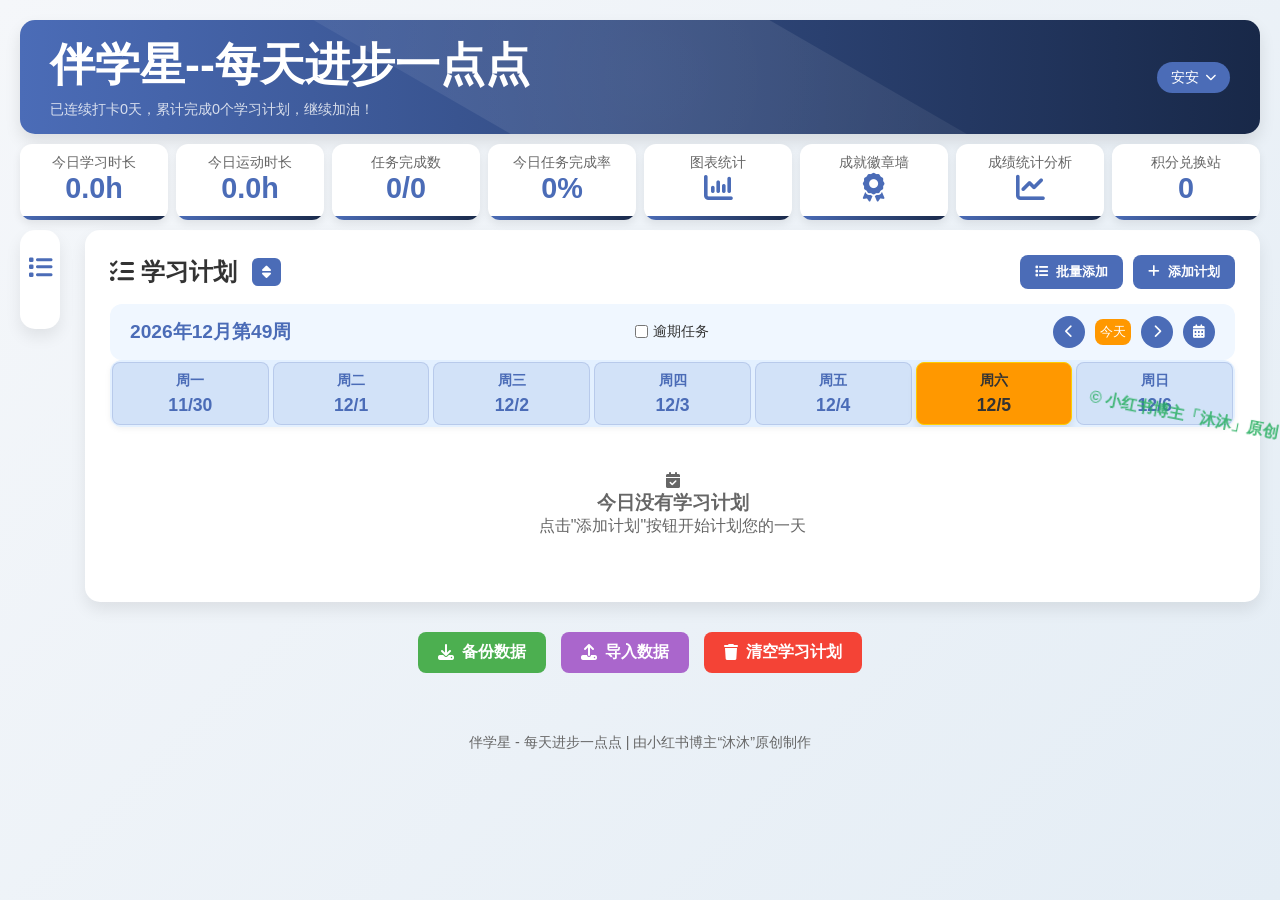
==== index.html @ 40c0ee72 "first" ====
﻿<!DOCTYPE html>
<html lang="zh-CN">
<head>
    <meta charset="UTF-8">
    <meta name="viewport" content="width=device-width, initial-scale=1.0">
    <title>伴学星 - 每天进步一点点</title>
<script src="chart.min.js"></script>
<script src="chartjs-plugin-datalabels.min.js"></script>
    <link rel="stylesheet" href="vendor/fontawesome/css/all.min.css">
	<link rel="stylesheet" href="style.css">
    <link rel="stylesheet" href="theme-switcher.css">
</head>
<body>
    <div class="loading-overlay" id="loadingOverlay">
        <div class="loading-spinner"></div>
        <p style="margin-top: 20px; font-weight: 600; color: #4b6cb7;">加载中，请稍候...</p>
    </div>

    <div class="container">
      <header>
  <div class="header-content">
    <div class="header-left">
      <div class="title-container">
        伴学星--每天进步一点点
      </div>
      <p id="subTitle" style="margin: 5px 0 0 0; font-size: 0.9rem; color: rgba(255, 255, 255, 0.8);">已连续打卡<span id="subDays">0</span>天，累计完成<span id="subTasks">0</span>个学习计划，继续加油！</p>
    </div>
    <div class="header-right">
      <div class="account-controls">
        <button class="account-trigger" id="accountTrigger">
          <span id="currentAccountName">安安</span>
          <i class="fas fa-chevron-down"></i>
        </button>
      </div>
    </div>
  </div>
</header>


<ul class="account-menu" id="accountMenu"></ul>
<div id="themeControlsHost" style="display:none;">
  <div class="theme-controls" id="themeControls">
    <label for="themeSelect"><i class="fas fa-palette"></i> 主题</label>
    <select id="themeSelect" aria-label="选择页面主题">
      <option value="classic">经典蓝</option>
      <option value="ocean">海洋青</option>
      <option value="forest">森林绿</option>
      <option value="sunset">日落橙</option>
    </select>
  </div>
</div>

        <div class="today-stats">
            <div class="stat-card" id="todayStudyTimeCard">
			<p>今日学习时长</p>
                <h3 id="todayStudyTime">0.0h</h3>
            </div>
            <div class="stat-card" id="sportsTimeCard">
			 <p>今日运动时长</p>
                <h3 id="sportsTime">0.0h</h3>
            </div>

            <div class="stat-card" id="completedTasksCard">
			 <p>任务完成数</p>
                <h3 id="completedTasks">0/0</h3>  
            </div>

            <div class="stat-card" id="completionRateCard">
			 <p>今日任务完成率</p>
                <h3 id="completionRate">0%</h3>
            </div>
            <div class="stat-card" id="statsCard">
			 <p>图表统计</p>
                <h3><i class="fas fa-chart-column" data-fallback="图"></i></h3>
            </div>
			<div class="stat-card" id="badgeWallCard">
    <p>成就徽章墙</p>
    <h3><i class="fas fa-award" data-fallback="勋"></i></h3>
</div>
<div class="stat-card" id="scoreStatsCard">
    <p>成绩统计分析</p>
    <h3><i class="fas fa-chart-line" data-fallback="绩"></i></h3>
</div>
<div class="stat-card" id="pointsCard">
        <p>积分兑换站</p>
        <h3 id="pointsDisplayValue">0</h3>
    </div>
        </div>

        <div id="home-page">
            <div class="main-content">
                <div class="sidebar collapsed" id="sidebar">
                    
<div class="sidebar-header">
    <h2 id="sidebarTitle"><i class="fas fa-list" data-fallback="类"></i> 计划模版管理</h2>
    <button class="add-category-btn" id="addCategoryBtn">+</button>
</div>

                    <ul class="category-list" id="categoryList">
                        
                    </ul>
                </div>

                <div class="tasks-container" id="tasksContainer">
                    <div class="tasks-header-container">
                        
                                    <div class="header-row">
            <div style="display: flex; align-items: center; gap: 15px;">
                <h2 style="margin: 0;"><i class="fas fa-tasks" data-fallback="任"></i> 学习计划</h2>
                
                <div class="sort-container" style="position: relative; display: inline-block;">
                    <button class="sort-btn" id="sortBtn" style="background: #6c757d; border: none; border-radius: 6px; padding: 6px 10px; color: white; cursor: pointer; font-size: 0.9rem;">
                        <i class="fas fa-sort" data-fallback="排"></i>
                    </button>
                  <div id="sortDropdown" class="sort-dropdown" style="display: none; position: absolute; top: 100%; left: 0; margin-top: 6px; background: #fff; border-radius: 10px; box-shadow: 0 4px 12px rgba(0,0,0,.15); padding: 8px; min-width: 180px; z-index: 1000; flex-direction: column; gap: 6px;">
    <div class="sort-option" data-sort="time"   style="display:flex;align-items:center;gap:10px;padding:10px 12px;font-size:15px;color:#333;border-radius:8px;cursor:pointer;transition:background .2s;"><i class="fas fa-clock"        style="color:#4b6cb7;width:18px;text-align:center;"></i>按计划时间</div>
    <div class="sort-option" data-sort="actual" style="display:flex;align-items:center;gap:10px;padding:10px 12px;font-size:15px;color:#333;border-radius:8px;cursor:pointer;transition:background .2s;"><i class="fas fa-hourglass-half" style="color:#4b6cb7;width:18px;text-align:center;"></i>按实际时间</div>
    <div class="sort-option" data-sort="category" style="display:flex;align-items:center;gap:10px;padding:10px 12px;font-size:15px;color:#333;border-radius:8px;cursor:pointer;transition:background .2s;"><i class="fas fa-layer-group"  style="color:#4b6cb7;width:18px;text-align:center;"></i>按分类名称</div>
    <div class="sort-option" data-sort="custom"  style="display:flex;align-items:center;gap:10px;padding:10px 12px;font-size:15px;color:#333;border-radius:8px;cursor:pointer;transition:background .2s;"><i class="fas fa-hand-pointer" style="color:#4b6cb7;width:18px;text-align:center;"></i>自定义排序</div>
</div>
                </div>
            </div>
            <div class="action-buttons-container">
                <button class="add-task-main-btn" id="addBatchTaskBtn" style="background: #5bc0de;">
                    <i class="fas fa-list" data-fallback="批"></i> 批量添加
                </button>
                <button class="add-task-main-btn" id="addTaskBtn">
                    <i class="fas fa-plus" data-fallback="+"></i> 添加计划
                </button>
            </div>
        </div>

                        
                        <div class="date-row">
                            <div class="date-info">
                                <div class="current-date-display" id="currentDateDisplay">2023年7月第1周</div>
                                <div class="week-controls">
                                    <div class="week-toggle">

                                    </div>
                                </div>
                            </div>
 
            <div class="overdue-toggle" style="display: flex; align-items: center; margin-right: 15px;">
                <input type="checkbox" id="showOverdueTasks">
                <label for="showOverdueTasks" style="margin-left: 5px; font-size: 0.9rem;">逾期任务</label>
            </div>
            <div class="date-controls">
                <button class="nav-btn" id="prevBtn">
                    <i class="fas fa-chevron-left" data-fallback="<"></i>
                </button>
                <button class="today-btn" id="todayBtn">
                     今天
                </button>
                <button class="nav-btn" id="nextBtn">
                    <i class="fas fa-chevron-right" data-fallback=">"></i>
                </button>
                <button class="calendar-toggle" id="calendarBtn">
                    <i class="fas fa-calendar-alt" data-fallback="月"></i>
                </button>
            </div>
        </div>
    </div>

    
    <div class="week-days-container" id="weekViewContainer">
        <div class="week-days" id="weekDays">
            
        </div>
    </div>

    <div class="task-list-main" id="taskListMain">
        
    </div>
</div>
</div>
</div>


<div class="stats-page" id="statsPage">
    <div class="stats-header">
        <h2><i class="fas fa-chart-bar" data-fallback="统"></i> 学习数据统计</h2>
        <button class="back-btn" id="backToHome">
            <i class="fas fa-arrow-left" data-fallback="返"></i> 返回计划
        </button>
    </div>

                
            <div style="text-align: center; margin-bottom: 20px;">
                <div style="display: inline-block; background: white; padding: 15px; border-radius: 10px; box-shadow: 0 2px 8px rgba(0,0,0,0.1);">
                    <label style="margin-right: 10px; font-weight: bold;">选择日期范围：</label>
                    <input type="date" id="statsStartDate" style="padding: 8px; border: 1px solid #ddd; border-radius: 5px; margin-right: 10px;">
                    <span style="margin-right: 10px;">至</span>
                    <input type="date" id="statsEndDate" style="padding: 8px; border: 1px solid #ddd; border-radius: 5px;">
                    <button id="statsFilterBtn" style="margin-left: 10px; padding: 8px 15px; background: #4b6cb7; color: white; border: none; border-radius: 5px; cursor: pointer;">筛选</button>
                </div>
            </div>

            
            <div class="stats-grid">
                <div class="stat-chart">
                    <h3>每日计划完成情况</h3>
                    <div class="chart-container">
                        <canvas id="dailyTasksChart"></canvas>
                    </div>
                </div>

                <div class="stat-chart">
                    <h3>每日学习时间 VS 运动时间 VS 娱乐时间</h3>
                    <div class="chart-container">
                        <canvas id="dailyTimeChart"></canvas>
                    </div>
                </div>

                <div class="stat-chart">
                    <h3>各分类总用时占比</h3>
                    <div class="chart-container">
                        <canvas id="categoryPieChart"></canvas>
                    </div>
                </div>

                <div class="stat-chart">
                    <h3>各分类每日用时对比</h3>
                    <div class="chart-container">
                        <canvas id="categoryDailyChart"></canvas>
                    </div>
                </div>
				
<div class="stat-chart">
  <h3 style="display:flex;justify-content:space-between;align-items:center;">
    计划用时 vs 实际用时
    <select id="planActualMode" style="font-size:0.9rem;padding:4px 8px;border-radius:4px;border:1px solid #ddd;">
      <option value="category">按科目</option>
      <option value="task">按任务</option>
    </select>
  </h3>
  <div class="chart-container">
    <canvas id="planActualChart"></canvas>
  </div>
</div>

<div class="stat-chart">
    <h3>任务完成类型分布</h3>
    <div class="chart-container">
        <canvas id="completionTypeChart"></canvas>
    </div>
</div>
            </div>
</div>

<div class="stats-page" id="badgePage" style="display: none;">
    <div class="stats-header">
        <h2>
  <i class="fas fa-trophy" data-fallback="勋"></i> 勋章墙
  <span id="badgeCount" style="
 margin-left: 12px;
 padding: 2px 10px;
 font-size: 0.7em;
 background: linear-gradient(135deg, #fff9c4 0%, #ffd700 100%);
 color: #b8860b;
 border-radius: 12px;
 box-shadow: 0 2px 4px rgba(0,0,0,0.08);
 font-weight: 600;
 letter-spacing: 0.5px;
">
</h2>
        <button class="back-btn" id="backToHomeFromBadge">
            <i class="fas fa-arrow-left" data-fallback="返"></i> 返回计划
        </button>
    </div>

    <div class="badge-controls">
    <button class="add-task-main-btn" id="addBadgeBtn" style="background: #4b6cb7;">
        <i class="fas fa-plus" data-fallback="添"></i> 添加勋章
    </button>
    <button class="add-task-main-btn" id="addBatchBadgeBtn" style="background: #28a745;">
        <i class="fas fa-list" data-fallback="批"></i> 批量添加勋章
    </button>
    <button class="btn btn-danger" id="clearAllBadgeBtn">
        <i class="fas fa-trash"></i> 清空勋章
    </button>
</div>

    <div class="badge-grid" id="badgeGrid">
        
    </div>
</div>

<div class="stats-page" id="scorePage" style="display: none;">
    <div class="stats-header">
        <h2><i class="fas fa-chart-line" data-fallback="绩"></i> 成绩统计追踪</h2>
        <button class="back-btn" id="backToHomeFromScore">
            <i class="fas fa-arrow-left" data-fallback="返"></i> 返回计划
        </button>
    </div>

    <div class="score-controls">
        <button class="add-task-main-btn" id="addScoreBtn" style="background: #4b6cb7;">
            <i class="fas fa-plus" data-fallback="添"></i> 添加成绩
        </button>
        <button class="add-task-main-btn" id="scoreAnalysisBtn" style="background: #28a745;">
            <i class="fas fa-chart-bar" data-fallback="析"></i> 成绩分析
        </button>
    </div>

<div class="score-filters" style="display: flex; gap: 10px; align-items: center; margin-bottom: 20px; padding: 10px; background-color: var(--card-bg, #f8f9fa); border-radius: 8px;">
    <div style="display: flex; align-items: center; gap: 5px;">
        <label for="filterYear">学年:</label>
        <select id="filterYear" style="padding: 5px; border-radius: 4px; border: 1px solid #ccc;">
            <option value="">全部</option>
            
        </select>
    </div>
    <div style="display: flex; align-items: center; gap: 5px;">
        <label for="filterGrade">年级:</label>
        <select id="filterGrade" style="padding: 5px; border-radius: 4px; border: 1px solid #ccc;">
            <option value="">全部</option>
            
        </select>
    </div>
    <div style="display: flex; align-items: center; gap: 5px;">
        <label for="filterSemester">学期:</label>
        <select id="filterSemester" style="padding: 5px; border-radius: 4px; border: 1px solid #ccc;">
            <option value="">全部</option>
            
        </select>
    </div>
    <div style="display: flex; align-items: center; gap: 5px;">
        <label for="filterSubject">科目:</label>
        <select id="filterSubject" style="padding: 5px; border-radius: 4px; border: 1px solid #ccc;">
            <option value="">全部</option>
            
        </select>
        
        <button id="resetScoreFilters" style="padding: 5px 10px; margin-left: 5px;">重置</button>
    </div>
</div>

    <div class="score-cards-container" id="scoreCardsContainer">
        
    </div>
</div>

<div class="stats-page" id="scoreAnalysisPage" style="display: none;">
    <div class="stats-header">
        <h2><i class="fas fa-chart-bar" data-fallback="析"></i> 成绩分析</h2>
        <button class="back-btn" id="backToScoreFromAnalysis">
            <i class="fas fa-arrow-left" data-fallback="返"></i> 返回成绩列表
        </button>
    </div>

    <div class="score-analysis-filters" style="display: flex; gap: 10px; align-items: center; margin-bottom: 20px; padding: 10px; background-color: var(--card-bg, #f8f9fa); border-radius: 8px;">
        <div style="display: flex; align-items: center; gap: 5px;">
            <label for="analysisStartDate">开始日期:</label>
            <input type="date" id="analysisStartDate" style="padding: 5px; border-radius: 4px; border: 1px solid #ccc;">
        </div>
        <div style="display: flex; align-items: center; gap: 5px;">
            <label for="analysisEndDate">结束日期:</label>
            <input type="date" id="analysisEndDate" style="padding: 5px; border-radius: 4px; border: 1px solid #ccc;">
        </div>
        <button id="applyAnalysisDateFilter" style="padding: 6px 12px; margin-left: 5px; background-color: var(--primary, #007bff); color: white; border: none; border-radius: 4px; cursor: pointer; font-size: 0.85rem;">筛选</button>
        <button id="resetAnalysisDateFilter" style="padding: 6px 12px; margin-left: 5px; background-color: var(--secondary, #6c757d); color: white; border: none; border-radius: 4px; cursor: pointer; font-size: 0.85rem;">重置</button>
    </div>
    <div class="stats-grid">
        <div class="stat-chart">
            <h3>各科目成绩趋势</h3>
            <div class="chart-container">
                <canvas id="scoreTrendChart"></canvas>
            </div>
        </div>
        <div class="stat-chart">
            <h3>各科目平均得分率 </h3> 
            <div class="chart-container">
                <canvas id="subjectComparisonChart"></canvas>
            </div>
        </div>
        <div class="stat-chart">
            <h3>目标与实际成绩差距图</h3>
            <div class="chart-container">
                <canvas id="targetActualChart"></canvas>
            </div>
        </div>
        <div class="stat-chart">
            <h3>排名变化趋势</h3>
            <div class="chart-container">
                <canvas id="rankingTrendChart"></canvas>
            </div>
        </div>
        <div class="stat-chart">
            <h3>成绩位置直方图</h3> 
            <div class="chart-container">
                <canvas id="examTypeChart"></canvas> 
            </div>
        </div>
        <div class="stat-chart">
            <h3>薄弱环节分析</h3> 
            <div class="chart-container">
                <canvas id="scorePerformanceChart"></canvas> 
            </div>
        </div>
		<div class="stat-chart">
    <h3><i class="fas fa-chart-pie" data-fallback="饼"></i> 考试表现分析</h3>
    <div class="chart-container">
        <canvas id="performancePieChart"></canvas>
    </div>
</div>
    </div>
</div>

<div class="stats-page" id="pointsExchangePage" style="display: none;">
    <div class="stats-header">
        <h2><i class="fas fa-gem"></i> 积分奖励兑换</h2>
        <button class="back-btn" id="backToHomeFromPointsExchange"><i class="fas fa-arrow-left"></i> 返回计划</button>
    </div>
    <div class="points-exchange-content">
        <div class="tabs">
		 <button class="tab-btn active" data-tab="rewards">奖励池</button>
            <button class="tab-btn" data-tab="records">积分记录</button>

        </div>
       <div class="tab-content" id="recordsTab">
    <div style="display: flex; justify-content: space-between; align-items: center; margin-bottom: 15px;">
        <h3>积分记录</h3>
        <button class="btn btn-danger" id="clearPointsRecordsBtn">
            <i class="fas fa-trash-alt"></i> 清空积分记录
        </button>
    </div>
    <table class="points-records-table">
        <thead>
            <tr>
                <th>任务所属日期</th>
                <th>操作时间</th>
                <th>任务名称</th>
                <th>打卡结果</th>
                <th>积分变动</th>
                <th>余额</th>
            </tr>
        </thead>
        <tbody id="pointsRecordsTableBody">
            
        </tbody>
    </table>
	
            <div id="pointsRecordsPagination" class="pagination-container" style="display: none; margin-top: 15px; justify-content: center; align-items: center; gap: 5px;">
                
            </div>
</div>
        <div class="tab-content active" id="rewardsTab">
            <div class="rewards-header">
                <button class="add-task-main-btn" id="addRewardBtn"><i class="fas fa-plus"></i> 添加奖励</button>
            </div>
            <div class="rewards-grid" id="rewardsGrid">
                
            </div>
        </div>
    </div>
</div>


<div class="modal" id="rewardModal">
    <div class="modal-content">
        <div class="modal-header">
            <h3 id="rewardModalTitle">添加新奖励</h3>
            <button class="close-modal" id="closeRewardModal">&times;</button>
        </div>
        <div class="modal-body">
            <input type="hidden" id="editingRewardId">
            <div class="form-group">
                <label for="rewardName" class="required">奖励名称</label>
                <input type="text" class="form-control" id="rewardName" placeholder="输入奖励名称" required maxlength="50">
            </div>
            <div class="form-group">
                <label for="rewardDescription">奖励内容</label>
                <textarea class="form-control" id="rewardDescription" rows="3" placeholder="描述奖励内容"></textarea>
            </div>
            <div class="form-group">
                <label for="rewardPointsRequired" class="required">所需积分</label>
                <input type="number" class="form-control" id="rewardPointsRequired" placeholder="所需积分" required min="1">
            </div>
			
<div class="form-group">
    <label for="rewardQuantity" class="required">可兑换数量</label>
    <input type="number" class="form-control" id="rewardQuantity" placeholder="可兑换次数 (0为无限)" required min="0" value="1">
</div>

       <div class="form-group">
    <label for="rewardIcon">奖品图标</label>
    <div class="icon-selection-container" id="rewardIconSelection">
        <div class="icon-option" data-icon="fa-gift">
            <i class="fas fa-gift"></i>
        </div>
        <div class="icon-option" data-icon="fa-star">
            <i class="fas fa-star"></i>
        </div>
        <div class="icon-option" data-icon="fa-trophy">
            <i class="fas fa-trophy"></i>
        </div>
        <div class="icon-option" data-icon="fa-heart">
            <i class="fas fa-heart"></i>
        </div>
        <div class="icon-option" data-icon="fa-smile">
            <i class="fas fa-smile"></i>
        </div>
        <div class="icon-option" data-icon="fa-candy-cane">
            <i class="fas fa-candy-cane"></i>
        </div>
        <div class="icon-option" data-icon="fa-gamepad">
            <i class="fas fa-gamepad"></i>
        </div>
        <div class="icon-option" data-icon="fa-film">
            <i class="fas fa-film"></i>
        </div>
        <div class="icon-option" data-icon="fa-music">
            <i class="fas fa-music"></i>
        </div>
        <div class="icon-option" data-icon="fa-book">
            <i class="fas fa-book"></i>
        </div>
        <div class="icon-option" data-icon="fa-pizza-slice">
            <i class="fas fa-pizza-slice"></i>
        </div>
        <div class="icon-option" data-icon="fa-ice-cream">
            <i class="fas fa-ice-cream"></i>
        </div>
        <div class="icon-option" data-icon="fa-dog">
            <i class="fas fa-dog"></i>
        </div>
        <div class="icon-option" data-icon="fa-bed">
            <i class="fas fa-bed"></i>
        </div>
        <div class="icon-option" data-icon="fa-utensils">
            <i class="fas fa-utensils"></i>
        </div>
        
        <div class="icon-option" data-icon="fa-cookie">
            <i class="fas fa-cookie"></i>
        </div>
        <div class="icon-option" data-icon="fa-headphones">
            <i class="fas fa-headphones"></i>
        </div>
        <div class="icon-option" data-icon="fa-laptop">
            <i class="fas fa-laptop"></i>
        </div>
        <div class="icon-option" data-icon="fa-shopping-bag">
            <i class="fas fa-shopping-bag"></i>
        </div>
        <div class="icon-option" data-icon="fa-camera">
            <i class="fas fa-camera"></i>
        </div>
        <div class="icon-option" data-icon="fa-bicycle">
            <i class="fas fa-bicycle"></i>
        </div>
        <div class="icon-option" data-icon="fa-plane">
            <i class="fas fa-plane"></i>
        </div>
        <div class="icon-option" data-icon="fa-car">
            <i class="fas fa-car"></i>
        </div>
        <div class="icon-option" data-icon="fa-rocket">
            <i class="fas fa-rocket"></i>
        </div>
        <div class="icon-option" data-icon="fa-diamond">
            <i class="fas fa-diamond"></i>
        </div>
        <div class="icon-option" data-icon="fa-coins">
            <i class="fas fa-coins"></i>
        </div>
        <div class="icon-option" data-icon="fa-gem">
            <i class="fas fa-gem"></i>
        </div>
        <div class="icon-option" data-icon="fa-paint-brush">
            <i class="fas fa-paint-brush"></i>
        </div>
        <div class="icon-option" data-icon="fa-guitar">
            <i class="fas fa-guitar"></i>
        </div>
        <div class="icon-option" data-icon="fa-tv">
            <i class="fas fa-tv"></i>
        </div>
        <div class="icon-option" data-icon="fa-book-open">
            <i class="fas fa-book-open"></i>
        </div>
        <div class="icon-option" data-icon="fa-map-marker-alt">
            <i class="fas fa-map-marker-alt"></i>
        </div>
    </div>
    
    <input type="hidden" id="rewardIcon" value="fa-gift"> 
</div>

<div class="form-group">
    <label for="rewardIconColor">图标颜色</label>
    <div id="rewardColorPicker" style="display: flex; flex-wrap: wrap; gap: 8px; margin-top: 8px;">
        <div class="color-option" style="width: 30px; height: 30px; border-radius: 4px; cursor: pointer; border: 2px solid transparent; background: #4b6cb7;" data-color="#4b6cb7" title="蓝色"></div>
        <div class="color-option" style="width: 30px; height: 30px; border-radius: 4px; cursor: pointer; border: 2px solid transparent; background: #5cb85c;" data-color="#5cb85c" title="绿色"></div>
        <div class="color-option" style="width: 30px; height: 30px; border-radius: 4px; cursor: pointer; border: 2px solid transparent; background: #f0ad4e;" data-color="#f0ad4e" title="橙色"></div>
        <div class="color-option" style="width: 30px; height: 30px; border-radius: 4px; cursor: pointer; border: 2px solid transparent; background: #d9534f;" data-color="#d9534f" title="红色"></div>
        <div class="color-option" style="width: 30px; height: 30px; border-radius: 4px; cursor: pointer; border: 2px solid transparent; background: #5bc0de;" data-color="#5bc0de" title="青色"></div>
        <div class="color-option" style="width: 30px; height: 30px; border-radius: 4px; cursor: pointer; border: 2px solid transparent; background: #aa66cc;" data-color="#aa66cc" title="紫色"></div>
        <div class="color-option" style="width: 30px; height: 30px; border-radius: 4px; cursor: pointer; border: 2px solid transparent; background: #95a5a6;" data-color="#95a5a6" title="灰色"></div>
        <div class="color-option" style="width: 30px; height: 30px; border-radius: 4px; cursor: pointer; border: 2px solid transparent; background: #e67e22;" data-color="#e67e22" title="深橙色"></div>
        <div class="color-option" style="width: 30px; height: 30px; border-radius: 4px; cursor: pointer; border: 2px solid transparent; background: #3498db;" data-color="#3498db" title="亮蓝色"></div>
        <div class="color-option" style="width: 30px; height: 30px; border-radius: 4px; cursor: pointer; border: 2px solid transparent; background: #2ecc71;" data-color="#2ecc71" title="亮绿色"></div>
        <div class="color-option" style="width: 30px; height: 30px; border-radius: 4px; cursor: pointer; border: 2px solid transparent; background: #e74c3c;" data-color="#e74c3c" title="亮红色"></div>
        <div class="color-option" style="width: 30px; height: 30px; border-radius: 4px; cursor: pointer; border: 2px solid transparent; background: #f1c40f;" data-color="#f1c40f" title="黄色"></div>
        <div class="color-option" style="width: 30px; height: 30px; border-radius: 4px; cursor: pointer; border: 2px solid transparent; background: #00bcd4;" data-color="#00bcd4" title="蓝绿色"></div>
        <div class="color-option" style="width: 30px; height: 30px; border-radius: 4px; cursor: pointer; border: 2px solid transparent; background: #ffeb3b;" data-color="#ffeb3b" title="亮黄色"></div>
        <div class="color-option" style="width: 30px; height: 30px; border-radius: 4px; cursor: pointer; border: 2px solid transparent; background: #ff9800;" data-color="#ff9800" title="暖橙色"></div>
        <div class="color-option" style="width: 30px; height: 30px; border-radius: 4px; cursor: pointer; border: 2px solid transparent; background: #cddc39;" data-color="#cddc39" title="黄绿色"></div>
    </div>
    <input type="hidden" id="rewardIconColor" value="#4b6cb7">
</div>
        </div>
        <div class="form-actions">
            <button class="btn btn-secondary" id="cancelRewardBtn">取消</button>
            <button class="btn btn-danger" id="deleteRewardBtn" style="display: none;">删除奖励</button>
            <button class="btn btn-primary" id="saveRewardBtn">保存奖励</button>
        </div>
    </div>
</div>

<div class="data-buttons">
    <button class="data-btn export-btn" id="exportBtn">
        <i class="fas fa-download" data-fallback="下"></i> 备份数据
    </button>
    <button class="data-btn import-btn" id="importBtn">
        <i class="fas fa-upload" data-fallback="上"></i> 导入数据
    </button>
    <button class="data-btn clear-btn" id="clearDataBtn">
        <i class="fas fa-trash" data-fallback="清"></i> 清空学习计划
    </button>
</div>

<footer>
    <p>伴学星 - 每天进步一点点 | 由小红书博主“沐沐”原创制作 </p>
</footer>
</div>


<div class="modal" id="monthViewModal">
    <div class="modal-content">
        <div class="modal-header">
            <h3>月视图</h3>
            <button class="close-modal" id="closeMonthModal">&times;</button>
        </div>
        <div class="modal-body">
            <div class="calendar-header">
                <div class="calendar-title" id="calendarTitle">2023年7月</div>
                <div class="calendar-nav">
                    <button class="nav-btn" id="prevMonthBtn">
                        <i class="fas fa-chevron-left" data-fallback="<"></i>
                    </button>
                    <button class="nav-btn" id="nextMonthBtn">
                        <i class="fas fa-chevron-right" data-fallback=">"></i>
                    </button>
                </div>
            </div>
            <div class="calendar-grid" id="calendarGrid">
                
            </div>
        </div>
    </div>
</div>


<div class="modal" id="taskModal">
    <div class="modal-content">
        <div class="modal-header">
            <h3 id="modalTitle">添加新计划</h3>
            <button class="close-modal" id="closeModal">&times;</button>
        </div>
        <div class="modal-body">
            <input type="hidden" id="editingTaskId">
		<div class="form-group">
    <div style="display: flex; gap: 10px;">
               <div style="flex: 1;">
            <label for="taskCategory" class="required">任务分类</label>
            <div style="display:flex;gap:6px;align-items:center;">
                <select class="form-control" id="taskCategory" required style="flex:1;">
                    
                </select>
                <button type="button" id="addCategoryFromTaskBtn" class="btn btn-primary"
                        style="height:36px;width:36px;padding:0;font-size:1.2rem;"
                        title="新增分类">
                    +
                </button>
            </div>
        </div>
        <div style="flex: 2; position: relative;">
    <label for="taskTemplateInput" class="required">任务名称</label>
    <input type="text" class="form-control" id="taskTemplateInput" placeholder="输入或选择任务名称" required autocomplete="off">
    <div id="customDropdown" class="custom-dropdown" style="display: none;">
        
    </div>
    <input type="hidden" id="taskTemplateId">

</div>
    </div>
</div>

            <div class="form-group">
                <label for="taskDescription" >任务说明</label>
                <textarea class="form-control" id="taskDescription" rows="3" placeholder="输入任务说明（选填）" ></textarea>
            </div>
<div style="margin-top: 5px; display: none;" id="saveTemplateContainer">
        <input type="checkbox" id="saveAsTemplate"> <label for="saveAsTemplate" style="font-size: 0.9rem;">同时将以上任务内容存为模板</label>
    </div>
                       <div class="form-group">
                <label>计划时间（选填）</label>
                <div class="time-inputs">
                    <input type="time" class="form-control" id="startTime">
					 <span style="margin: 15px 5px 0px;">至</span>
                    <input type="time" class="form-control" id="endTime">
                </div>
            </div>
<div class="form-group">
    <label for="plannedDuration">计划用时（分钟，选填）</label>
    <div style="display: flex; gap: 10px; align-items: center;">
        <div style="flex: 1;">
            <input type="number" class="form-control" id="plannedDuration" placeholder="如：30" min="1" max="480"
       oninput="toggleAutoCompleteSwitch()">
        </div>
        <div style="display: flex; align-items: center; gap: 8px; white-space: nowrap;">
           <label for="autoCompleteSwitch" style="margin-left: 8px; font-size: 0.9rem;">到时自动完成</label>
<label class="switch">
    <input type="checkbox" id="autoCompleteSwitch" disabled>
    <span class="slider round"></span>
</label>
        </div>
    </div>
</div>
        <div class="form-group">
    <label for="repeatSelect" class="required">重复频率（保存后不允许修改）</label>
    <select class="form-control" id="repeatSelect">
        <option value="none">仅当天</option>
        <option value="daily">每天</option>
        <option value="weekly">每周的这天</option>
		<option value="weeklyMulti">每周（自选日期）</option>
        <option value="weekdays">周一至周五</option>
		 <option value="ebinhous">艾宾浩斯周期</option>
        <option value="custom">自定义</option>
    </select>
</div>


<div class="form-group" id="repeatOptionsContainer" style="display: none; margin-top: 10px; background: #f5f5f5; padding: 10px; border-radius: 5px;">
    
    <div id="weeklyOptions" style="display: none;">
        <label>每<input type="number" id="weeksInterval" min="1" max="10" value="1" style="width: 50px; padding: 5px;"> 周重复一次</label>
    </div>

    <div id="weeklyMultiOptions" style="display: none;">
        <label style="margin-right: 8px;">每周：</label>
        <div class="week-day-group" style="display: inline-flex; gap: 6px;">
            <button type="button" class="week-day-btn" data-day="1">一</button>
            <button type="button" class="week-day-btn" data-day="2">二</button>
            <button type="button" class="week-day-btn" data-day="3">三</button>
            <button type="button" class="week-day-btn" data-day="4">四</button>
            <button type="button" class="week-day-btn" data-day="5">五</button>
            <button type="button" class="week-day-btn" data-day="6">六</button>
            <button type="button" class="week-day-btn" data-day="0">日</button>
        </div>
    </div>
    
    <div id="customOptions" style="display: none;">
        <label>每 <input type="number" id="daysInterval" min="1" max="30" value="1" style="width: 50px; padding: 5px;"> 天重复一次</label>
    </div>
</div>
  <div class="form-group" id="dateRangeGroup">
    <label class="required">起始日期（保存后不允许修改）</label>
    <div class="time-inputs">
        <input type="date" class="form-control" id="startDate" required>
        <span style="margin: 15px 5px 0px;">至</span>
        <input type="date" class="form-control" id="endDate" required>
    </div>
</div>

<div class="form-group" style="display: flex; gap: 20px; align-items: center; flex-wrap: wrap;">
    
    <div style="display: flex; align-items: center; gap: 10px;">
        <label for="pointsSwitch" style="margin: 0;">积分奖惩</label>
        <label class="switch">
            <input type="checkbox" id="pointsSwitch">
            <span class="slider round"></span>
        </label>
    </div>

    
    <div style="display: flex; align-items: center; gap: 10px;">
        <label for="summaryAfterFinishSwitch" style="margin: 0;">结束后弹出学习总结</label>
        <label class="switch">
            <input type="checkbox" id="summaryAfterFinishSwitch">
            <span class="slider round"></span>
        </label>
    </div>
</div>


<div class="form-group" id="pointsSettingsGroup" style="display: none;">
    <h4 style="color: var(--primary); margin-bottom: 15px; border-bottom: 2px solid var(--primary); padding-bottom: 5px;"><i class="fas fa-gem"></i> 积分设置（正数加分，负数扣分）</h4>
    <div class="form-row" style="display: flex; align-items: end; gap: 15px;">
        <div class="form-group" style="flex: 1; margin-bottom: 0;">
            <label for="pointsReward">完成奖励 (正分)</label>
            <div class="input-with-buttons" style="display: flex; align-items: center;">
                <button class="btn btn-outline-secondary" id="decreaseReward" style="padding: 5px 10px; margin-right: 5px;">-</button>
                <input type="text" class="form-control" id="pointsReward" value="0" style="margin: 0 5px; text-align: center;" oninput="this.value = Math.max(0, parseInt(this.value) || 0);"> 
                <button class="btn btn-outline-secondary" id="increaseReward" style="padding: 5px 10px; margin-left: 5px;">+</button>
            </div>
        </div>
        <div class="form-group" style="flex: 1; margin-bottom: 0;">
            <label for="pointsPenalty">未完成扣减 (负分)</label>
            <div class="input-with-buttons" style="display: flex; align-items: center;">
                <button class="btn btn-outline-secondary" id="decreasePenalty" style="padding: 5px 10px; margin-right: 5px;">-</button>
                <input type="text" class="form-control" id="pointsPenalty" value="0" style="margin: 0 5px; text-align: center;" oninput="this.value = Math.min(0, parseInt(this.value) || 0);"> 
                <button class="btn btn-outline-secondary" id="increasePenalty" style="padding: 5px 10px; margin-left: 5px;">+</button>
            </div>
        </div>
    </div>
    <div style="display: flex; gap: 15px; margin-top: 15px;">
        <div class="form-group" style="flex: 1; margin: 0;">
            <label for="pointsLatePenalty">逾期完成 (可正负分)</label>
            <div class="input-with-buttons" style="display: flex; align-items: center;">
                <button class="btn btn-outline-secondary" id="decreaseLatePenalty" style="padding: 5px 10px; margin-right: 5px;">-</button>
                <input type="text" class="form-control" id="pointsLatePenalty" value="0" style="margin: 0 5px; text-align: center;"> 
                <button class="btn btn-outline-secondary" id="increaseLatePenalty" style="padding: 5px 10px; margin-left: 5px;">+</button>
            </div>
        </div>
        <div class="form-group" style="flex: 1; margin: 0;">
            <label for="pointsTimeoutPenalty">超时扣分 (负分)</label>
            <div class="input-with-buttons" style="display: flex; align-items: center;">
                <button class="btn btn-outline-secondary" id="decreaseTimeoutPenalty" style="padding: 5px 10px; margin-right: 5px;">-</button>
                <input type="text" class="form-control" id="pointsTimeoutPenalty" value="0" style="margin: 0 5px; text-align: center;" oninput="this.value = Math.min(0, parseInt(this.value) || 0);">
                <button class="btn btn-outline-secondary" id="increaseTimeoutPenalty" style="padding: 5px 10px; margin-left: 5px;">+</button>
            </div>
        </div>
    </div>
</div>

            <div class="form-actions">
                <button class="btn btn-secondary" id="cancelBtn">取消</button>
                <button class="btn btn-primary" id="saveTaskBtn">保存计划</button>
            </div>
        </div>
    </div>
</div>


<div class="modal" id="batchTaskModal">
    <div class="modal-content">
        <div class="modal-header">
            <h3>批量添加任务</h3>
            <button class="close-modal" id="closeBatchModal">&times;</button>
        </div>
        <div class="modal-body">
            <div class="form-group">
                <label>批量输入任务（请按默认格式录入）</label>
              <textarea class="form-control" id="batchTaskInputNew" rows="10" placeholder="请确保所有科目名称已经录入模版，否则无法识别&#10;语文作业（科目单独占一行）&#10;1、完成《大青树下的小学》阅读单（一项作业占一行）&#10;2、预习《花的学校》&#10;数学作业（其他科目再另起一行）&#10;1、完成练习册第10页&#10;2、预习下一节"></textarea>
                <div style="font-size: 0.8rem; color: #666; margin-top: 5px;">

                </div>
            </div>

                       
            <div class="form-group">
                <label>计划时间（选填）</label>
                <div class="time-inputs">
                    <input type="time" class="form-control" id="batchStartTime">
                    <span style="margin:15px 5px 0px;">至</span>
                    <input type="time" class="form-control" id="batchEndTime">
                </div>
            </div>

            
            <div class="form-group">
                <label for="batchPlannedDuration">计划用时（分钟，选填）</label>
                <input type="number" class="form-control" id="batchPlannedDuration"
                       placeholder="如：30" min="1" max="480">
            </div>

            <div class="form-group">
                <label for="batchRepeatSelect" class="required">重复频率（保存后不允许修改）</label>
                <select class="form-control" id="batchRepeatSelect">
                    <option value="none">仅当天</option>
                    <option value="daily">每天</option>
                    <option value="weekly">每周的这天</option>
					<option value="weeklyMulti">每周（自选日期）</option>
                    <option value="weekdays">周一至周五</option>
					<option value="ebinhous">艾宾浩斯周期</option>
                    <option value="custom">自定义</option>
                </select>
            </div>

            <div class="form-group" id="batchRepeatOptionsContainer" style="display: none; margin-top: 10px; background: #f5f5f5; padding: 10px; border-radius: 5px;">
                
                <div id="batchWeeklyOptions" style="display: none;">
                    <label>每<input type="number" id="batchWeeksInterval" min="1" max="10" value="1" style="width: 50px; padding: 5px;"> 周重复一次</label>
                </div>

<div id="batchWeeklyMultiOptions" style="display: none; margin-top: 10px;">
    <label style="margin-right: 8px;">每周：</label>
    <div class="week-day-group" style="display: inline-flex; gap: 6px;">
        <button type="button" class="week-day-btn" data-day="1">一</button>
        <button type="button" class="week-day-btn" data-day="2">二</button>
        <button type="button" class="week-day-btn" data-day="3">三</button>
        <button type="button" class="week-day-btn" data-day="4">四</button>
        <button type="button" class="week-day-btn" data-day="5">五</button>
        <button type="button" class="week-day-btn" data-day="6">六</button>
        <button type="button" class="week-day-btn" data-day="0">日</button>
    </div>
</div>
                
                <div id="batchCustomOptions" style="display: none;">
                    <label>每 <input type="number" id="batchDaysInterval" min="1" max="30" value="1" style="width: 50px; padding: 5px;"> 天重复一次</label>
                </div>
            </div>

            <div class="form-group" id="batchDateRangeGroup">
                <label class="required">起始日期（保存后不允许修改）</label>
                <div class="time-inputs">
                    <input type="date" class="form-control" id="batchStartDate" required>
                    <span style="margin: 15px 5px 0px;">至</span>
                    <input type="date" class="form-control" id="batchEndDate" required>
                </div>
            </div>

            <div class="form-actions">
                <button class="btn btn-secondary" id="cancelBatchBtn">取消</button>
                <button class="btn btn-primary" id="saveBatchBtn">保存计划</button>
            </div>
        </div>
    </div>
</div>


<div class="modal" id="categoryModal">
    <div class="modal-content">
        <div class="modal-header">
            <h3 id="categoryModalTitle">添加模版分类</h3>
            <button class="close-modal" id="closeCategoryModal">&times;</button>
        </div>
        <div class="modal-body">
            <input type="hidden" id="editingCategoryId">
            <div class="form-group">
                <label for="categoryName" class="required">模板分类名称</label>
                <input type="text" class="form-control" id="categoryName" placeholder="输入分类名称" required maxlength="10">
                <div class="error-message" id="categoryNameError" style="color: red; font-size: 0.8rem; display: none;"></div>
            </div>

       <div class="form-group">
    <label class="required">选择图标</label>
    <div class="icon-selection-container">
        <div class="icon-option selected" data-icon="fa-book">
            <i class="fas fa-book"></i>
        </div>
        <div class="icon-option" data-icon="fa-calculator">
            <i class="fas fa-calculator"></i>
        </div>
        <div class="icon-option" data-icon="fa-language">
            <i class="fas fa-language"></i>
        </div>
        <div class="icon-option" data-icon="fa-running">
            <i class="fas fa-running"></i>
        </div>
        <div class="icon-option" data-icon="fa-laptop-code">
            <i class="fas fa-laptop-code"></i>
        </div>
        <div class="icon-option" data-icon="fa-globe-asia">
            <i class="fas fa-globe-asia"></i>
        </div>
        <div class="icon-option" data-icon="fa-music">
            <i class="fas fa-music"></i>
        </div>
        <div class="icon-option" data-icon="fa-paint-brush">
            <i class="fas fa-paint-brush"></i>
        </div>
        
        <div class="icon-option" data-icon="fa-pencil-alt">
            <i class="fas fa-pencil-alt"></i>
        </div>
        <div class="icon-option" data-icon="fa-square-root-alt">
            <i class="fas fa-square-root-alt"></i>
        </div>
        <div class="icon-option" data-icon="fa-flask">
            <i class="fas fa-flask"></i>
        </div>
        <div class="icon-option" data-icon="fa-history">
            <i class="fas fa-history"></i>
        </div>
        <div class="icon-option" data-icon="fa-palette">
            <i class="fas fa-palette"></i>
        </div>
        <div class="icon-option" data-icon="fa-basketball-ball">
            <i class="fas fa-basketball-ball"></i>
        </div>
        <div class="icon-option" data-icon="fa-utensils">
            <i class="fas fa-utensils"></i>
        </div>
        <div class="icon-option" data-icon="fa-heart">
            <i class="fas fa-heart"></i>
        </div>
        
        <div class="icon-option" data-icon="fa-atom">
            <i class="fas fa-atom"></i>
        </div>
        <div class="icon-option" data-icon="fa-dna">
            <i class="fas fa-dna"></i>
        </div>
        <div class="icon-option" data-icon="fa-map-marked-alt">
            <i class="fas fa-map-marked-alt"></i>
        </div>
        <div class="icon-option" data-icon="fa-balance-scale">
            <i class="fas fa-balance-scale"></i>
        </div>
        <div class="icon-option" data-icon="fa-microscope">
            <i class="fas fa-microscope"></i>
        </div>
    </div>
    
    <input type="hidden" id="categoryIcon" value="fa-book" required>
</div>

<div class="form-group">
    <label for="categoryColor" class="required">选择颜色</label>
    <div id="colorPicker" style="display: flex; flex-wrap: wrap; gap: 8px; margin-top: 8px;">
        <div class="color-option" style="width: 30px; height: 30px; border-radius: 4px; cursor: pointer; border: 2px solid transparent; background: rgba(75, 108, 183, 0.8);" data-color="rgba(75, 108, 183, 0.8)" title="蓝色"></div>
        <div class="color-option" style="width: 30px; height: 30px; border-radius: 4px; cursor: pointer; border: 2px solid transparent; background: rgba(92, 184, 92, 0.8);" data-color="rgba(92, 184, 92, 0.8)" title="绿色"></div>
        <div class="color-option" style="width: 30px; height: 30px; border-radius: 4px; cursor: pointer; border: 2px solid transparent; background: rgba(255, 152, 0, 0.8);" data-color="rgba(255, 152, 0, 0.8)" title="橙色"></div>
        <div class="color-option" style="width: 30px; height: 30px; border-radius: 4px; cursor: pointer; border: 2px solid transparent; background: rgba(244, 67, 54, 0.8);" data-color="rgba(244, 67, 54, 0.8)" title="红色"></div>
        <div class="color-option" style="width: 30px; height: 30px; border-radius: 4px; cursor: pointer; border: 2px solid transparent; background: rgba(91, 192, 222, 0.8);" data-color="rgba(91, 192, 222, 0.8)" title="浅蓝"></div>
        <div class="color-option" style="width: 30px; height: 30px; border-radius: 4px; cursor: pointer; border: 2px solid transparent; background: rgba(170, 102, 204, 0.8);" data-color="rgba(170, 102, 204, 0.8)" title="紫色"></div>
        <div class="color-option" style="width: 30px; height: 30px; border-radius: 4px; cursor: pointer; border: 2px solid transparent; background: rgba(0, 150, 136, 0.8);" data-color="rgba(0, 150, 136, 0.8)" title="青绿"></div>
        <div class="color-option" style="width: 30px; height: 30px; border-radius: 4px; cursor: pointer; border: 2px solid transparent; background: rgba(233, 30, 99, 0.8);" data-color="rgba(233, 30, 99, 0.8)" title="粉红"></div>
        <div class="color-option" style="width: 30px; height: 30px; border-radius: 4px; cursor: pointer; border: 2px solid transparent; background: rgba(63, 81, 181, 0.8);" data-color="rgba(63, 81, 181, 0.8)" title="靛蓝"></div>
        <div class="color-option" style="width: 30px; height: 30px; border-radius: 4px; cursor: pointer; border: 2px solid transparent; background: rgba(156, 39, 176, 0.8);" data-color="rgba(156, 39, 176, 0.8)" title="深紫"></div>
    </div>
    <input type="hidden" id="categoryColor" value="rgba(75, 108, 183, 0.8)">
</div>

            <div class="form-actions">
                <button class="btn btn-secondary" id="cancelCategoryBtn">取消</button>
                <button class="btn btn-primary" id="saveCategoryBtn">保存分类</button>
            </div>
        </div>
    </div>
</div>


<div class="modal" id="templateModal">
    <div class="modal-content">
        <div class="modal-header">
            <h3 id="templateModalTitle">添加新任务模板</h3>
            <button class="close-modal" id="closeTemplateModal">&times;</button>
        </div>
        <div class="modal-body">
            <input type="hidden" id="editingTemplateId">
            <div class="form-group">
                <label for="templateCategory" class="required">任务分类</label>
                <select class="form-control" id="templateCategory" required>
                    
                </select>
            </div>

            <div class="form-group">
                <label for="templateName" class="required">任务名称</label>
                <input type="text" class="form-control" id="templateName" placeholder="输入任务名称" required maxlength="10">
                <div class="error-message" id="templateNameError" style="color: red; font-size: 0.8rem; display: none;"></div>
            </div>

            <div class="form-group">
                <label for="templateDescription" class="required">任务说明</label>
                <textarea class="form-control" id="templateDescription" rows="3" placeholder="输入任务说明" required></textarea>
            </div>

            
            <div class="form-group" style="display: flex; gap: 20px; align-items: center; flex-wrap: wrap; margin-top: 15px;">
                
                <div style="display: flex; align-items: center; gap: 10px;">
                    <label for="templatePointsSwitch" style="margin: 0;">积分奖惩</label>
                    <label class="switch">
                        <input type="checkbox" id="templatePointsSwitch">
                        <span class="slider round"></span>
                    </label>
                </div>

                
                <div style="display: flex; align-items: center; gap: 10px;">
                    <label for="templateSummarySwitch" style="margin: 0;">结束后弹出学习总结</label>
                    <label class="switch">
                        <input type="checkbox" id="templateSummarySwitch">
                        <span class="slider round"></span>
                    </label>
                </div>
            </div>

            
            <div class="form-group" id="templatePointsSettingsGroup" style="display: none; margin-top: 15px;">
                <h4 style="color: var(--primary); margin-bottom: 15px; border-bottom: 2px solid var(--primary); padding-bottom: 5px;"><i class="fas fa-gem"></i> 积分设置（正数加分，负数扣分）</h4>
                <div class="form-row" style="display: flex; align-items: end; gap: 15px;">
                    <div class="form-group" style="flex: 1; margin-bottom: 0;">
                        <label for="templatePointsReward">完成奖励 (正分)</label>
                        <div class="input-with-buttons" style="display: flex; align-items: center;">
                            <button class="btn btn-outline-secondary" id="templateDecreaseReward" style="padding: 5px 10px; margin-right: 5px;">-</button>
                            <input type="text" class="form-control" id="templatePointsReward" value="0" style="margin: 0 5px; text-align: center;" oninput="this.value = Math.max(0, parseInt(this.value) || 0);">
                            <button class="btn btn-outline-secondary" id="templateIncreaseReward" style="padding: 5px 10px; margin-left: 5px;">+</button>
                        </div>
                    </div>
                    <div class="form-group" style="flex: 1; margin-bottom: 0;">
                        <label for="templatePointsPenalty">未完成扣减 (负分)</label>
                        <div class="input-with-buttons" style="display: flex; align-items: center;">
                            <button class="btn btn-outline-secondary" id="templateDecreasePenalty" style="padding: 5px 10px; margin-right: 5px;">-</button>
                            <input type="text" class="form-control" id="templatePointsPenalty" value="0" style="margin: 0 5px; text-align: center;" oninput="this.value = Math.min(0, parseInt(this.value) || 0);">
                            <button class="btn btn-outline-secondary" id="templateIncreasePenalty" style="padding: 5px 10px; margin-left: 5px;">+</button>
                        </div>
                    </div>
                </div>
                <div style="display: flex; gap: 15px; margin-top: 15px;">
                    <div class="form-group" style="flex: 1; margin: 0;">
                        <label for="templatePointsLatePenalty">逾期完成 (可正负分)</label>
                        <div class="input-with-buttons" style="display: flex; align-items: center;">
                            <button class="btn btn-outline-secondary" id="templateDecreaseLatePenalty" style="padding: 5px 10px; margin-right: 5px;">-</button>
                            <input type="text" class="form-control" id="templatePointsLatePenalty" value="0" style="margin: 0 5px; text-align: center;">
                            <button class="btn btn-outline-secondary" id="templateIncreaseLatePenalty" style="padding: 5px 10px; margin-left: 5px;">+</button>
                        </div>
                    </div>
                    <div class="form-group" style="flex: 1; margin: 0;">
                        <label for="templatePointsTimeoutPenalty">超时扣分 (负分)</label>
                        <div class="input-with-buttons" style="display: flex; align-items: center;">
                            <button class="btn btn-outline-secondary" id="templateDecreaseTimeoutPenalty" style="padding: 5px 10px; margin-right: 5px;">-</button>
                            <input type="text" class="form-control" id="templatePointsTimeoutPenalty" value="0" style="margin: 0 5px; text-align: center;" oninput="this.value = Math.min(0, parseInt(this.value) || 0);">
                            <button class="btn btn-outline-secondary" id="templateIncreaseTimeoutPenalty" style="padding: 5px 10px; margin-left: 5px;">+</button>
                        </div>
                    </div>
                </div>
            </div>

            <div class="form-actions">
                <button class="btn btn-secondary" id="cancelTemplateBtn">取消</button>
                <button class="btn btn-primary" id="saveTemplateBtn">保存任务</button>
            </div>
        </div>
    </div>
</div>


<div class="confirmation-modal" id="stopTaskModal">
    <div class="confirmation-content">
        <div class="confirmation-body">
            <h3><i class="fas fa-stop-circle" style="color: #FF9800; font-size: 48px; margin-bottom: 20px;"></i></h3>
            <h3>结束任务计时后无法继续计时</h3>
            <p style="margin: 15px 0;">请选择任务完成状态：</p>
        </div>
        <div class="confirmation-actions">
    <button class="btn btn-secondary" id="stopCancelBtn">取消</button>
    <button class="btn btn-warning" id="stopNotCompleteBtn" style="background: #FF9800; color: white;">未完成</button>
    <button class="btn btn-info" id="quickCompleteBtn" style="background: #17a2b8; color: white;">手动完成</button>
	<button class="btn btn-primary" id="stopConfirmBtn">已完成</button>

</div>
    </div>
</div>


<div class="modal" id="studySummaryModal" style="z-index: 3000;">
    <div class="modal-content">
        <div class="modal-header">
            <h3>添加学习总结</h3>
            <button class="close-modal" id="closeStudySummaryModal">&times;</button>
        </div>
        <div class="modal-body">
            
            <div class="form-group">
                <h4 style="margin-bottom: 15px; color: var(--primary);">学习评分</h4>
                
                <div style="display: flex; flex-wrap: wrap; gap: 10px;">
                    
                    <div class="rating-item" style="width: calc(50% - 5px); margin-bottom: 15px; box-sizing: border-box; padding-right: 10px;">
                        <label style="display: block; width: 100%; font-weight: 600; margin-bottom: 5px;">专注度:</label>
                        <div class="star-rating" data-rating-type="focus">
                            <span class="star" data-value="1"><i class="fas fa-star"></i></span>
                            <span class="star" data-value="2"><i class="fas fa-star"></i></span>
                            <span class="star" data-value="3"><i class="fas fa-star"></i></span>
                            <span class="star" data-value="4"><i class="fas fa-star"></i></span>
                            <span class="star" data-value="5"><i class="fas fa-star"></i></span>
                        </div>
                    </div>

                    
                    <div class="rating-item" style="width: calc(50% - 5px); margin-bottom: 15px; box-sizing: border-box; padding-left: 10px;">
                        <label style="display: block; width: 100%; font-weight: 600; margin-bottom: 5px;">熟练度:</label>
                        <div class="star-rating" data-rating-type="proficiency">
                            <span class="star" data-value="1"><i class="fas fa-star"></i></span>
                            <span class="star" data-value="2"><i class="fas fa-star"></i></span>
                            <span class="star" data-value="3"><i class="fas fa-star"></i></span>
                            <span class="star" data-value="4"><i class="fas fa-star"></i></span>
                            <span class="star" data-value="5"><i class="fas fa-star"></i></span>
                        </div>
                    </div>

                    
                    <div class="rating-item" style="width: calc(50% - 5px); margin-bottom: 15px; box-sizing: border-box; padding-right: 10px;">
                        <label style="display: block; width: 100%; font-weight: 600; margin-bottom: 5px;">正确率:</label>
                        <div class="star-rating" data-rating-type="accuracy">
                            <span class="star" data-value="1"><i class="fas fa-star"></i></span>
                            <span class="star" data-value="2"><i class="fas fa-star"></i></span>
                            <span class="star" data-value="3"><i class="fas fa-star"></i></span>
                            <span class="star" data-value="4"><i class="fas fa-star"></i></span>
                            <span class="star" data-value="5"><i class="fas fa-star"></i></span>
                        </div>
                    </div>

                    
                    <div class="rating-item" style="width: calc(50% - 5px); margin-bottom: 15px; box-sizing: border-box; padding-left: 10px;">
                        <label style="display: block; width: 100%; font-weight: 600; margin-bottom: 5px;">速度:</label>
                        <div class="star-rating" data-rating-type="speed">
                            <span class="star" data-value="1"><i class="fas fa-star"></i></span>
                            <span class="star" data-value="2"><i class="fas fa-star"></i></span>
                            <span class="star" data-value="3"><i class="fas fa-star"></i></span>
                            <span class="star" data-value="4"><i class="fas fa-star"></i></span>
                            <span class="star" data-value="5"><i class="fas fa-star"></i></span>
                        </div>
                    </div>
                </div>
            </div>

            
            <div class="form-group">
                <label for="studySummaryContent" style="display: block; margin-bottom: 5px;">学习总结</label>
                
                <div style="display: flex; justify-content: flex-start; align-items: center; gap: 15px; margin-bottom: 10px;">
                    <div style="display: flex; align-items: center; gap: 5px; flex: 1;">
                        <label for="commonSummarySelect" style="font-size: 0.9rem; color: var(--text-light); margin: 0; min-width: 50px;">常用语:</label>
                        <select id="commonSummarySelect" class="form-control" style="height: auto; min-height: 32px; font-size: 0.9rem; padding: 4px 8px; border: 1px solid #e0e0e0; border-radius: 4px; flex: 1; max-width: 300px; white-space: normal; word-wrap: break-word;">
                            <option value="">选择常用总结语</option>
                            
                        </select>
                    </div>
                    <div style="display: flex; gap: 8px;">
                        <button type="button" class="btn btn-sm btn-secondary" id="manageCommonSummaryBtn" style="padding: 4px 10px; font-size: 0.9rem;">
                            <i class="fas fa-cog"></i> 管理常用语
                        </button>
                    </div>
                </div>
                <textarea id="studySummaryContent" class="form-control" rows="6" style="resize: none; max-height: 250px; overflow-y: auto;"></textarea>
                <input type="hidden" id="currentTaskIdForSummary">
                
                <input type="hidden" id="summaryRatings" value="{}">
            </div>

            
            <div class="modal" id="commonSummaryModal" style="z-index: 3500;">
                <div class="modal-content" style="width: 500px;">
                    <div class="modal-header">
                        <h3>管理常用总结语</h3>
                        <button class="close-modal" id="closeCommonSummaryModal">&times;</button>
                    </div>
                    <div class="modal-body">
                        <div class="form-group" style="margin-bottom: 20px;">
                            <label for="commonSummaryText">常用总结语</label>
                            <textarea id="commonSummaryText" class="form-control" rows="3" style="resize: none;"></textarea>
                            <input type="hidden" id="currentCommonSummaryId" value="">
                        </div>
                        <div class="form-actions" style="margin-bottom: 20px;">
                            <button class="btn btn-primary" id="saveCommonSummaryBtn">保存</button>
                            <button class="btn btn-secondary" id="cancelCommonSummaryBtn">取消</button>
                        </div>
                        <h4>常用总结语列表</h4>
                        <div id="commonSummaryListManager" style="margin-top: 10px; max-height: 200px; overflow-y: auto;">
                            
                        </div>
                    </div>
                </div>
            </div>
        </div>
        <div class="form-actions">
            <button class="btn btn-secondary" id="cancelSummaryBtn">取消</button>
            <button class="btn btn-primary" id="saveSummaryBtn">保存</button>
        </div>
    </div>
</div>


<div class="confirmation-modal" id="deleteModal">
    <div class="confirmation-content">
        <div class="confirmation-body">
            <h3 id="deleteModalTitle"><i class="fas fa-trash-alt" style="color: #F44336; font-size: 48px; margin-bottom: 20px;"></i></h3>
            <h3 id="deleteModalMessage">确认删除任务</h3>
            <div class="single-delete-message" id="singleDeleteMessage">
                <p>确定要删除此任务吗？此操作不可恢复。</p>
            </div>
            <div class="delete-options" id="deleteOptions">
                <div class="delete-option">
                    <input type="radio" name="deleteOption" id="deleteSingle" value="single" checked>
                    <label for="deleteSingle">仅删除当前日期的学习计划</label>
                </div>
                <div class="delete-option">
                    <input type="radio" name="deleteOption" id="deleteRecurring" value="recurring">
                    <label for="deleteRecurring">删除此次及其所有未来的重复计划</label>
                </div>
            </div>
        </div>
        <div class="confirmation-actions">
            <button class="btn btn-secondary" id="cancelDeleteBtn">取消</button>
            <button class="btn btn-primary" id="confirmDeleteBtn">确认删除</button>
        </div>
    </div>
</div>


<div class="confirmation-modal" id="clearDataModal">
    <div class="confirmation-content">
        <div class="confirmation-body">
            <h3><i class="fas fa-exclamation-triangle" style="color: #F44336; font-size: 48px; margin-bottom: 20px;"></i></h3>
            <h3>确认清空所有学习计划数据</h3>
            <p style="margin: 15px 0;">此操作将删除所有学习计划数据，但保留分类和任务模板，且不可恢复！</p>

        </div>
        <div class="confirmation-actions">
            <button class="btn btn-secondary" id="cancelClearBtn">取消</button>
            <button class="btn btn-primary" id="confirmClearBtn">确认清空</button>
        </div>
    </div>
</div>


<div class="confirmation-modal" id="alertModal">
    <div class="confirmation-content">
        <div class="confirmation-body">
            <h3 id="alertTitle"><i class="fas fa-exclamation-circle" style="color: #F44336; font-size: 48px; margin-bottom: 20px;"></i></h3>
            <p id="alertMessage" style="margin: 15px 0;"></p>
        </div>
        <div class="confirmation-actions">
            <button class="btn btn-primary" id="alertConfirmBtn">确定</button>
        </div>
    </div>
</div>


<div class="confirmation-modal" id="editScopeModal">
    <div class="confirmation-content">
        <div class="confirmation-body">
            <h3><i class="fas fa-edit" style="color: #4b6cb7; font-size: 48px; margin-bottom: 20px;"></i></h3>
            <h3>选择编辑范围</h3>
            <p style="margin: 15px 0;">请选择要编辑的范围：</p>
            <div class="delete-options">
                <div class="delete-option">
                    <input type="radio" name="editScope" id="editSingle" value="single" checked>
                    <label for="editSingle">仅编辑此计划</label>
                </div>
                <div class="delete-option">
                    <input type="radio" name="editScope" id="editRecurring" value="recurring">
                    <label for="editRecurring">编辑此次及所有后续重复计划</label>
                </div>
            </div>
        </div>
        <div class="confirmation-actions">
            <button class="btn btn-secondary" id="cancelScopeBtn">取消</button>
            <button class="btn btn-primary" id="confirmScopeBtn">确认</button>
        </div>
    </div>
</div>


<div class="modal" id="focusModal">
    <div class="focus-container">
    <div class="focus-task-card" id="focusTaskCard">
        
    </div>
</div>
</div>


<div class="modal" id="congratsModal">
    <div class="congrats-content">
        <button class="close-congrats">&times;</button>
        <div class="congrats-icon">
            <i class="fas fa-trophy"></i>
        </div>
        <h2>祝贺你！规划执行小能手！</h2>
        <p class="congrats-message">今日任务已全部完成！</p>
        <div class="stats-details">
            <p>今日学习时间: <span id="congratsStudyTime"></span></p>
            <p>运动户外时间: <span id="congratsSportsTime"></span></p>
            <p>计划任务数量: <span id="congratsTotalTasks"></span>个</p>
            <p>完成率: <span id="congratsCompletionRate">100%</span></p>
        </div>
        <p class="backup-tip">为避免数据丢失，建议你立即备份数据</p>
        <button class="backup-btn" id="congratsBackupBtn">
            <i class="fas fa-download"></i> 备份数据
        </button>
    </div>
</div>


<div class="confirmation-modal" id="importConfirmModal">
    <div class="confirmation-content">
        <div class="confirmation-body">
            <h3><i class="fas fa-file-import" style="color: #4b6cb7; font-size: 48px; margin-bottom: 20px;"></i></h3>
            <h3>选择导入方式</h3>
            <p style="margin: 15px 0;">请选择数据导入方式：</p>

            <div class="import-options">
                <div class="import-option">
                    <input type="radio" id="importOverwrite" name="importOption" value="overwrite">
                    <label for="importOverwrite">
                        <i class="fas fa-sync-alt" style="color: #e74c3c;"></i> 覆盖导入
                    </label>
                </div>
                <div class="option-description">
                    清除当前所有数据（包括分类、任务模板、计划和计时器），替换为新的数据！
                </div>

                <div class="import-option">
                    <input type="radio" id="importAppend" name="importOption" value="append" checked>
                    <label for="importAppend">
                        <i class="fas fa-plus-circle" style="color: #27ae60;"></i> 追加导入
                    </label>
                </div>
                <div class="option-description">
                    保留当前数据并添加新数据，重复数据不会添加！
                </div>
            </div>
        </div>
        <div class="confirmation-actions">
            <button class="btn btn-secondary" id="importCancelBtn">取消</button>
            <button class="btn btn-primary" id="importConfirmBtn">确认导入</button>
        </div>
    </div>
</div>

<div class="modal" id="manualTimeModal">
    <div class="modal-content">
        <div class="modal-header">
            <h3>手动设置任务实际时间</h3>
            <button class="close-modal" id="closeManualTimeModal">&times;</button>
        </div>
        <div class="modal-body">
            <div class="form-group">
                <div class="time-inputs" style="display: flex; gap: 10px; align-items: center;">
                    <div style="flex: 1;">
                        <label for="manualStartTime" style="font-size: 0.9rem; margin-bottom: 5px;">开始时间</label>
                        <input type="time" class="form-control" id="manualStartTime" required>
                    </div>
                    <div style="flex: 1;">
                        <label for="manualDuration" style="font-size: 0.9rem; margin-bottom: 5px;">实际用时(分钟)</label>
                        <input type="number" class="form-control" id="manualDuration" min="1" max="480" required>
                    </div>
                    <div style="flex: 1;">
                        <label for="manualEndTime" style="font-size: 0.9rem; margin-bottom: 5px;">结束时间</label>
                        <input type="time" class="form-control" id="manualEndTime" required>
                    </div>
                </div>
            </div>
            <div style="background: #f8f9fa; padding: 10px; border-radius: 5px; margin-top: 10px;">
                <p style="margin: 0; font-size: 0.9rem; color: #666;">
                    <i class="fas fa-info-circle"></i> 请先定好结束时间，开始时间和实际用时可以联动计算
                </p>
            </div>
        </div>
        <div class="form-actions">
            <button class="btn btn-secondary" id="cancelManualTimeBtn">取消</button>
            <button class="btn btn-primary" id="confirmManualTimeBtn">确定</button>
        </div>
    </div>
</div>

<div class="confirmation-modal" id="confirmReplaceTimeModal">
    <div class="confirmation-content">
        <div class="confirmation-body">
            <h3><i class="fas fa-exclamation-triangle" style="color: #FF9800; font-size: 48px; margin-bottom: 20px;"></i></h3>
            <h3>确认替换时间</h3>
            <p id="replaceTimeMessage" style="margin: 15px 0;">您设置的实际用时会替换现有的实际时间及实际用时，是否确认？</p>
        </div>
        <div class="confirmation-actions">
            <button class="btn btn-secondary" id="cancelReplaceTimeBtn">取消</button>
            <button class="btn btn-primary" id="confirmReplaceTimeBtn">确定</button>
        </div>
    </div>
</div>

<div class="confirmation-modal" id="unlockedBadgeModal" style="z-index:3000;">
    <div class="confirmation-content">
        <div class="confirmation-body">
            <div class="congrats-badge-content">
                <div class="badge-ribbon">新的勋章成就解锁</div>
                <h3 class="badge-title">恭喜获得以下勋章</h3>
                <div class="badge-icon-container">
                    <div class="badge-icon-wrapper">
                        <div class="badge-icon-bg"></div>
                        <i class="fas fa-trophy" id="unlockedBadgeIcon"></i>
                    </div>
                </div>
                <h4 class="badge-name" id="unlockedBadgeName"></h4>
                <p class="badge-description" id="unlockedBadgeDescription"></p>
                <div class="badge-footer">
                    <p>希望你继续努力，再创佳绩！</p>
                </div>
            </div>
        </div>
        <div class="confirmation-actions">
            <button class="btn btn-primary" id="closeUnlockedBadgeBtn" style="background: linear-gradient(to bottom, #4b6cb7, #3a5795); padding: 10px 25px; font-size: 1.1rem;">
                <i class="fas fa-check-circle"></i> 收入囊中！
            </button>
        </div>
    </div>
</div>

<div class="modal" id="batchPreviewModal">
    <div class="modal-content" style="max-width: 800px;">
        <div class="modal-header">
            <h3>批量任务预览</h3>
            <button class="close-modal" id="closePreviewModal">&times;</button>
        </div>
        <div class="modal-body">
            <p style="margin-bottom: 15px; color: #666;">请仔细核对以下识别结果，确认无误后点击"保存计划"</p>
            <div style="max-height: 400px; overflow-y: auto;">
                <table style="width: 100%; border-collapse: collapse;">
                    <thead>
                        <tr style="background-color: #f5f7fa;">
                            <th style="padding: 12px; text-align: left; border-bottom: 2px solid #ddd;">序号</th>
                            <th style="padding: 12px; text-align: left; border-bottom: 2px solid #ddd;">分类</th>
                            <th style="padding: 12px; text-align: left; border-bottom: 2px solid #ddd; width: 15%;">任务名</th>
                            <th style="padding: 12px; text-align: left; border-bottom: 2px solid #ddd; width: 45%; word-break: break-word;">任务内容</th>
                            <th style="padding: 12px; text-align: center; border-bottom: 2px solid #ddd;">操作</th>
                        </tr>
                    </thead>
                    <tbody id="previewTableBody">
                        
                    </tbody>
                </table>
            </div>
            <div class="form-actions" style="margin-top: 20px;">
                <button class="btn btn-secondary" id="closePreviewBtn">关闭</button>
                <button class="btn btn-primary" id="confirmBatchSaveBtn">保存计划</button>
            </div>
        </div>
    </div>
</div>


<div class="modal" id="badgeModal">
    <div class="modal-content">
        <div class="modal-header">
            <h3 id="badgeModalTitle">添加新勋章</h3>
            <button class="close-modal" id="closeBadgeModal">&times;</button>
        </div>
        <div class="modal-body">
            <input type="hidden" id="editingBadgeId">
            <div class="form-group">
                <label for="badgeName" class="required">勋章名称</label>
                <input type="text" class="form-control" id="badgeName" placeholder="输入勋章名称" required maxlength="20">
            </div>
            <div class="form-group">
                <label for="badgeDescription">勋章描述</label>
                <textarea class="form-control" id="badgeDescription" rows="2" placeholder="输入勋章描述"></textarea>
            </div>
            <div class="form-group">
                <label for="badgeIcon" class="required">选择图标</label>
                <select class="form-control" id="badgeIcon" required>
                    <option value="fa-trophy">奖杯</option>
                    <option value="fa-medal">勋章</option>
                    <option value="fa-star">星星</option>
                    <option value="fa-award">奖项</option>
                    <option value="fa-crown">皇冠</option>
                    <option value="fa-gem">宝石</option>
                    <option value="fa-heart">心形</option>
                    <option value="fa-fire">火焰</option>
                </select>
            </div>
            <div class="form-group">
                <label for="badgeColor" class="required">选择颜色</label>
                <select class="form-control" id="badgeColor" required>
                    <option value="#FFD700">金色</option>
                    <option value="#CD7F32">古铜色</option>
                    <option value="#4b6cb7">蓝色</option>
                    <option value="#2ecc71">绿色</option>
                    <option value="#e74c3c">红色</option>
                    <option value="#9b59b6">紫色</option>
                    <option value="#f39c12">橙色</option>
                </select>
            </div>
            
<div class="form-group">
    <label for="badgeCondition" class="required">解锁条件</label>
    <select class="form-control" id="badgeCondition" required>
        <option value="totalStudyTime">总学习时间达到(小时)</option>
        <option value="totalSportsTime">总运动时间达到(小时)</option>
        <option value="continuousDays">连续学习天数达到</option>
        <option value="totalTasksCompleted">完成任务总数达到</option>
        <option value="dailyTasksCompleted">单日完成任务数达到</option>
        <option value="categoryMastery">某个分类精通(小时)</option>
        <option value="categoryTasksCompleted">某个分类完成任务数达到</option>
        <option value="specificTaskCompleted">特定任务完成次数达到</option>
        <option value="weeklyStudyGoal">周学习目标达成次数</option>
		<option value="dailyCompletionRate">（重复）单日任务完成率达标</option>
    <option value="dailyStudyTime">（重复）单日学习时间达到(小时)</option>
	<option value="dailySpecificTaskTime">（重复）单日特定任务时间达到(分钟)</option>
    <option value="weeklySpecificTaskCount">（重复）单周特定任务达成次数</option>
    <option value="monthlyTaskCount">（重复）单月完成任务数达到</option>
    <option value="monthlyStudyTime">（重复）单月学习时长达到</option>
    </select>
</div>
            <div class="form-group" id="badgeConditionValueGroup">
                <label for="badgeConditionValue" class="required">条件值</label>
                <input type="number" class="form-control" id="badgeConditionValue" placeholder="输入条件值" required min="1">
            </div>
            <div class="form-group" id="badgeCategoryGroup" style="display: none;">
    <label for="badgeCategory" class="required">选择分类</label>
    <select class="form-control" id="badgeCategory">
        
    </select>
</div>

<div class="form-group" id="badgeTaskGroup" style="display: none;">
    <label for="badgeTask" class="required">选择任务</label>
    <select class="form-control" id="badgeTask">
        
    </select>
</div>
            <div class="form-actions">
    <button class="btn btn-secondary" id="cancelBadgeBtn">取消</button>
    <button class="btn btn-danger" id="deleteBadgeBtn" style="display: none;">删除勋章</button>
    <button class="btn btn-primary" id="saveBadgeBtn">保存勋章</button>
</div>
        </div>
    </div>
</div>

<div class="modal" id="batchBadgeModal">
    <div class="modal-content" style="max-width: 1000px;">
        <div class="modal-header">
            <h3>批量添加勋章</h3>
            <button class="close-modal" id="closeBatchBadgeModal">&times;</button>
        </div>
        <div class="modal-body">
            <div style="margin-bottom: 15px; display: flex; align-items: center; gap: 10px;">
                <button class="btn btn-primary" id="addBatchBadgeRowBtn" style="padding: 8px 15px;">
                    <i class="fas fa-plus"></i> 添加一行
                </button>
                <span style="color: #666; font-size: 0.9rem;">一行一枚勋章，点击按钮添加新的一行</span>
            </div>
            <div style="max-height: 400px; overflow-y: auto; border: 1px solid #e9ecef; border-radius: 8px;">
                <table style="width: 100%; border-collapse: collapse; font-size: 0.9rem;">
                    <thead>
                        <tr style="background-color: #f8f9fa;">
                            <th style="padding: 12px; text-align: left; border-bottom: 1px solid #e9ecef; font-weight: 600;">勋章名称</th>
                            <th style="padding: 12px; text-align: left; border-bottom: 1px solid #e9ecef; font-weight: 600;">描述</th>
                            <th style="padding: 12px; text-align: left; border-bottom: 1px solid #e9ecef; font-weight: 600;">图标</th>
                            <th style="padding: 12px; text-align: left; border-bottom: 1px solid #e9ecef; font-weight: 600;">颜色</th>
                            <th style="padding: 12px; text-align: left; border-bottom: 1px solid #e9ecef; font-weight: 600;">解锁条件</th>
                            <th style="padding: 12px; text-align: left; border-bottom: 1px solid #e9ecef; font-weight: 600;">条件值</th>
                            <th style="padding: 12px; text-align: center; border-bottom: 1px solid #e9ecef; font-weight: 600;">操作</th>
                        </tr>
                    </thead>
                    <tbody id="batchBadgeTableBody">
                        
                    </tbody>
                </table>
            </div>
            <div class="form-actions" style="margin-top: 20px; display: flex; justify-content: flex-end; gap: 10px;">
                <button class="btn btn-secondary" id="cancelBatchBadgeBtn" style="padding: 10px 20px;">取消</button>
                <button class="btn btn-primary" id="saveBatchBadgeBtn" style="padding: 10px 20px;">保存所有勋章</button>
            </div>
        </div>
    </div>
</div>

<div class="modal" id="scorePreviewModal">
  <div class="modal-content" style="max-width:800px;">
    <div class="modal-header">
      <h3>成绩详情</h3>
      <div style="margin-left:auto;display:flex;gap:8px;">
        <button class="btn btn-sm btn-outline-primary" id="btnPreviewEdit" title="编辑">
          <i class="fas fa-edit"></i>
        </button>
        <button class="btn btn-sm btn-outline-danger"  id="btnPreviewDel"  title="删除">
          <i class="fas fa-trash"></i>
        </button>
        <button class="btn btn-sm btn-secondary"      id="btnPreviewClose">
          <i class="fas fa-times"></i>
        </button>
      </div>
    </div>
    <div class="modal-body" id="scorePreviewBody">
      
    </div>
  </div>
</div>

<div class="modal" id="scoreModal">
    <div class="modal-content" style="max-width: 800px;">
        <div class="modal-header">
            <h3 id="scoreModalTitle">添加考试成绩</h3>
            <button class="close-modal" id="closeScoreModal">&times;</button>
        </div>
        <div class="modal-body">
            <input type="hidden" id="editingScoreId">

            
            <div class="form-group">
                <h4 style="color: var(--primary); margin-bottom: 15px; border-bottom: 2px solid var(--primary); padding-bottom: 5px;">
                    <i class="fas fa-info-circle"></i> 基础信息
                </h4>
                <div style="display: grid; grid-template-columns: 1fr 1fr 1fr; gap: 15px;">
    <div style="position: relative;">
        <label for="scoreYear" class="required">学年</label>
        <input type="text" class="form-control" id="scoreYear" placeholder="输入或选择学年，如：2025" required autocomplete="off">
        <div id="scoreYearDropdown" class="custom-dropdown" style="display: none;">
            
        </div>
    </div>
    <div style="position: relative;">
        <label for="scoreGrade" class="required">年级</label>
        <input type="text" class="form-control" id="scoreGrade" placeholder="输入或选择年级，如：三年级" required autocomplete="off">
        <div id="scoreGradeDropdown" class="custom-dropdown" style="display: none;">
            
        </div>
    </div>
    <div style="position: relative;">
        <label for="scoreSemester" class="required">学期</label>
        <input type="text" class="form-control" id="scoreSemester" placeholder="输入或选择学期，如：上学期" required autocomplete="off">
        <div id="scoreSemesterDropdown" class="custom-dropdown" style="display: none;">
            
        </div>
    </div>
</div>
            </div>

            
            <div class="form-group">
                <h4 style="color: var(--primary); margin-bottom: 15px; border-bottom: 2px solid var(--primary); padding-bottom: 5px;">
                    <i class="fas fa-file-alt"></i> 考试信息
                </h4>
                <div style="display: grid; grid-template-columns: 1fr 1fr 1fr; gap: 15px;">
                    <div>
                        <label for="examDate" class="required">考试日期</label>
                        <input type="date" class="form-control" id="examDate" required>
                    </div>
                    <div>
                        <label for="examName" class="required">考试名称</label>
                        <input type="text" class="form-control" id="examName" placeholder="如：第一单元测试" required>
                    </div>
                  <div style="position: relative;">
    <label for="examType" class="required">考试类型</label>
    <input type="text" class="form-control" id="examType" placeholder="输入或选择考试类型，如：单元测试" required autocomplete="off">
    <div id="examTypeDropdown" class="custom-dropdown" style="display: none;">
        
    </div>
</div>
                </div>
            </div>

            
            <div class="form-group">
                <h4 style="color: var(--primary); margin-bottom: 15px; border-bottom: 2px solid var(--primary); padding-bottom: 5px;">
                    <i class="fas fa-graduation-cap"></i> 成绩信息
                </h4>
                <div style="display: grid; grid-template-columns: 1fr 1fr; gap: 15px; margin-bottom: 15px;">
                  <div>
    <label for="scoreSubject" class="required">科目</label>
    <div style="display:flex;gap:6px;align-items:center;">
        <select class="form-control" id="scoreSubject" required style="flex:1;">
            
        </select>
                <button type="button" class="btn btn-primary" id="addCategoryFromScoreBtn"
                style="height:36px;width:36px;padding:0;font-size:1.2rem;"
                title="新增分类"
                onclick="event.stopPropagation()">
            +
        </button>
    </div>
</div>
                    <div>
                        <label for="scoreTotal">总分</label>
                        <input type="number" class="form-control" id="scoreTotal" placeholder="如：100">
                    </div>
                </div>
               <div style="display: grid; grid-template-columns: 1fr 1fr 1fr 1fr 1fr 1fr; gap: 15px;">
    <div>
        <label for="scoreTarget">目标分</label>
        <input type="number" class="form-control" id="scoreTarget" placeholder="期望分数">
    </div>
    <div>
        <label for="scoreActual" class="required">得分</label>
        <input type="number" class="form-control" id="scoreActual" placeholder="实际分数" required>
    </div>
    <div>
        <label for="scoreAverage">平均分</label>
        <input type="number" class="form-control" id="scoreAverage" placeholder="班级平均分">
    </div>
    <div>
        <label for="scoreMax">最高分</label>
        <input type="number" class="form-control" id="scoreMax" placeholder="班级最高分">
    </div>
    <div>
        <label for="scoreMedian">中位数</label>
        <input type="number" class="form-control" id="scoreMedian" placeholder="班级中位数">
    </div>
    
    <div>
        <label for="scorePerformance">考试表现</label>
        <select class="form-control" id="scorePerformance">
            <option value="">请选择</option>
            <option value="学神">学神</option>
            <option value="完美">完美</option>
            <option value="优秀">优秀</option>
            <option value="良好">良好</option>
            <option value="一般">一般</option>
            <option value="待提高">待提高</option>
            <option value="及格">及格</option>
            <option value="差">差</option>
            <option value="极差">极差</option>
        </select>
    </div>
</div>
            </div>

            
            <div class="form-group">
                <h4 style="color: var(--primary); margin-bottom: 15px; border-bottom: 2px solid var(--primary); padding-bottom: 5px;">
                    <i class="fas fa-trophy"></i> 排名信息
                </h4>
                <div id="rankingsContainer">
                  <div class="ranking-item" style="display: grid; grid-template-columns: 1fr 1fr; gap: 15px; margin-bottom: 10px;">
    <div style="position: relative;">
        <label>排名类型</label>
        <input type="text" class="form-control ranking-type" placeholder="输入或选择排名类型，如：班级排名">
        <div class="custom-dropdown" style="display: none;">
            <div class="dropdown-item">班级排名</div>
            <div class="dropdown-item">年级排名</div>
            <div class="dropdown-item">全校排名</div>
            <div class="dropdown-item">区排名</div>
            <div class="dropdown-item">市排名</div>
            <div class="dropdown-item">省排名</div>
            <div class="dropdown-item">全国排名</div>
        </div>
    </div>
    <div>
        <label>名次</label>
        <input type="number" class="form-control ranking-position" placeholder="如：5">
    </div>
</div>
                </div>
                <button type="button" class="btn btn-secondary" id="addRankingBtn" style="margin-top: 10px;">
    <i class="fas fa-plus"></i> 添加排名
</button>


<template id="rankingRowTemplate">
  <div class="ranking-item" style="display:grid;grid-template-columns:1fr 1fr auto;gap:10px;align-items:end;margin-bottom:10px">
      <div style="position: relative;">
          <label>排名类型</label>
          <input type="text" class="form-control ranking-type" placeholder="输入或选择排名类型，如：班级排名">
          <div class="custom-dropdown" style="display: none;">
              <div class="dropdown-item">班级排名</div>
              <div class="dropdown-item">年级排名</div>
              <div class="dropdown-item">全校排名</div>
              <div class="dropdown-item">区排名</div>
              <div class="dropdown-item">市排名</div>
              <div class="dropdown-item">省排名</div>
              <div class="dropdown-item">全国排名</div>
          </div>
      </div>
      <div>
          <label>名次</label>
          <input type="number" class="form-control ranking-position" placeholder="如：5">
      </div>
      <div>
          <button type="button" class="btn btn-outline-danger btn-sm remove-ranking-btn" style="margin-top:24px">
              <i class="fas fa-trash"></i>
          </button>
      </div>
  </div>
</template>
            </div>

            
         <div class="form-group">
    <h4 style="color: var(--primary); margin-bottom: 15px; border-bottom: 2px solid var(--primary); padding-bottom: 5px;">
        <i class="fas fa-exclamation-triangle"></i> 薄弱总结
    </h4>
    <div id="weaknessContainer"></div>
    <button type="button" class="btn btn-secondary" id="addWeaknessBtn" style="margin-top: 10px;">
        <i class="fas fa-plus"></i> 添加薄弱项
    </button>
</div>


<div id="weaknessTemplate" style="display: none;">
    <div class="weakness-item" style="margin-bottom: 10px;">
        
        <div style="display: grid; grid-template-columns: 1fr 1fr 1fr 1fr 1fr auto; gap: 10px; align-items: end;">
            <div style="position: relative;">
                <label>题型</label>
                <input type="text" class="form-control weakness-question-type" placeholder="输入或选择题型">
                <div class="custom-dropdown" style="display: none;">
                    <div class="dropdown-item">选择题</div>
                    <div class="dropdown-item">填空题</div>
                    <div class="dropdown-item">解答题</div>
                    <div class="dropdown-item">计算题</div>
                    <div class="dropdown-item">证明题</div>
                    <div class="dropdown-item">应用题</div>
                </div>
            </div>
            <div style="position: relative;">
                <label>知识点</label>
                <input type="text" class="form-control weakness-knowledge-point" placeholder="输入或选择知识点">
                <div class="custom-dropdown" style="display: none;">
                    <div class="dropdown-item">拼音</div>
                    <div class="dropdown-item">识字</div>
                    <div class="dropdown-item">计算</div>
                    <div class="dropdown-item">函数</div>
                    <div class="dropdown-item">几何</div>
                    <div class="dropdown-item">代数</div>
                    <div class="dropdown-item">概率统计</div>
                    <div class="dropdown-item">数列</div>
                </div>
            </div>
            <div>
                <label>分值</label>
                <input type="number" class="form-control weakness-score-total" placeholder="分值" min="0" step="0.5">
            </div>
            <div>
                <label>得分</label>
                <input type="number" class="form-control weakness-score-actual" placeholder="得分" min="0" step="0.5">
            </div>
            <div>
                <label>丢分率</label>
                <input type="text" class="form-control weakness-loss-rate" placeholder="丢分率" readonly>
            </div>
            <div>
                <button type="button" class="btn btn-danger remove-weakness-btn" style="margin-top: 24px;">
                    <i class="fas fa-trash"></i>
                </button>
            </div>
        </div>
        
        <div style="margin-top: 10px;">
            <label>总结</label>
            <textarea class="form-control weakness-summary" placeholder="总结" rows="3" style="resize: vertical;"></textarea>
        </div>
    </div>
</div>

            <div class="form-actions">
                <button class="btn btn-secondary" id="cancelScoreBtn">取消</button>
                <button class="btn btn-primary" id="saveScoreBtn">保存成绩</button>
            </div>
        </div>
    </div>
</div>
 
 <div class="modal" id="cardVisibilityModal">
    <div class="modal-content">
        <div class="modal-header">
            <h2><i class="fas fa-cog"></i> 统计卡片显示和隐藏设置</h2>
            <span class="close">&times;</span>
        </div>
        <div class="modal-body">
            <div class="visibility-options">
                <div class="visibility-option">
                    <input type="checkbox" id="toggleStudyTime" checked>
                    <label for="toggleStudyTime">今日学习时长</label>
                </div>
                <div class="visibility-option">
                    <input type="checkbox" id="toggleSportsTime" checked>
                    <label for="toggleSportsTime">今日运动时长</label>
                </div>
                <div class="visibility-option">
                    <input type="checkbox" id="toggleTaskCount" checked>
                    <label for="toggleTaskCount">任务完成数</label>
                </div>
                <div class="visibility-option">
                    <input type="checkbox" id="toggleCompletionRate" checked>
                    <label for="toggleCompletionRate">今日任务完成率</label>
                </div>
                <div class="visibility-option">
                    <input type="checkbox" id="toggleStatsChart" checked>
                    <label for="toggleStatsChart">图表统计</label>
                </div>
                <div class="visibility-option">
                    <input type="checkbox" id="toggleBadgeWall" checked>
                    <label for="toggleBadgeWall">成就徽章墙</label>
                </div>
                <div class="visibility-option">
                    <input type="checkbox" id="toggleScoreStats" checked>
                    <label for="toggleScoreStats">成绩统计分析</label>
                </div>
                <div class="visibility-option">
                    <input type="checkbox" id="togglePointsExchange" checked>
                    <label for="togglePointsExchange">积分兑换站</label>
                </div>

            </div>
        </div>
        <div class="modal-footer">
            <button class="btn btn-secondary" id="cancelCardVisibility">取消</button>
            <button class="btn btn-primary" id="saveCardVisibility">保存</button>
        </div>
    </div>
</div>



<div class="modal" id="parentPasswordModal">
    <div class="modal-content" style="max-width: 600px;">
        <div class="modal-header">
            <h3><i class="fas fa-key"></i>家长密码设置</h3>
            <button class="close-modal" id="closeParentPasswordModal">&times;</button>
        </div>
        <div class="modal-body">
            <div class="form-group">
                <label for="parentPasswordInput">设置家长密码：</label>
                <input type="password" id="parentPasswordInput" class="form-control" placeholder="请输入 4-8 位数字或字母作为家长密码">
            </div>
            <div class="form-group">
                <label for="confirmParentPasswordInput">确认家长密码：</label>
                <input type="password" id="confirmParentPasswordInput" class="form-control" placeholder="请再次输入家长密码">
            </div>

            <div style="margin-top: 20px;">
                <h4 style="margin-bottom: 15px; color: var(--primary);">操作权限设置</h4>
                <p style="font-size: 0.9rem; color: var(--text-light); margin-bottom: 15px;">开启以下开关后，对应操作将需要验证家长密码：</p>

                <div class="password-control-item">
                    <div class="password-control-label">删除历史未完成任务</div>
                    <label class="switch">
                        <input type="checkbox" id="deleteHistoricalTaskSwitch">
                        <span class="slider"></span>
                    </label>
                </div>

                <div class="password-control-item">
                    <div class="password-control-label">删除任务</div>
                    <label class="switch">
                        <input type="checkbox" id="deleteTaskSwitch">
                        <span class="slider"></span>
                    </label>
                </div>

                <div class="password-control-item">
                    <div class="password-control-label">编辑任务</div>
                    <label class="switch">
                        <input type="checkbox" id="editTaskSwitch">
                        <span class="slider"></span>
                    </label>
                </div>

                <div class="password-control-item">
                    <div class="password-control-label">添加勋章</div>
                    <label class="switch">
                        <input type="checkbox" id="addBadgeSwitch">
                        <span class="slider"></span>
                    </label>
                </div>

                <div class="password-control-item">
                    <div class="password-control-label">编辑勋章</div>
                    <label class="switch">
                        <input type="checkbox" id="editBadgeSwitch">
                        <span class="slider"></span>
                    </label>
                </div>


                <div class="password-control-item">
                    <div class="password-control-label">删除勋章</div>
                    <label class="switch">
                        <input type="checkbox" id="deleteBadgeSwitch">
                        <span class="slider"></span>
                    </label>
                </div>

                <div class="password-control-item">
                    <div class="password-control-label">清空勋章</div>
                    <label class="switch">
                        <input type="checkbox" id="clearBadgesSwitch" checked>
                        <span class="slider"></span>
                    </label>
                </div>

                <div class="password-control-item">
                    <div class="password-control-label">清空学习计划</div>
                    <label class="switch">
                        <input type="checkbox" id="clearStudyPlanSwitch" checked>
                        <span class="slider"></span>
                    </label>
                </div>

                <div class="password-control-item">
                    <div class="password-control-label">添加奖励</div>
                    <label class="switch">
                        <input type="checkbox" id="addRewardSwitch">
                        <span class="slider"></span>
                    </label>
                </div>

                <div class="password-control-item">
                    <div class="password-control-label">编辑奖励</div>
                    <label class="switch">
                        <input type="checkbox" id="editRewardSwitch">
                        <span class="slider"></span>
                    </label>
                </div>

                <div class="password-control-item">
                    <div class="password-control-label">删除奖励</div>
                    <label class="switch">
                        <input type="checkbox" id="deleteRewardSwitch">
                        <span class="slider"></span>
                    </label>
                </div>
            </div>    <div class="password-control-item">
                    <div class="password-control-label">清空积分记录</div>
                    <label class="switch">
                        <input type="checkbox" id="clearPointsRecordsSwitch" checked>
                        <span class="slider"></span>
                    </label>
                </div>
        </div>
        <div class="form-actions">
            <button class="btn btn-secondary" id="cancelParentPasswordBtn">取消</button>
            <button class="btn btn-primary" id="saveParentPasswordBtn">保存设置</button>
        </div>
    </div>
</div>

<script>
  (function () {
    function ensureThemeMenuItem() {
      var menu = document.getElementById('accountMenu');
      var hiddenSelect = document.getElementById('themeSelect');
      if (!menu || !hiddenSelect) return;

      var item = document.getElementById('themeMenuItem');
      if (!item) {
        item = document.createElement('li');
        item.id = 'themeMenuItem';
        item.className = 'theme-menu-item';
        item.innerHTML =
          '<div class="theme-menu-row">' +
            '<label for="themeSelectMenu"><i class="fas fa-palette"></i> 主题</label>' +
            '<select id="themeSelectMenu" aria-label="选择页面主题"></select>' +
          '</div>';
      }

      var menuSelect = item.querySelector('#themeSelectMenu');
      if (!menuSelect) return;

      if (menuSelect.options.length === 0) {
        Array.prototype.forEach.call(hiddenSelect.options, function (opt) {
          var next = document.createElement('option');
          next.value = opt.value;
          next.textContent = opt.textContent;
          menuSelect.appendChild(next);
        });
      }

      if (!menu.contains(item)) {
        var firstDivider = menu.querySelector('hr');
        if (firstDivider) {
          menu.insertBefore(item, firstDivider);
        } else {
          menu.prepend(item);
        } 
      }

      menuSelect.value = hiddenSelect.value || localStorage.getItem('banxuexing_theme') || 'classic';

      if (menuSelect.dataset.bound !== '1') {
        menuSelect.dataset.bound = '1';
        menuSelect.addEventListener('change', function () {
          hiddenSelect.value = menuSelect.value;
          hiddenSelect.dispatchEvent(new Event('change', { bubbles: true }));
        });
      }
    }

    function bindThemeMenuInteractions() {
      var item = document.getElementById('themeMenuItem');
      if (!item || item.dataset.bound === '1') return;
      item.dataset.bound = '1';

      ['click', 'mousedown', 'mouseup', 'touchstart'].forEach(function (evt) {
        item.addEventListener(evt, function (e) {
          e.stopPropagation();
        });
      });
    }

    function initThemeMenuMount() {
      ensureThemeMenuItem();
      bindThemeMenuInteractions();

      var menu = document.getElementById('accountMenu');
      if (!menu) return;

      var observer = new MutationObserver(function () {
        ensureThemeMenuItem();
        bindThemeMenuInteractions();
      });
      observer.observe(menu, { childList: true, subtree: true });
    }

    if (document.readyState === 'loading') {
      document.addEventListener('DOMContentLoaded', initThemeMenuMount);
    } else {
      initThemeMenuMount();
    }
  })();
</script>
<script>
  (function () {
    function replaceName(root) {
      if (!root) return;
      if (root.nodeType === 3) {
        if (root.nodeValue && root.nodeValue.indexOf('师老帅') !== -1) {
          root.nodeValue = root.nodeValue.replaceAll('师老帅', '沐沐');
        }
        return;
      }
      if (root.nodeType !== 1) return;
      if (root.childNodes && root.childNodes.length) {
        root.childNodes.forEach(replaceName);
      }
    }

    function runReplace() {
      replaceName(document.body);
    }

    if (document.readyState === 'loading') {
      document.addEventListener('DOMContentLoaded', runReplace);
    } else {
      runReplace();
    }

    var observer = new MutationObserver(function (mutations) {
      mutations.forEach(function (m) {
        if (m.type === 'childList') {
          m.addedNodes.forEach(replaceName);
        } else if (m.type === 'characterData') {
          replaceName(m.target);
        }
      });
    });

    observer.observe(document.documentElement, {
      childList: true,
      subtree: true,
      characterData: true
    });
  })();
</script>
<script src="script1.js"></script>
<script src="theme-switcher.js"></script>
<audio id="successSound" preload="auto">
    <source src="success.wav" type="audio/wav">
    您的浏览器不支持音频播放。
</audio>
</body>
</html>
---- style.css ----
* {
            margin: 0;
            padding: 0;
            box-sizing: border-box;
            font-family: -apple-system, BlinkMacSystemFont, "PingFang SC", "Hiragino Sans GB", "Microsoft YaHei", "Helvetica Neue", Arial, sans-serif;
        }

        :root {
            --primary: #4b6cb7;
            --secondary: #182848;
            --success: #4CAF50;
            --warning: #FF9800;
            --danger: #F44336;
            --light-bg: #f5f7fa;
            --card-bg: #ffffff;
            --text: #333;
            --text-light: #666;
            --border: #e1e8ed;
            --shadow: rgba(0, 0, 0, 0.08);
            --date-bg: #e3f0ff;
            --category-chinese: #4b6cb7;
            --category-math: #5cb85c;
            --category-english: #f0ad4e;
            --category-sports: #d9534f;
            --category-skills: #5bc0de;
            --category-knowledge: #aa66cc;
            --today-bg: #e6f0ff;
            --selected-bg:#fff9e6;
            --gold: #FFD700;
            --gold-light: #FFF9C4;
            --gold-dark: #FFC107;
        }

        body {
            background: linear-gradient(135deg, var(--light-bg) 0%, #e4edf5 100%);
            color: var(--text);
            min-height: 100vh;
            padding: 20px;
        }

        .container {
            max-width: 1400px;
            margin: 0 auto;
        }

        header {
            text-align: left;
            padding: 0;

            background: linear-gradient(90deg, var(--primary) 0%, var(--secondary) 100%);
            color: white;
            border-radius: 15px;
            box-shadow: 0 8px 16px rgba(0,0,0,0.1);
            position: relative;
            overflow: hidden;
        }

        header::before {
            content: "";
            position: absolute;
            top: -50%;
            left: -50%;
            width: 200%;
            height: 200%;
            background: radial-gradient(circle, rgba(255,255,255,0.1) 0%, rgba(255,255,255,0) 70%);
            transform: rotate(30deg);
        }

        .header-content {
            display: flex;
            justify-content: space-between;
            align-items: center;
            position: relative;
            z-index: 2;
            gap: 20px;
        }

        .header-left {
            display: flex;
            flex-direction: column;
            align-items: flex-start;
            flex: 1;
            padding: 15px 30px;
        }

        .title-container {
            display: flex;
            align-items: center;
            flex-wrap: nowrap;
            flex: 1;
            min-width: 0;
            gap: 8px;
            font-size: clamp(1.2rem, 4vw, 2.8rem);
            font-weight: 700;
            color: white;
        }

        
        .title-separator {
            color: rgba(255, 255, 255, 0.8);
            font-size: clamp(1.2rem, 4vw, 2rem);
            white-space: nowrap;
        }

        
        header h2 {
            font-size: clamp(1.8rem, 5vw, 2.8rem);
            margin: 0;
            display: inline-block;
            color: white;
            font-weight: 700;
            white-space: nowrap;
            overflow: hidden;
            text-overflow: ellipsis;
            flex: 1;
            min-width: 0;
        }

        header h3 {
            font-size: clamp(1rem, 3vw, 1.4rem);
            margin: 0;
            display: inline-block;
            color: rgba(255, 255, 255, 0.9);
            font-weight: 500;
            white-space: nowrap;
            overflow: hidden;
            text-overflow: ellipsis;
            flex: 1;
            min-width: 0;
        }

        header h1 i {
            color: #FFD700;
            animation: pulse 2s infinite;
            font-size: 2.5rem;
        }

        
        .header-left {
            flex: 1;
            min-width: 0;
        }

        .header-right {
            display: flex;
            align-items: center;
            padding: 15px 30px;
        }

        .account-controls {
            position: relative;
        }

        @keyframes pulse {
            0% { transform: scale(1); }
            50% { transform: scale(1.1); }
            100% { transform: scale(1); }
        }

        
        .date-navigation {
            display: flex;
            flex-wrap: wrap;
            gap: 15px;
            margin-bottom: 25px;
            padding: 15px;
            background: white;
            border-radius: 12px;
            box-shadow: 0 4px 12px rgba(0,0,0,0.05);
            align-items: center;
            justify-content: space-between;
        }

        .today-btn {
            background: var(--warning);
            color: white;
            border: none;
            border-radius: 8px;
            padding: 4px 5px;
            cursor: pointer;
            font-weight: 500;
            transition: all 0.3s;
            display: flex;
            align-items: center;
            gap: 8px;
        }

        .today-btn:hover {
            background: #e68a00;
        }

        .date-controls {
            display: flex;
            align-items: center;
            gap: 10px;
        }

        .nav-btn {
            background: var(--primary);
            color: white;
            border: none;
            border-radius: 50%;
            width: 32px;
            height: 32px;
            display: flex;
            align-items: center;
            justify-content: center;
            cursor: pointer;
            transition: all 0.3s;
        }

        .nav-btn:hover {
            background: var(--secondary);
        }

        .current-date {
            font-weight: 600;
            min-width: 150px;
            text-align: center;
        }

        
        .week-days-container {
    background: var(--date-bg);
    border-radius: 12px;
    padding: 2px;
    margin-bottom: 5px;
    box-shadow: 0 2px 6px rgba(0,0,0,0.05);
    overflow-x: hidden; 
}

        .week-days {
    display: flex;
    justify-content: space-between;
    gap: 4px;
    min-width: 0; 
}

      .day-btn {
    background: rgba(75, 108, 183, 0.1);
    border: 1px solid rgba(75, 108, 183, 0.2);
    border-radius: 8px;
    padding: 8px 2px;
    color: var(--primary);
    cursor: pointer;
    font-weight: 500;
    transition: all 0.3s;
    text-align: center;
    display: flex;
    flex-direction: column;
    flex: 1 1 0%;
    min-width: 0;
    margin: 0;
    font-size: 0.85rem;
    align-items: center;     
}

        .day-btn:hover {
            background: rgba(75, 108, 183, 0.2);
        }

        .day-btn.active {
            background: var(--primary);
            color: white;
            font-weight: bold;
            box-shadow: 0 4px 8px rgba(0,0,0,0.1);
        }

        .day-btn.today {
            background: var(--warning); 
            border: 1px solid #ffcc00;
            font-weight: bold;
            color: #333;
        }

        .day-name {
            font-size: 0.9rem;
            font-weight: bold;
            margin-bottom: 5px;
        }

        .day-date {
            font-size: 1.1rem;
            font-weight: 600;
        }

        
        .month-view-container {
            display: none;
            background: white;
            border-radius: 15px;
            padding: 20px;
            box-shadow: 0 8px 16px var(--shadow);
            margin-bottom: 20px;
        }

        .calendar-header {
            display: flex;
            justify-content: space-between;
            align-items: center;
            margin-bottom: 15px;
        }

        .calendar-title {
            font-weight: 600;
            color: var(--primary);
            font-size: 1.2rem;
        }

        .calendar-grid {
            display: grid;
            grid-template-columns: repeat(7, 1fr);
            gap: 5px;
        }

        .calendar-day {
            text-align: center;
            padding: 10px 0;
            border-radius: 8px;
            cursor: pointer;
            font-size: 0.9rem;
            position: relative;
            min-height: 50px;
        }

        .calendar-day.header {
            font-weight: bold;
            color: var(--primary);
            cursor: default;
            font-size: 0.85rem;
            padding: 8px 0;
        }

        .calendar-day.inactive {
            color: #ccc;
            cursor: default;
        }

        .calendar-day.today {
            background: #e3f0ff;
            color: var(--primary);
            font-weight: bold;
        }

        .calendar-day.selected {
            background: var(--primary);
            color: white;
            font-weight: bold;
        }

        .calendar-day:hover:not(.header):not(.inactive) {
            background: #f0f7ff;
        }

        .task-dot {
            position: absolute;
            bottom: 3px;
            left: 50%;
            transform: translateX(-50%);
            width: 6px;
            height: 6px;
            border-radius: 50%;
            background: var(--success);
        }

        
        .today-stats {
            display: flex;
            justify-content: space-between;
            gap: 8px;
           margin: 5px 0;
            flex-wrap: wrap; 
            position: relative;
            z-index: 2;
            padding: 5px 0; 
            width: 100%; 
            box-sizing: border-box;
        }

        .stat-card {
            background: var(--card-bg);
            padding: 10px 5px; 
            border-radius: 12px;
            box-shadow: 0 4px 8px var(--shadow);
            text-align: center;
            min-width: 80px; 
            max-width: none; 
            flex: 1 1 0%; 
            transition: transform 0.3s;
            position: relative;
            overflow: hidden;
            cursor: pointer;
            word-wrap: break-word; 
            white-space: normal; 
        }

        .card-hidden {
            display: none;
        }

        
        @media (max-width: 768px) {
            .stat-card {
                flex: 0 0 calc(25% - 6px); 
                min-width: calc(25% - 6px);
                max-width: calc(25% - 6px);
            }
        }

        .stat-card::after {
            content: "";
            position: absolute;
            bottom: 0;
            left: 0;
            width: 100%;
            height: 4px;
            background: linear-gradient(90deg, var(--primary), var(--secondary));
        }

        .stat-card:hover {
            transform: translateY(-5px);
        }

        .stat-card h3 {
            font-size: 1.8rem;
            color: var(--primary);
            margin-bottom: 5px;
        }

        .stat-card p {
            font-size: 0.85rem;
            color: var(--text-light);
            word-wrap: break-word;
            white-space: normal;
            line-height: 1.3;
        }

        .main-content {
            display: flex;
            gap: 25px;
            margin-bottom: 30px;
            flex-wrap: wrap;
        }

        
        .sidebar {
            width: 280px;
            min-width: 40px; 
            background: var(--card-bg);
            border-radius: 15px;
            padding: 20px;
            box-shadow: 0 8px 16px var(--shadow);
            height: fit-content;
            position: relative;
            transition: all 0.3s ease;
            overflow: hidden;
        }

        
        .sidebar.collapsed {
            width: 40px;
            padding: 15px 5px;
        }

        .sidebar.collapsed .sidebar-header {
            flex-direction: column;
            justify-content: center;
            align-items: center;
            gap: 10px;
            padding: 10px 0;
        }

        .sidebar.collapsed .sidebar-header h2 {
            writing-mode: vertical-rl;
            text-orientation: mixed;
            margin: 0;
            padding: 0;
            white-space: nowrap;
            display: flex;
            align-items: center;
            gap: 0;
        }

        .sidebar.collapsed .sidebar-header h2 i {
            transform: rotate(0);
            margin-bottom: 5px;
        }

        .sidebar.collapsed .add-category-btn {
            position: relative;
            top: 0;
            right: 0;
            margin: 10px auto;
        }

        .sidebar.collapsed .category-list,
        .sidebar.collapsed .add-category-btn {
            display: none;
        }

       
.sidebar-header {
    display: flex;
    align-items: center;
    margin-bottom: 20px;
    position: relative;
}
.sidebar-header h2 {
    flex: 1 1 auto;          
    margin: 0;
    padding: 0 10px;       
    white-space: nowrap;
    overflow: hidden;
    text-overflow: ellipsis;
    cursor: pointer;         
    user-select: none;       
}
.add-category-btn {
    flex: 0 0 36px;          
    height: 36px;
    border-radius: 50%;
    margin-left: 8px;        
}
        .sidebar h2 {
            color: var(--primary);
            padding-bottom: 10px;
            display: flex;
            align-items: center;
            gap: 10px;
            transition: all 0.3s;
        }

        .add-category-btn {
            background: var(--primary);
            color: white;
            border: none;
            border-radius: 50%;
            width: 32px;
            height: 32px;
            font-size: 1.2rem;
            cursor: pointer;
            display: flex;
            align-items: center;
            justify-content: center;
            transition: all 0.3s;
            position: absolute;
            top: 10px;
            right: 0;
        }

        .add-category-btn:hover {
            background: var(--secondary);
            transform: rotate(90deg);
        }

        .category-list {
            list-style: none;
        }

        .category-item {
            margin-bottom: 10px;
            border-radius: 10px;
            overflow: hidden;
            box-shadow: 0 2px 5px rgba(0,0,0,0.05);
        }

        .category-header {
            padding: 12px 15px;
            background: #f0f7ff;
            cursor: pointer;
            transition: all 0.3s;
            display: flex;
            justify-content: space-between;
            align-items: center;
            position: relative;
        }

        .category-header:hover {
            background: #e3f0ff;
        }

        .category-header.active {
            background: #d4e5ff;
            font-weight: 600;
            color: var(--primary);
        }

        .category-title {
            display: flex;
            align-items: center;
            gap: 12px;
        }

        .category-title i {
            font-size: 1.2rem;
            width: 24px;
            text-align: center;
        }

        .category-actions {
            display: flex;
            gap: 8px;
            opacity: 0;
            transition: opacity 0.3s;
        }

        .category-header:hover .category-actions {
            opacity: 1;
        }

        .category-action-btn {
            background: none;
            border: none;
            color: var(--text-light);
            cursor: pointer;
            font-size: 0.9rem;
            padding: 2px 5px;
            border-radius: 4px;
        }

        .category-action-btn:hover {
            color: var(--primary);
            background: rgba(0,0,0,0.05);
        }

        .task-list {
            max-height: 0;
            overflow: hidden;
            transition: max-height 0.3s ease-out;
            background: #fafcff;
        }

        .category-item.active .task-list {
            max-height: 1000px;
        }

        .sub-task {
            padding: 10px 15px 10px 45px;
            border-top: 1px solid var(--border);
            display: flex;
            justify-content: space-between;
            align-items: center;
        }

        .sub-task:hover {
            background: #f0f9ff;
        }

        .sub-task-actions {
            display: flex;
            gap: 8px;
            opacity: 0;
            transition: opacity 0.3s;
        }

        .sub-task:hover .sub-task-actions {
            opacity: 1;
        }

        .add-task-btn {
            background: var(--success);
            color: white;
            border: none;
            border-radius: 5px;
            padding: 6px 12px;
            font-size: 0.85rem;
            cursor: pointer;
            display: flex;
            align-items: center;
            gap: 5px;
            transition: all 0.3s;
        }

        .add-task-btn:hover {
            background: #3d8b40;
        }

        .tasks-container {
            flex: 1;
            min-width: 300px;
            background: var(--card-bg);
            border-radius: 15px;
            padding: 25px;
            box-shadow: 0 8px 16px var(--shadow);
            position: relative;
            transition: all 0.3s ease;
        }

        .tasks-header {
            display: flex;
            justify-content: space-between;
            align-items: center;
            margin-bottom: 20px;
            padding-bottom: 15px;
            border-bottom: 2px solid #f0f4f8;
        }

        .date-display {
            font-size: 1.1rem;
            color: var(--text-light);
            background: #f0f7ff;
            padding: 8px 15px;
            border-radius: 20px;
            font-weight: 500;
        }

        .add-task-main-btn {
            background: var(--primary);
            color: white;
            border: none;
            border-radius: 8px;
            padding: 8px 15px;
            cursor: pointer;
            font-weight: 600;
            display: flex;
            align-items: center;
            gap: 8px;
            transition: all 0.3s;
        }

        .add-task-main-btn:hover {
            background: var(--secondary);
            transform: translateY(-2px);
        }

        .task-list-main {
            display: flex;
            flex-direction: column;
            gap: 15px;
        }

                    .task-card {
            background: white;
            border-radius: 16px;
            box-shadow: 0 12px 30px rgba(0, 0, 0, 0.12);
            display: flex;
            overflow: hidden;
            position: relative;
            transition: all 0.3s ease; 
            height: 120px; 
            cursor: grab; 
          }
         
.task-card .date-range-group {
    display: flex;
    flex-direction: column;
    gap: 2px;
}

        .task-card:hover {
            transform: translateY(-5px);
            box-shadow: 0 15px 35px rgba(0, 0, 0, 0.18);
        }

                .category-bar {
            width: 40px; 
            display: flex;
            flex-direction: column;
            align-items: center;
            justify-content: center;
            color: white;
            font-weight: bold;
            font-size: 0.9rem;
            letter-spacing: 1px;
            padding: 5px 0;
        }

        .category-bar i {
            font-size: 1.2rem;
            margin-bottom: 5px;
        }

        .category-bar .category-text {
            writing-mode: vertical-lr;
            text-orientation: mixed;
            text-align: center;
            max-height: 100%;
            overflow: hidden;
        }

               .card-content {
            flex: 1;
            display: flex;
            height: 100%;
        }

        
        .data-display-area {
            width: 70%;
            padding: 8px 15px;
            display: flex;
            flex-direction: column;
        }

        .info-row {
            display: flex;
            align-items: center;
            gap: 8px;
            margin-bottom: 2px;
            flex-wrap: wrap;
        }

        .task-title {
            font-weight: 700;
            font-size: 1.25rem;
            color: #2c3e50;
        }

        .repeat-info {
            color: #1976d2;
            font-size: 0.85rem;
            background: #e3f2fd;
            padding: 2px 8px;
            border-radius: 12px;
        }

        .plan-time {
            color: #9b59b6;
            font-size: 0.95rem;
            font-weight: 600;
            white-space: nowrap;
        }

        .description-box {
            flex: 1;
            background: #f9fbfd;
            border: 1px solid #edf2f7;
            border-radius: 10px;
            padding: 4px 8px;
            font-size: 0.92rem;
            line-height: 1.3;
            overflow-y: auto;
            color: #555;
            max-height: 70px;
        }

        .task-title {
            font-weight: 700;
            font-size: 1.25rem;
            color: #2c3e50;
            display: flex;
            align-items: center;
            gap: 10px;
        }

        .task-title i {
            color: #4b6cb7;
        }

        .time-row {
            display: flex;
            gap: 15px;
            margin-bottom: 3px; 
        }

        .time-group {
            flex: 1;
            display: flex;
            flex-direction: column;
            gap: 2px;
        }

        
        .date-range-group {
            display: flex;
            flex-direction: column;
            gap: 2px;
            margin-bottom: 3px; 
        }

        .info-label {
            font-size: 0.8rem;
            color: #7f8c8d;
            display: flex;
            align-items: center;
            gap: 6px;
        }

        .info-value {
            font-size: 0.95rem;
            font-weight: 600;
            color: #2c3e50;
            padding-left: 0;
        }

        .planned-time .info-value {
            color: #3498db;
        }

        .actual-time .info-value {
            color: #27ae60;
        }

        .date-range .info-value {
            color: #9b59b6;
        }

        .recurring-info {
            background: #e3f2fd;
            color: #1976d2;
            padding: 5px 12px;
            border-radius: 15px;
            font-size: 0.85rem;
            display: inline-flex;
            align-items: center;
            gap: 6px;
            margin-top: 3px; 
        }

            .action-section {
            width: 30%; 
            display: flex;
            flex-direction: column;
            gap: 8px; 
            padding: 8px;
            border-left: 1px solid #f0f4f8;
            justify-content: center;
            align-items: center;
        }

        .action-buttons {
            display: flex;
            justify-content: flex-end;
            gap: 12px;
        }

        .action-btn {
            background: #f0f7ff;
            border: none;
            color: #4b6cb7;
            cursor: pointer;
            font-size: 1.1rem;
            width: 36px;
            height: 36px;
            border-radius: 50%;
            display: flex;
            align-items: center;
            justify-content: center;
            transition: all 0.2s;
        }

        .action-btn:hover {
            background: #4b6cb7;
            color: white;
            transform: scale(1.1);
        }

        .timer-section {
            display: flex;
            flex-direction: column;
            gap: 12px;
        }

               .timer-display {
            font-size: 1.8rem;  
            font-weight: 700;
            color: #e74c3c;
            font-family: 'Courier New', monospace;
            background: #fff5f5;
            padding: 12px 15px;  
            border-radius: 10px;
            text-align: center;
            box-shadow: inset 0 2px 5px rgba(0,0,0,0.05);
            cursor: pointer;
            transition: all 0.3s;
            margin-bottom: 1px;  
        }

        .timer-display:hover {
            background: #ffebee;
        }

.timer-controls {
    display: flex;
    gap: 10px;  
    align-items: center;
    justify-content: center;  
}

.timer-btn {
    border: none;
    border-radius: 6px;  
    width: 45px;  
    height: 35px;  
    cursor: pointer;
    transition: all 0.2s;
    display: flex;
    align-items: center;
    justify-content: center;
    padding: 0;
    font-size: 16px;  
}

.timer-btn i {
    font-size: 16px;  
    margin: 0;
}

        .timer-btn.start {
            background: linear-gradient(to bottom, #27ae60, #2ecc71);
            color: white;
        }

        .timer-btn.pause {
            background: linear-gradient(to bottom, #f39c12, #f1c40f);
            color: white;
        }

        .timer-btn.stop {
            background: linear-gradient(to bottom, #e74c3c, #c0392b);
            color: white;
        }

        .timer-btn:hover {
            transform: translateY(-2px);
            box-shadow: 0 4px 8px rgba(0,0,0,0.1);
        }

        .timer-btn:disabled {
            opacity: 0.5;
            cursor: not-allowed;
            transform: none;
            box-shadow: none;
        }

        .completed-task {
            background: #e2f8e7;
        }

        .completed-task .task-title {
            color: var(--success);
        }

        .completed-task .timer-display {
            color: var(--success);
        }

        .completed-task .timer-btn {
            display: none;
        }
.completed-task .description-box {
    background: #e2f8e7 !important;   
    border-color: rgba(76, 175, 80, .25); 
}
        
        .completed-label {
            display: flex;
            align-items: center;
            justify-content: center;
            background: #4CAF50;
            color: white;
            border-radius: 8px;
            padding: 8px;
            font-weight: bold;
            grid-column: span 3;
            gap: 8px;
        }

        
        .stats-page {
            display: none;
            background: var(--light-bg);
            border-radius: 15px;
            padding: 25px;
            box-shadow: 0 8px 16px var(--shadow);
            margin-top: 20px;
        }

        .stats-header {
            display: flex;
            justify-content: space-between;
            align-items: center;
            margin-bottom: 20px;
        }

        .back-btn {
            background: var(--primary);
            color: white;
            border: none;
            padding: 10px 15px;
            border-radius: 8px;
            cursor: pointer;
            display: flex;
            align-items: center;
            gap: 8px;
        }

        .stats-grid {
            display: grid;
            grid-template-columns: repeat(auto-fit, minmax(500px, 1fr));
            gap: 30px;
        }

        .stat-chart {
            background: var(--card-bg);
            border-radius: 15px;
            padding: 20px;
            box-shadow: 0 4px 10px rgba(0,0,0,0.05);
            height: 350px;
        }

        .stat-chart h3 {
            text-align: center;
            margin-bottom: 15px;
            color: var(--primary);
        }

        .chart-container {
            height: calc(100% - 40px);
            position: relative;
        }

        .controls {
            display: flex;
            justify-content: center;
            gap: 20px;
            margin: 20px 0;
        }

        .print-btn {
            background: var(--primary);
            color: white;
            border: none;
            padding: 12px 25px;
            border-radius: 8px;
            font-size: 1rem;
            font-weight: 600;
            cursor: pointer;
            display: flex;
            align-items: center;
            gap: 8px;
            transition: background 0.3s;
        }

        .print-btn:hover {
            background: var(--secondary);
        }

        .data-buttons {
            display: flex;
            justify-content: center;
            gap: 15px;
            margin: 20px 0;
            flex-wrap: wrap;
        }

        .data-btn {
            background: #5bc0de;
            color: white;
            border: none;
            padding: 10px 20px;
            border-radius: 8px;
            font-size: 1rem;
            font-weight: 600;
            cursor: pointer;
            display: flex;
            align-items: center;
            gap: 8px;
            transition: background 0.3s;
        }

        .data-btn:hover {
            background: #31b0d5;
        }

        .export-btn {
            background: var(--success);
        }

        .export-btn:hover {
            background: #3d8b40;
        }

        .import-btn {
            background: #aa66cc;
        }

        .import-btn:hover {
            background: #9933cc;
        }

        .clear-btn {
            background: var(--danger);
        }

        .clear-btn:hover {
            background: #d32f2f;
        }

        footer {
            text-align: center;
            margin-top: 40px;
            padding: 20px;
            color: var(--text-light);
            font-size: 0.9rem;
        }

        .modal {
            display: none;
            position: fixed;
            top: 0;
            left: 0;
            width: 100%;
            height: 100%;
            background: rgba(0,0,0,0.5);
            z-index: 1000;
            justify-content: center;
            align-items: center;
            overflow: auto;
        }

        .modal-content {
            background: white;
            border-radius: 15px;
            width: 90%;
            max-width: 500px;
            box-shadow: 0 10px 30px rgba(0,0,0,0.2);
            overflow: hidden;
            max-height: 90vh;
            display: flex;
            flex-direction: column;
        }

        .modal-header {
            background: var(--primary);
            color: white;
            padding: 20px;
            display: flex;
            justify-content: space-between;
            align-items: center;
            position: sticky;
            top: 0;
            z-index: 10;
        }

        .modal-header h3 {
            font-size: 1.3rem;
        }

        .close-modal {
            background: none;
            border: none;
            color: white;
            font-size: 1.5rem;
            cursor: pointer;
        }

        .modal-body {
            padding: 20px;
            overflow-y: auto;
        }

        .form-group {
            margin-bottom: 10px;
        }

.form-group {
    position: relative;
}

#saveTemplateContainer {
    background-color: #f8f9fa;
    padding: 8px 12px;
    border-radius: 6px;
    border: 1px solid #e9ecef;
}
        .form-group label {
            display: block;
            margin-bottom: 8px;
            font-weight: 500;
            color: var(--text);
        }

        .form-control {
            width: 100%;
            padding: 12px;
            border: 1px solid var(--border);
            border-radius: 8px;
            font-size: 1rem;
        }

        .time-inputs {
            display: flex;
            gap: 10px;
        }

        .time-inputs .form-control {
            flex: 1;
        }

        .form-actions {
            display: flex;
            justify-content: flex-end;
            gap: 10px;
            margin-top: 20px;
            padding-top: 15px;
            border-top: 1px solid var(--border);
            position: sticky;
            bottom: 0;
            background: white;
            z-index: 10;
        }

        .btn {
            padding: 6px 10px;
            border: none;
            border-radius: 8px;
            cursor: pointer;
            font-weight: 600;
            transition: all 0.3s;
        }

        .btn-primary {
            background: var(--primary);
            color: white;
        }

        .btn-primary:hover {
            background: var(--secondary);
        }

        .btn-danger {
            background: #e74c3c;
            color: white;
            border: none;
            border-radius: 8px;
            padding: 8px 15px;
            cursor: pointer;
            font-weight: 600;
            display: flex;
            align-items: center;
            gap: 8px;
            transition: all 0.3s;
        }

        .btn-danger:hover {
            background: #c0392b;
            transform: translateY(-2px);
        }

        .btn-secondary {
            background: #e0e0e0;
            color: var(--text);
        }

        .btn-secondary:hover {
            background: #d0d0d0;
        }

        .single-delete-message {
            display: none;
            margin: 20px 0;
            padding: 10px;
            background: #fff0f0;
            border-radius: 8px;
            border-left: 3px solid var(--danger);
        }

      
#alertModal {
    z-index: 4000; 
}


#commonSummarySelect {
    max-width: calc(100% - 120px); 
    white-space: normal;
    word-wrap: break-word;
    overflow: hidden;
    text-overflow: ellipsis;
}

#commonSummarySelect option {
    white-space: normal;
    word-wrap: break-word;
    max-width: 250px; 
    padding: 5px;
    overflow: hidden;
    text-overflow: ellipsis;
    display: block;
    width: 250px;
}

.confirmation-modal {
    position: fixed;
    top: 0;
    left: 0;
    width: 100%;
    height: 100%;
    background: rgba(0,0,0,0.5);
    z-index: 2100; 
    display: none;
    justify-content: center;
    align-items: center;
}

        .confirmation-content {
            background: white;
            border-radius: 15px;
            width: 90%;
            max-width: 400px;
            box-shadow: 0 10px 30px rgba(0,0,0,0.2);
            overflow: hidden;
        }

        .confirmation-body {
            padding: 30px;
            text-align: center;
        }

        .confirmation-actions {
            display: flex;
            justify-content: center;
            gap: 15px;
            padding: 20px;
            border-top: 1px solid var(--border);
        }

        
        .password-control-item {
            display: flex;
            justify-content: space-between;
            align-items: center;
            padding: 12px 0;
            border-bottom: 1px solid #eee;
        }

        .password-control-label {
            font-size: 0.95rem;
            color: var(--text);
        }

        
        .switch {
            position: relative;
            display: inline-block;
            width: 50px;
            height: 24px;
        }

        .switch input {
            opacity: 0;
            width: 0;
            height: 0;
        }

        .slider {
            position: absolute;
            cursor: pointer;
            top: 0;
            left: 0;
            right: 0;
            bottom: 0;
            background-color: #ccc;
            transition: .4s;
            border-radius: 24px;
        }

        .slider:before {
            position: absolute;
            content: "";
            height: 18px;
            width: 18px;
            left: 3px;
            bottom: 3px;
            background-color: white;
            transition: .4s;
            border-radius: 50%;
        }

        input:checked + .slider {
            background-color: var(--primary);
        }

        input:checked + .slider:before {
            transform: translateX(26px);
        }

        .repeat-options {
            display: flex;
            flex-direction: column;
            gap: 10px;
        }

        .repeat-option {
            display: flex;
            align-items: center;
            gap: 8px;
        }

        .repeat-inputs {
            display: flex;
            gap: 10px;
            margin-left: 10px;
            align-items: center;
        }

        .repeat-inputs input {
            width: 60px;
            padding: 8px;
            border: 1px solid var(--border);
            border-radius: 5px;
        }

        .delete-options {
            display: flex;
            flex-direction: column;
            gap: 15px;
            margin: 20px 0;
        }

        .delete-option {
            display: flex;
            align-items: center;
            gap: 10px;
        }

        .single-delete-message {
            display: none;
            margin: 20px 0;
            padding: 10px;
            background: #fff0f0;
            border-radius: 8px;
            border-left: 4px solid var(--danger);
        }

        .required:after {
            content: " *";
            color: var(--danger);
        }

        
        .date-row {
            flex-direction: row;
            flex-wrap: nowrap;
        }

        .date-group {
            min-width: auto;
            flex: 1;
        }

        
        .tasks-header-container {
            display: flex;
            flex-direction: column;
            margin-bottom: 0; 
        }

        .header-row {
            display: flex;
            justify-content: space-between;
            align-items: center;
            margin-bottom: 15px;
        }

        .date-row {
            display: flex;
            align-items: center;
            justify-content: space-between;
            background: #f0f7ff;
            padding: 12px 20px;
            border-radius: 12px;
            margin-bottom: 0; 
        }

        .date-info {
            display: flex;
            align-items: center;
            gap: 15px;
        }

        .current-date-display {
            font-size: 1.2rem;
            font-weight: 600;
            color: var(--primary);
        }

        .date-controls {
            display: flex;
            gap: 10px;
            align-items: center;
        }

        .week-controls {
            display: flex;
            align-items: center;
            gap: 8px;
        }

        .week-toggle {
            background: #e3f0ff;
            border-radius: 6px;
            overflow: hidden;
            display: flex;
        }

        .week-btn {
            padding: 6px 12px;
            background: transparent;
            border: none;
            cursor: pointer;
            font-size: 0.9rem;
            transition: all 0.3s;
        }

        .week-btn.active {
            background: var(--primary);
            color: white;
        }

        .calendar-toggle {
            background: var(--primary);
            color: white;
            border: none;
            width: 32px;
            height: 32px;
            border-radius: 50%;
            display: flex;
            align-items: center;
            justify-content: center;
            cursor: pointer;
            transition: all 0.3s;
        }

        .calendar-toggle:hover {
            background: var(--secondary);
        }

        .action-buttons-container {
            display: flex;
            gap: 10px;
        }

        
        .loading-overlay {
            position: fixed;
            top: 0;
            left: 0;
            width: 100%;
            height: 100%;
            background: rgba(255, 255, 255, 0.8);
            z-index: 9999;
            display: flex;
            justify-content: center;
            align-items: center;
            flex-direction: column;
            transition: opacity 0.3s;
        }

        .loading-spinner {
            width: 50px;
            height: 50px;
            border: 5px solid #f3f3f3;
            border-top: 5px solid #4b6cb7;
            border-radius: 50%;
            animation: spin 1s linear infinite;
        }

        @keyframes spin {
            0% { transform: rotate(0deg); }
            100% { transform: rotate(360deg); }
        }

        .calendar-nav {
            display: flex;
            gap: 10px;
        }

        
        #focusModal {
            display: none;
            background: rgba(255, 255, 255, 0.95);
            z-index: 2000;
        }

        .focus-container {
            width: 100%;
            height: 100%;
            display: flex;
            flex-direction: column;
            padding: 20px;
        }

        .focus-task-card {
            flex: 1;
            display: flex;
            flex-direction: column;
            justify-content: center;
            align-items: center;
            padding: 20px;
        }

        .focus-task-content {
    width: 90%;
    max-width: 800px;
    background: white;
    border-radius: 20px;
    box-shadow: 0 15px 50px rgba(0, 0, 0, 0.2);
    padding: 60px 40px 40px;
    position: relative; 
}

        
        .focus-top-left {
            position: absolute;
            top: 15px;
            left: 15px;
            z-index: 10;
            padding: 8px 16px;
            font-size: 0.9rem;
        }

        .focus-top-right {
            position: absolute;
            top: 15px;
            right: 15px;
            z-index: 10;
            display: flex;
            gap: 10px;
            align-items: center;
        }

        .focus-action-btn {
            background: rgba(75, 108, 183, 0.1);
            border: 1px solid rgba(75, 108, 183, 0.2);
            color: var(--primary);
            border-radius: 6px;
            width: 36px;
            height: 36px;
            display: flex;
            align-items: center;
            justify-content: center;
            cursor: pointer;
            transition: all 0.3s;
            font-size: 1rem;
        }

        .focus-action-btn:hover {
            background: rgba(75, 108, 183, 0.2);
        }

        
        .focus-task-title {
            margin-top: 20px;
            position: relative;
            z-index: 5;
        }

        
        @media (max-width: 768px) {
            .focus-container {
                padding: 10px;
            }

            .focus-task-card {
                padding: 10px;
            }

            .focus-task-content {
                width: 100%; 
                max-width: none; 
                padding: 60px 20px 20px;
                margin: 0 -10px; 
                border-radius: 0; 
            }
        }

        .focus-task-title {
            font-size: 2.5rem;
            text-align: center;
            margin-bottom: 30px;
            color: var(--primary);
        }

        .focus-timer-display {
            font-size: 5rem;
            font-weight: bold;
            text-align: center;
            font-family: 'Courier New', monospace;
            color: #e74c3c;
            margin: 30px 0;
        }

        .focus-controls {
            display: flex;
            justify-content: center;
            gap: 20px;
            margin-top: 30px;
        }

        .focus-btn {
            padding: 15px 30px;
            font-size: 1.2rem;
            border-radius: 10px;
            border: none;
            cursor: pointer;
            display: flex;
            align-items: center;
            gap: 10px;
            transition: all 0.3s;
        }

        .focus-btn.start {
            background: linear-gradient(to bottom, #27ae60, #2ecc71);
            color: white;
        }

        .focus-btn.pause {
            background: linear-gradient(to bottom, #f39c12, #f1c40f);
            color: white;
        }

        .focus-btn.stop {
            background: linear-gradient(to bottom, #e74c3c, #c0392b);
            color: white;
        }

        .focus-btn:hover {
            transform: translateY(-5px);
            box-shadow: 0 10px 20px rgba(0,0,0,0.1);
        }

        .focus-btn:disabled {
            opacity: 0.5;
            cursor: not-allowed;
            transform: none;
            box-shadow: none;
        }

        .focus-details {
            display: grid;
            grid-template-columns: 1fr 1fr;
            gap: 20px;
            margin-top: 20px;
        }

        .focus-detail-item {
            padding: 15px;
            background: #f9fbfd;
            border-radius: 10px;
            border: 1px solid #edf2f7;
        }

        .focus-detail-item h4 {
            margin-bottom: 10px;
            color: #4b6cb7;
            display: flex;
            align-items: center;
            gap: 8px;
        }

        .focus-detail-item p {
            margin: 0;
            line-height: 1.6;
        }

        
        .icon-fallback .fas {
            position: relative;
            visibility: hidden;
        }

        .icon-fallback .fas::before {
            content: attr(data-fallback);
            position: absolute;
            visibility: visible;
            left: 0;
            top: 0;
            font-size: 0.7em;
            background: #f0f0f0;
            padding: 2px;
            border-radius: 3px;
            font-family: Arial, sans-serif;
            font-weight: bold;
        }

        
        #congratsModal {
            display: none;
            justify-content: center;
            align-items: center;
            z-index: 3000;
        }

        .congrats-content {
            position: relative;
            background: linear-gradient(135deg, #fff9db 0%, #fff3bf 100%);
            border-radius: 20px;
            padding: 40px 30px;
            text-align: center;
            max-width: 500px;
            width: 90%;
            box-shadow: 0 15px 50px rgba(0,0,0,0.3);
            border: 4px solid var(--gold);
            animation: popIn 0.6s cubic-bezier(0.175, 0.885, 0.32, 1.275);
        }

        @keyframes popIn {
            0% { transform: scale(0.8); opacity: 0; }
            100% { transform: scale(1); opacity: 1; }
        }

        .congrats-content h2 {
            color: #d97706;
            margin-bottom: 15px;
            font-size: 2rem;
        }

        .congrats-icon {
            font-size: 80px;
            color: var(--gold);
            margin: 20px 0;
            text-shadow: 0 2px 8px rgba(0,0,0,0.1);
            animation: bounce 1s infinite alternate;
        }

        @keyframes bounce {
            from { transform: translateY(0); }
            to { transform: translateY(-10px); }
        }

        .congrats-message {
            font-size: 1.2rem;
            color: #333;
            margin-bottom: 25px;
            line-height: 1.6;
        }

        .stats-details {
            background: rgba(255, 255, 255, 0.9);
            border-radius: 12px;
            padding: 15px;
            margin: 20px 0;
            text-align: center;
            border: 1px solid rgba(255, 215, 0, 0.3);
            box-shadow: 0 4px 10px rgba(0,0,0,0.05);
        }

        .stats-details p {
            margin: 10px 0;
            font-size: 1.1rem;
            color: #333;
            display: flex;
            justify-content: center;
            align-items: center;
        }

        .stats-details span {
            font-weight: bold;
            color: #d97706;
            margin-left: 8px;
        }

        .backup-tip {
            color: #d97706;
            font-weight: 500;
            margin: 25px 0 15px;
            font-size: 1.1rem;
        }

        .backup-btn {
            background: linear-gradient(to bottom, #4b6cb7, #3a5795);
            color: white;
            border: none;
            border-radius: 50px;
            padding: 14px 35px;
            font-size: 1.2rem;
            font-weight: 600;
            cursor: pointer;
            transition: all 0.3s;
            margin-top: 10px;
            box-shadow: 0 4px 15px rgba(75, 108, 183, 0.4);
            display: inline-flex;
            align-items: center;
            gap: 10px;
        }

        .backup-btn:hover {
            transform: translateY(-3px);
            box-shadow: 0 6px 20px rgba(75, 108, 183, 0.6);
        }

        .backup-btn i {
            font-size: 1.2rem;
        }

        .close-congrats {
            position: absolute;
            top: 20px;
            right: 20px;
            background: none;
            border: none;
            font-size: 1.8rem;
            color: #999;
            cursor: pointer;
            transition: all 0.3s;
            width: 40px;
            height: 40px;
            display: flex;
            align-items: center;
            justify-content: center;
            border-radius: 50%;
        }

        .close-congrats:hover {
            color: #333;
            background: rgba(0,0,0,0.05);
        }

        @media (max-width: 768px) {
            .main-content {
                flex-direction: column;
            }

            .date-navigation {
                flex-direction: column;
                align-items: flex-start;
            }

            .date-controls {
                margin-left: 0;
                margin-top: 2px;
            }

            .week-days {
                flex-wrap: wrap;
            }

            .day-btn {
                min-width: calc(50% - 10px);
                margin-bottom: 10px;
            }

       
  .task-card {
    border-radius: 12px;
    margin-bottom: 12px;
  }

  .category-bar {
    width: 40px; 
    height: auto; 
    padding: 10px 0; 
    justify-content: center; 
    font-size: 0.9rem;
    border-radius: 12px 0 0 12px; 
  }

.data-display-area {
   padding: 10px 12px;
}


.info-row {
    flex-wrap: nowrap;
    margin-bottom: 6px;
}

.task-title {
    font-size: 1.1rem;
    margin-right: 8px;
}

.description-box {
    max-height: 60px;
    font-size: 0.9rem;
    line-height: 1.4;
    padding: 6px 8px;
    background: #f8f9fa;
    border-radius: 6px;
    border: 1px solid #e9ecef;
}




            .stats-grid {
                grid-template-columns: 1fr;
            }

            .stat-chart {
                height: 300px;
            }

            .header-row {
                flex-direction: column;
                gap: 15px;
                align-items: flex-start;
            }

            .action-buttons-container {
                width: 100%;
                justify-content: space-between;
            }

            .date-info {
                flex-direction: column;
                align-items: flex-start;
                gap: 8px;
            }

            .week-controls {
                width: 100%;
                justify-content: space-between;
            }

            
            .today-stats {
                gap: 8px;
            }

            .week-days {
                min-width: auto;
            }

            .day-btn {
                min-width: auto;
                flex: 1;
            }

            .sidebar {
                min-width: 100%;
            }

            .tasks-container {
                min-width: 100%;
            }

            .focus-task-content {
                padding: 60px 20px 20px;
            }

            .focus-details {
                grid-template-columns: 1fr;
            }

            .focus-task-title {
                font-size: 1.8rem;
            }

            .focus-timer-display {
                font-size: 3rem;
            }

            
            .congrats-content {
                padding: 30px 20px;
            }

            .congrats-icon {
                font-size: 60px;
            }

            .congrats-content h2 {
                font-size: 1.6rem;
            }

            .congrats-message {
                font-size: 1rem;
            }

            .stats-details p {
                font-size: 1rem;
            }

            .backup-btn {
                padding: 12px 25px;
                font-size: 1.1rem;
            }
        }
        
        .account-controls {
            position: absolute;
            top: 10px;
            right: 10px;
            z-index: 10;
        }

        .account-selector {
            display: flex;
            gap: 8px;
            align-items: center;
            background: rgba(255, 255, 255, 0.2);
            border-radius: 25px;
            padding: 8px 5px;
            min-width: auto; 
        }

        .account-selector select {
            background: transparent;
            border: none;
            color: white;
            font-weight: 500;
            outline: none;
            cursor: pointer;
            min-width: 30px;
        }

        .account-selector button {
            background: rgba(255, 255, 255, 0.2);
            border: none;
            border-radius: 50%;
            width: 30px;
            height: 30px;
            color: white;
            display: flex;
            align-items: center;
            justify-content: center;
            cursor: pointer;
            transition: background 0.3s;
        }

       .account-selector button:hover {
            background: rgba(255, 255, 255, 0.3);
        }

   @media (max-width: 480px) {
  .today-stats {
    gap: 4px;
  }

  .stat-card {
    min-width: 70px;
    padding: 8px 3px;
  }

  .stat-card h3 {
    font-size: 1.4rem;
  }

  .stat-card p {
    font-size: 0.75rem;
  }

  .stat-card::after {
    height: 3px;
  }

  
  .header-content {
    flex-direction: row;
    align-items: center;
    justify-content: space-between;
  }

  .header-left {
    padding: 5px 15px 5px 5px;
    width: auto;
  }

  .header-right {
    padding: 5px 5px 5px 15px;
    width: auto;
    justify-content: flex-end;
  }

  
  header h2 {
    font-size: 2.2rem;
    margin-bottom: 0;
    display: inline-block;
  }

  header h3 {
    font-size: 1.1rem;
    margin-bottom: 0;
    display: inline-block;
  }

  
  .account-trigger {
    background: transparent;
    padding: 0;
  }
}

@media (max-width: 350px) {
    .stat-card h3 {
        font-size: 1.2rem;
    }
    .stat-card p {
        font-size: 0.7rem;
    }
}

        @media print {
            .timer-controls, .print-btn, .task-actions, .add-task-main-btn,
            .category-actions, .add-category-btn, .stats-btn, .data-buttons {
                display: none;
            }

            body {
                padding: 10px;
                background: white;
            }

            .task-card {
                page-break-inside: avoid;
            }

            .chart-container {
                page-break-before: always;
            }
        }

        
        .stats-message {
            text-align: center;
            padding: 50px;
            background: var(--card-bg);
            border-radius: 15px;
            box-shadow: 0 4px 10px rgba(0,0,0,0.05);
            margin: 20px 0;
        }

        .stats-message i {
            font-size: 48px;
            color: var(--primary);
            margin-bottom: 20px;
            display: block;
        }

        .stats-message h3 {
            font-size: 1.5rem;
            margin-bottom: 15px;
            color: var(--text);
        }

        .stats-message p {
            font-size: 1rem;
            color: var(--text-light);
            max-width: 600px;
            margin: 0 auto;
            line-height: 1.6;
        }
         
.repeat-info {
    margin-left: 12px;
    font-size: 0.9rem;
    background: #e3f2fd;
    color: #1976d2;
    padding: 2px 8px;
    border-radius: 12px;
}

.focus-description-section {
    grid-column: span 2; 
    margin-top: 15px;
}

.focus-description-content {
    background: #f9fbfd;
    border: 1px solid #edf2f7;
    border-radius: 10px;
    padding: 15px;
    max-height: 150px; 
    overflow-y: auto; 
    line-height: 1.6;
}

.focus-action-buttons {
    position: absolute;
    top: 20px;
    right: 20px;
    display: flex;
    gap: 10px;
}

.focus-action-btn {
    background: #f0f7ff;
    border: none;
    color: #4b6cb7;
    cursor: pointer;
    font-size: 1.1rem;
    width: 36px;
    height: 36px;
    border-radius: 50%;
    display: flex;
    align-items: center;
    justify-content: center;
    transition: all 0.2s;
}

.focus-action-btn:hover {
    background: #4b6cb7;
    color: white;
    transform: scale(1.1);
}

@media (max-width: 768px) {

   
  .sidebar.collapsed .sidebar-header h2 {
    writing-mode: horizontal-tb;
    text-orientation: mixed;
    flex-direction: row;
    justify-content: center;
    gap: 6px;
    font-size: 1rem;
    white-space: nowrap;
  }
  .sidebar.collapsed .sidebar-header h2 i {
    transform: none;
    margin-bottom: 0;
  }

  
.week-days {
    display: grid;
    grid-template-columns: repeat(7, 1fr);
    gap: 2px;
    min-width: 0;
}
.day-btn {
    flex: none;
    min-width: 0;
    padding: 4px 1px;
    font-size: 0.75rem;
    border-radius: 6px;
    margin: 0;
}
.day-name {
    font-size: 0.7rem;
    margin-bottom: 2px;
}
.day-date {
    font-size: 0.9rem;
    font-weight: bold;
}
.day-btn.today {
    background: var(--warning);
    color: white;
}
.day-btn.active {
    background: var(--primary);
    color: white;
}

  
  .main-content {
    width: 100%;
    max-width: 100%;
  }
  .tasks-container {
    width: 100% !important;
    max-width: 100% !important;
    min-width: 0 !important;
  }

  
  .focus-controls .focus-btn {
    padding: 8px 16px;
    font-size: 1rem;
  }
  .focus-timer-display {
    font-size: 3rem;
  }
  .focus-task-content {
    width: 100vw;                
    max-width: 100vw;
    border-radius: 0;
    margin-left: -20px;
    margin-right: -20px;
    padding: 60px 15px 15px;     
  }
}

@media (max-width: 768px) {
  
  .card-content {
    width: 100%;
    
  }

  
  .data-display-area {
    width: 100% !important;   
    flex: 1 1 0%;
    box-sizing: border-box;
    padding: 8px 12px;        
  }

  
  .action-section {
    width: auto;              
    min-width: 110px;         
    flex-shrink: 0;           
  }

  
  .info-row {
    flex-wrap: wrap;
    word-break: break-word;
  }
}
@media (max-width: 768px) {
  header {
    position: relative;
    padding: 0;
    text-align: left;
  }

  .header-content {
    display: flex;
    flex-direction: row;
    align-items: center;
    justify-content: space-between;
    gap: 15px;
  }

  .header-left {
    align-items: flex-start;
    width: auto;
    padding: 15px 15px 15px 15px;
  }

  
  header h2 {
    margin: 0 5px 0 0;
    font-size: 2.2rem;
    color: white;
    font-weight: 700;
    display: inline-block;
  }

  header h3 {
    margin: 0;
    font-size: 1.4rem;
    color: rgba(255, 255, 255, 0.9);
    font-weight: 500;
    display: inline-block;
  }

  #subTitle {
    font-size: 0.9rem !important;
    margin: 5px 0 0 0 !important;
  }

  
  .header-right {
    width: auto;
    justify-content: flex-end;
    padding: 15px 15px 15px 15px;
  }

  .account-controls {
    position: static;
    margin-top: 0;
  }

  .account-trigger {
    background: transparent;
    padding: 0;
    border: none;
    color: white;
    font-size: 1rem;
    cursor: pointer;
    display: flex;
    align-items: center;
    gap: 5px;
  }

  
  .account-menu {
    top: 100%;
    right: 0;
    left: auto;
  }
}
@media (max-width: 768px) {
  .sidebar.collapsed {
    min-height: 0;          
    padding: 6px 4px;       
    height: 44px;           
  }

  .sidebar.collapsed .sidebar-header {
    line-height: 1;         
  }

  .sidebar.collapsed .sidebar-header h2 {
    font-size: 1.2rem;      
  }

  .sidebar.collapsed .sidebar-header h2 i {
    font-size: 1.2rem;        
  }
}

@media (max-width: 768px) {
  .stats-grid {
    grid-template-columns: 1fr;          
  }

  .stat-chart {
    min-width: 0 !important;             
    width: 100%;                         
    overflow-x: hidden;                  
  }
}
@media (max-width: 768px) {
  
  .task-card {
    height: auto !important;
    min-height: 110px; 
    padding-bottom: 5px;
  }

  
  .action-section {
    padding-top: 0 !important;
    margin-top: -10px; 
    gap: 5px !important; 
  }

  
  .timer-display {
    font-size: 1.3rem !important;
    padding: 6px 8px !important;
    margin-bottom: 2px !important;
  }

  .timer-controls {
    gap: 4px !important; 
  }

  .timer-btn {
    width: 40px !important;
    height: 32px !important;
    font-size: 14px !important;
  }

  
  .data-display-area {
    padding-bottom: 2px !important;
  }

  .description-box {
    margin-bottom: 2px !important;
  }
}

@media (max-width: 768px) {
    
    .current-date-display {
        display: none !important;
    }

    
    .header-row {
        display: flex !important;
        flex-direction: row !important;
        align-items: center !important;
        justify-content: space-between !important;
        flex-wrap: nowrap !important;
        gap: 8px;   
        width: 100%;
    }

    
    .header-row h2 {
        flex: 1 1 auto;
        white-space: nowrap;
        margin: 0;
    }

    .add-task-main-btn {
        flex-shrink: 0;
        white-space: nowrap;
        margin-left: 0;   
    }
}


.import-options {
    margin: 20px 0;
    padding: 15px;
    background-color: #f8f9fa;
    border-radius: 10px;
    border-left: 4px solid #4b6cb7;
}

.import-option {
    display: flex;
    align-items: center;
    margin-bottom: 10px;
}

.import-option:last-child {
    margin-bottom: 0;
}

.import-option input {
    margin-right: 10px;
}

.import-option label {
    display: flex;
    align-items: center;
    cursor: pointer;
}

.import-option i {
    margin-right: 8px;
    font-size: 1.2rem;
    width: 24px;
    text-align: center;
}

.option-description {
    margin-left: 30px;
    font-size: 0.9rem;
    color: #6c757d;
}

.custom-dropdown {
    position: absolute;
    top: 100%;
    left: 0;
    right: 0;
    background: white;
    border: 1px solid #ddd;
    border-top: none;
    max-height: 200px;
    overflow-y: auto;
    z-index: 1000;
    box-shadow: 0 4px 8px rgba(0,0,0,0.1);
    border-radius: 0 0 8px 8px;
}

.dropdown-item {
    padding: 10px 15px;
    cursor: pointer;
    border-bottom: 1px solid #f0f0f0;
    display: flex;
    justify-content: space-between;
    align-items: center;
}

.dropdown-item:last-child {
    border-bottom: none;
}

.dropdown-item:hover {
    background-color: #f0f7ff;
}

.dropdown-item .category-icon {
    margin-right: 8px;
    width: 16px;
    text-align: center;
}

.dropdown-item .task-name {
    flex: 1;
}

.dropdown-item .category-name {
    color: #999;
    font-size: 0.8rem;
    margin-left: 10px;
}

.task-card.dragging {
    opacity: 0.8;
    transform: scale(0.7); 
    box-shadow: 0 8px 25px rgba(0, 0, 0, 0.3);
    z-index: 1000;
    cursor: grabbing;
}

.task-card.drag-over {
    border: 3px dashed #4b6cb7;
    background-color: #e3f0ff;
    margin: 8px 0;
    box-shadow: 0 4px 12px rgba(75, 108, 183, 0.3);
}

.task-card.drag-insert-above {
    border-top: 4px solid #4b6cb7 !important;
}

.task-card.drag-insert-below {
    border-bottom: 4px solid #4b6cb7 !important;
}


.task-card {
    cursor: grab;
}

.task-card:active {
    cursor: grabbing;
}
.task-list-main {
    min-height: 100px;
}

@media (max-width: 768px) {
    .task-list-main {
        gap: 10px !important;   
    }
    .task-card {
        margin: 0 !important;   
        width: 100% !important; 
        transform: none !important; 
    }
}
@media (max-width: 768px) {
    
    .week-days-container {
        padding: 2px 5px !important;   
        margin-bottom: 10px;           
    }

    
    .week-days {
        gap: 2px !important;           
        padding: 0 !important;         
        align-items: center;           
    }

    
    .day-btn {
        padding: 4px 2px !important;   
        font-size: 0.75rem;
        line-height: 1;                
    }
}
@media (max-width: 768px) {
    .add-task-main-btn {
        width: 50%; 
        padding: 2px; 
        margin: 0 2px; 
    }
	 }


.badge-grid {
    display: grid;
    grid-template-columns: repeat(auto-fill, minmax(160px, 1fr));
    gap: 20px;
    margin-top: 20px;
}

.badge-item {
    background: white;
    border-radius: 12px;
    padding: 15px;
    text-align: center;
    box-shadow: 0 4px 10px rgba(0,0,0,0.1);
    position: relative;
    transition: transform 0.3s;
    min-height: 140px;
    max-height: 250px; 
    overflow-y: auto; 
    display: flex;
    flex-direction: column;
    justify-content: center;
}

.badge-item {
  
  position: relative;
}

.badge-recurring-count {
  
  position: absolute;
  top: 5px;
  right: 5px;
  
  background-color: #e74c3c; 
  color: white; 
  border-radius: 50%;
  width: 24px;
  height: 24px;
  
  display: flex;
  align-items: center;
  justify-content: center;
  
  font-size: 0.8rem;
  font-weight: bold;
  
  z-index: 3;
  
  box-shadow: 0 2px 4px rgba(0, 0, 0, 0.2);
  
  border: 2px solid white;
  
  pointer-events: none;
}


.badge-item.badge-unlocked:not(.has-recurring-count) .badge-recurring-count {
  
  
}

.badge-item.has-recurring-count::before {
  
  
  
  
}
@media (max-width: 768px) {
    .badge-grid {
        grid-template-columns: repeat(auto-fill, minmax(140px, 1fr));
        gap: 15px;
    }

    .badge-item {
        padding: 12px;
        min-height: 120px;
        max-height: 200px; 
    }

    .badge-icon {
        font-size: 40px !important;
    }

    
    .badge-item::before {
        width: 50%;
        height: 12px;
        top: -6px;
    }
}

@media (max-width: 480px) {
    .badge-grid {
        grid-template-columns: repeat(2, 1fr);
    }
}

.badge-item:hover {
    transform: translateY(-5px);
}


.badge-item::before {
    content: "";
    position: absolute;
    top: -8px;
    left: 50%;
    transform: translateX(-50%);
    width: 60%;
    height: 16px;
    background: linear-gradient(135deg, #ff6b6b, #c0392b);
    border-radius: 4px 4px 0 0;
    box-shadow: 0 2px 4px rgba(0,0,0,0.2);
    z-index: 1;
}


.badge-item {
    border: 3px solid transparent;
    background-clip: padding-box;
    position: relative;
    background-image: 
        linear-gradient(white, white), 
        repeating-linear-gradient(
            45deg,
            #FFD700 0px,
            #FFD700 2px,
            transparent 2px,
            transparent 4px
        );
    background-origin: border-box;
}

.badge-unlocked {
    background-image: 
        linear-gradient(white, white), 
        repeating-linear-gradient(
            45deg,
            #FFD700 0px,
            #FFD700 2px,
            transparent 2px,
            transparent 4px
        );
    border: 3px solid transparent;
}

.badge-locked {
    background-image: 
        linear-gradient(white, white), 
        repeating-linear-gradient(
            45deg,
            #ccc 0px,
            #ccc 2px,
            transparent 2px,
            transparent 4px
        );
    border: 3px solid transparent;
    opacity: 0.6;
}

.badge-icon {
    font-size: 50px;
    margin-bottom: 15px;
    color: var(--gold);
    position: relative;
    z-index: 2; 
}

.badge-info h4 {
    margin: 0 0 10px 0;
    color: var(--text);
    font-size: 1.1rem;
    position: relative;
    z-index: 2;
}

.badge-info p {
    margin: 0;
    color: var(--text-light);
    font-size: 0.9rem;
    line-height: 1.4;
    position: relative;
    z-index: 2;
}

.badge-unlocked {
    border: 3px solid var(--gold);
}

.badge-locked {
    opacity: 0.6;
}

.badge-locked .badge-icon {
    color: #ccc !important;
}

.badge-lock-icon {
    position: absolute;
    top: 10px;
    right: 10px;
    color: #ccc;
    font-size: 1.2rem;
}

.badge-controls,
.score-controls {
    display: flex;
    flex-wrap: nowrap;
    gap: 8px;
    align-items: center;
    justify-content: flex-start;
    margin-bottom: 20px;
    width: 100%;
    overflow-x: hidden;
    padding: 0 5px;
}

.congrats-badge-content {
    position: relative;
    background: linear-gradient(135deg, #fff9db 0%, #fff3bf 100%);
    border-radius: 20px;
    padding: 40px 30px;
    text-align: center;
    max-width: 500px;
    width: 90%;
    box-shadow: 0 15px 50px rgba(0,0,0,0.3);
    border: 4px solid var(--gold);
    animation: popIn 0.6s cubic-bezier(0.175, 0.885, 0.32, 1.275);
    background-image: 
        radial-gradient(circle at 50% 10%, rgba(255,255,255,0.5) 0%, transparent 20%),
        url("data:image/svg+xml,%3Csvg width='100' height='100' viewBox='0 0 100 100' xmlns='http://www.w3.org/2000/svg'%3E%3Cpath d='M11 18c3.866 0 7-3.134 7-7s-3.134-7-7-7-7 3.134-7 7 3.134 7 7 7zm48 25c3.866 0 7-3.134 7-7s-3.134-7-7-7-7 3.134-7 7 3.134 7 7 7zm-43-7c1.657 0 3-1.343 3-3s-1.343-3-3-3-3 1.343-3 3 1.343 3 3 3zm63 31c1.657 0 3-1.343 3-3s-1.343-3-3-3-3 1.343-3 3 1.343 3 3 3zM34 90c1.657 0 3-1.343 3-3s-1.343-3-3-3-3 1.343-3 3 1.343 3 3 3zm56-76c1.657 0 3-1.343 3-3s-1.343-3-3-3-3 1.343-3 3 1.343 3 3 3zM12 86c2.21 0 4-1.79 4-4s-1.79-4-4-4-4 1.79-4 4 1.79 4 4 4zm28-65c2.21 0 4-1.79 4-4s-1.79-4-4-4-4 1.79-4 4 1.79 4 4 4zm23-11c2.76 0 5-2.24 5-5s-2.24-5-5-5-5 2.24-5 5 2.24 5 5 5zm-6 60c2.21 0 4-1.79 4-4s-1.79-4-4-4-4 1.79-4 4 1.79 4 4 4zm29 22c2.76 0 5-2.24 5-5s-2.24-5-5-5-5 2.24-5 5 2.24 5 5 5zM32 63c2.76 0 5-2.24 5-5s-2.24-5-5-5-5 2.24-5 5 2.24 5 5 5zm57-13c2.76 0 5-2.24 5-5s-2.24-5-5-5-5 2.24-5 5 2.24 5 5 5zm-9-21c1.105 0 2-.895 2-2s-.895-2-2-2-2 .895-2 2 .895 2 2 2zM60 91c1.105 0 2-.895 2-2s-.895-2-2-2-2 .895-2 2 .895 2 2 2zM35 41c1.105 0 2-.895 2-2s-.895-2-2-2-2 .895-2 2 .895 2 2 2zM12 60c1.105 0 2-.895 2-2s-.895-2-2-2-2 .895-2 2 .895 2 2 2z' fill='%23FFD700' fill-opacity='0.1' fill-rule='evenodd'/%3E%3C/svg%3E");
		background-color: #ffffff; 
}

.badge-ribbon {
    position: absolute;
    top: -10px;
    left: 50%;
    transform: translateX(-50%);
    width: 80%;
    height: 30px;
    background: linear-gradient(135deg, #ff6b6b, #c0392b);
    border-radius: 5px 5px 0 0;
    box-shadow: 0 3px 10px rgba(0,0,0,0.2);
    display: flex;
    align-items: center;
    justify-content: center;
    color: white;
    font-weight: bold;
    text-transform: uppercase;
    letter-spacing: 2px;
    font-size: 0.9rem;
}

.badge-title {
    font-size: 2.2rem;
    color: #d97706;
    margin: 20px 0 10px;
    text-shadow: 1px 1px 2px rgba(0,0,0,0.1);
    font-family: 'Times New Roman', serif;
    position: relative;
}

.badge-title::after {
    content: "";
    display: block;
    width: 100px;
    height: 2px;
    background: linear-gradient(to right, transparent, #d97706, transparent);
    margin: 10px auto;
}

.badge-icon-container {
    position: relative;
    margin: 20px 0;
}

.badge-icon-wrapper {
    display: inline-block;
    position: relative;
}

.badge-icon {
    font-size: 60px;
    color: var(--gold);
    text-shadow: 0 2px 8px rgba(0,0,0,0.2);

    position: relative;
    z-index: 2;
}

.badge-icon-bg {
    position: absolute;
    top: 50%;
    left: 50%;
    transform: translate(-50%, -50%);
    width: 100px;
    height: 100px;
    background: radial-gradient(circle, rgba(255,215,0,0.3) 0%, transparent 70%);
    border-radius: 50%;
    z-index: 1;
}

.badge-name {
    font-size: 1.8rem;
    font-weight: bold;
    color: #333;
    margin-bottom: 10px;
    font-family: 'Times New Roman', serif;
}

.badge-description {
    font-size: 1.1rem;
    color: #555;
    margin-bottom: 25px;
    line-height: 1.5;
    font-style: italic;
}

.badge-footer {
    margin-top: 20px;
    padding-top: 15px;
    border-top: 1px dashed #d97706;
    color: #777;
    font-size: 0.9rem;
}


#unlockedBadgeModal .confirmation-content {
    background: transparent;
    box-shadow: none;
    max-width: 550px;
}

#unlockedBadgeModal .confirmation-body {
    padding: 0;
    background: transparent;
}

#batchBadgeModal table {
    table-layout: fixed;
}

#batchBadgeModal th:nth-child(1) { width: 15%; }
#batchBadgeModal th:nth-child(2) { width: 15%; }
#batchBadgeModal th:nth-child(3) { width: 12%; }
#batchBadgeModal th:nth-child(4) { width: 12%; }
#batchBadgeModal th:nth-child(5) { width: 20%; }
#batchBadgeModal th:nth-child(6) { width: 10%; }
#batchBadgeModal th:nth-child(7) { width: 14%; }
#batchBadgeModal th:nth-child(8) { width: 2%; }

#batchBadgeTableBody tr:hover {
    background-color: #f8f9fa;
}

#batchBadgeTableBody input,
#batchBadgeTableBody select,
#batchBadgeTableBody textarea {
    width: 100%;
    border: 1px solid #ced4da;
    border-radius: 4px;
    background-color: white;
    color: #495057;
    transition: border-color 0.15s ease-in-out, box-shadow 0.15s ease-in-out;
    box-sizing: border-box;
    vertical-align: middle;
}

#batchBadgeTableBody input:focus,
#batchBadgeTableBody select:focus,
#batchBadgeTableBody textarea:focus {
    border-color: #80bdff;
    outline: 0;
    box-shadow: 0 0 0 0.2rem rgba(0, 123, 255, 0.25);
}

#batchBadgeTableBody .btn-danger {
    background-color: #dc3545;
    border-color: #dc3545;
    width: 100%;
}

#batchBadgeTableBody .btn-danger:hover {
    background-color: #c82333;
    border-color: #bd2130;
}


#batchBadgeTableBody td {
    vertical-align: middle !important;
}

#batchBadgeTableBody textarea {
    min-height: 36px;
    resize: vertical;
    font-family: inherit;
}

.account-controls{position:relative;top:auto;right:auto;z-index:10;flex:0 0 auto;}
.account-dropdown{position:relative;display:inline-block;}
.account-trigger{background:rgba(255,255,255,.2);border:none;border-radius:20px;
  color:#fff;padding:6px 14px;cursor:pointer;font-size:.9rem;display:flex;align-items:center;gap:6px;}
.account-trigger:hover{background:rgba(255,255,255,.3);}
.account-trigger i{font-size:.7rem;transition:transform .2s;}
.account-trigger.open i{transform:rotate(180deg);}
.account-menu{
  position: absolute;
  top: 70px;          
  right: 20px;        
  background: #fff;
  color: #333;
  list-style: none;
  padding: 4px 0;
  border-radius: 8px;
  box-shadow: 0 4px 12px rgba(0,0,0,.15);
  min-width: 140px;
  z-index: 999;       
  display: none;
}
.account-menu li{padding:8px 12px;cursor:pointer;font-size:.9rem;display:flex;align-items:center;gap:8px;}
.account-menu li:hover{background:#f5f7fa;}
.account-menu li.danger{color:#e74c3c;}
.account-menu hr{margin:4px 0;border:none;border-top:1px solid #e1e8ed;}

header .header-right {
  display: flex;
  align-items: center;
  justify-content: flex-end;
  gap: 10px;
  flex-wrap: wrap;
}

@media (max-width: 768px) {
  header .header-right {
    align-items: flex-end;
    gap: 6px;
  }

  .badge-controls {
    flex-wrap: wrap;          
    gap: 8px 1px;             
    justify-content: left;  
  }

  .badge-controls .add-task-main-btn {
    flex: 1 1 auto;           
    min-width: 0;             
    max-width: 110px;         
    padding: 6px 8px;         
    font-size: 0.85rem;       
    white-space: nowrap;      
    overflow: hidden;
    text-overflow: ellipsis;  
  }
  
.sort-container {
    position: relative;
    display: inline-block;
}

.sort-btn {
    background: #6c757d;
    border: none;
    border-radius: 6px;
    padding: 6px 10px;
    color: white;
    cursor: pointer;
    font-size: 0.9rem;
    transition: all 0.3s;
    display: flex;
    align-items: center;
    justify-content: center;
}

.sort-btn:hover {
    background: #5a6268;
    transform: scale(1.05);
}

.sort-dropdown {
    display: none;
    position: absolute;
    background: white;
    border: 1px solid #ddd;
    border-radius: 8px;
    box-shadow: 0 4px 12px rgba(0,0,0,0.1);
    z-index: 1000;
    min-width: 150px;
    top: 100%;
    left: 0;
}

.sort-option {
    padding: 10px 15px;
    cursor: pointer;
    border-bottom: 1px solid #f0f0f0;
    font-size: 0.9rem;
}

.sort-option:hover {
    background: #f0f7ff;
}

.sort-option:last-child {
    border-bottom: none;
}
@media (max-width: 768px) {
    
    .sort-btn {
        padding: 4px 8px;
        font-size: 0.8rem;
    }

    .sort-dropdown {
        min-width: 130px;
    }

    .sort-option {
        padding: 8px 12px;
        font-size: 0.85rem;
    }

    
}
}

.icon-selection-container {
    display: grid;
    grid-template-columns: repeat(8, 1fr);
    gap: 10px;
    margin-top: 10px;
    padding: 15px;
    background: #f8f9fa;
    border-radius: 10px;
    border: 1px solid #e9ecef;
}


.icon-option {
    display: flex;
    align-items: center;
    justify-content: center;
    width: 40px;
    height: 40px;
    border: 2px solid #ddd;
    border-radius: 8px;
    cursor: pointer;
    font-size: 1.2rem;
    color: #555;
    background: white;
    transition: all 0.3s ease;
}

.icon-option:hover {
    border-color: #4b6cb7;
    color: #4b6cb7;
    transform: scale(1.1);
}

.icon-option.selected {
    border-color: #4b6cb7;
    background-color: #e3f0ff;
    color: #4b6cb7;
    transform: scale(1.05);
}


@media (max-width: 768px) {
    .icon-selection-container {
        grid-template-columns: repeat(4, 1fr);
        gap: 8px;
        padding: 10px;
    }

    .icon-option {
        width: 35px;
        height: 35px;
        font-size: 1rem;
    }
}
@media (max-width: 768px) {
    
    .task-list-main {
        gap: 8px !important;
    }

    .task-card {
        margin-bottom: 6px !important;
        height: 100px !important; 
    }

    
    .data-display-area {
        padding: 6px 10px !important;
    }

    .info-row {
        margin-bottom: 4px !important;
    }

    .task-title {
        font-size: 1.1rem !important;
        margin-right: 6px !important;
    }

    .description-box {
        max-height: 50px !important;
        font-size: 0.85rem !important;
        line-height: 1.3 !important;
        padding: 4px 6px !important;
    }

    
    .action-section {
        padding: 4px 6px !important;
        gap: 4px !important;
        min-width: 90px !important; 
    }

    .timer-display {
        font-size: 1.2rem !important;
        padding: 8px 10px !important;
        margin-bottom: 2px !important;
    }

    .timer-controls {
        gap: 4px !important;
    }

    .timer-btn {
        width: 36px !important;
        height: 28px !important;
        font-size: 12px !important;
    }

    .timer-btn i {
        font-size: 12px !important;
    }

    
    .category-bar {
        width: 35px !important;
        font-size: 0.9rem !important;
    }

    
    .today-stats {
        gap: 6px !important;
    }

    .stat-card {
        padding: 8px 4px !important;
    }

    .stat-card h3 {
        font-size: 1.2rem !important;
    }

    .stat-card p {
        font-size: 0.75rem !important;
    }

    
    .week-days-container {
        padding: 2px 3px !important;
        margin-bottom: 8px !important;
    }

    .week-days {
        gap: 2px !important;
    }

    .day-btn {
        padding: 3px 1px !important;
        font-size: 0.7rem !important;
    }

    .day-name {
        font-size: 0.65rem !important;
        margin-bottom: 1px !important;
    }

    .day-date {
        font-size: 0.85rem !important;
    }

    
    .header-row {
        gap: 8px !important;
        margin-bottom: 12px !important;
    }

    .date-row {
        padding: 2px 2px !important;
    }

    
    .action-buttons-container {
        gap: 6px !important;
    }

    .add-task-main-btn {
        padding: 6px 10px !important;
        font-size: 0.85rem !important;
        min-width: 0 !important;
    }

    
    .sidebar.collapsed {
        padding: 4px 2px !important;
        height: 40px !important;
    }

    .sidebar.collapsed .sidebar-header h2 {
        font-size: 1rem !important;
        gap: 4px !important;
    }

    
    .focus-controls {
        gap: 12px !important;
        margin-top: 20px !important;
    }

    .focus-btn {
        padding: 10px 18px !important;
        font-size: 0.95rem !important;
    }

    .focus-timer-display {
        font-size: 2.5rem !important;
        margin: 20px 0 !important;
    }
}


@media (max-width: 480px) {
    .task-card {
        height: 95px !important;
    }

    .action-section {
        min-width: 85px !important;
    }

    .timer-display {
        font-size: 1.1rem !important;
        padding: 6px 8px !important;
    }

    .timer-btn {
        width: 32px !important;
        height: 26px !important;
    }

    .today-stats {
        gap: 4px !important;
    }

    .stat-card h3 {
        font-size: 1.1rem !important;
    }

    .stat-card p {
        font-size: 0.7rem !important;
    }
}
@media (max-width: 768px) {
  
  .container {
    padding: 10px;
  }

  
  .task-card {
    margin: 2px 0;
  }

  
  .category-bar {
    font-size: 0.9rem;
  }

  
  .task-title {
    font-size: 1.1rem;
  }

  .description-box {
    font-size: 0.9rem;
    max-height: 50px;
  }

  
  .timer-btn {
    width: 32px;
    height: 32px;
    font-size: 0.8rem;
  }

  .timer-display {
    font-size: 1.2rem;
    padding: 8px 10px;
  }

  
  .today-stats {
    gap: 8px;
  }

  .stat-card {
    padding: 8px 5px;
  }

  .stat-card h3 {
    font-size: 1.3rem;
  }

  .stat-card p {
    font-size: 0.8rem;
  }

  
  .day-btn {
    padding: 6px 2px;
    font-size: 0.8rem;
  }

  .day-name {
    font-size: 0.75rem;
  }

  .day-date {
    font-size: 0.9rem;
  }
}


@media (max-width: 480px) {
  .timer-btn {
    width: 28px;
    height: 28px;
  }

  .timer-display {
    font-size: 1.1rem;
    padding: 6px 8px;
  }

  .stat-card h3 {
    font-size: 1.1rem;
  }
}
@media (max-width: 768px) {
  
  .data-buttons {
    display: flex !important;
    flex-wrap: nowrap !important;
    justify-content: center !important;
    gap: 8px !important;
    padding: 0 5px !important;
    margin: 15px 0 !important;
  }

  
  .data-btn {
    padding: 8px 12px !important;
    font-size: 0.85rem !important;
    white-space: nowrap !important;
    flex: 1 !important; 
    min-width: 0 !important; 
    max-width: 120px !important; 
    text-align: center !important;
  }

  
  .data-btn i {
    font-size: 0.8rem !important;
    margin-right: 4px !important;
  }

  
  @media (max-width: 480px) {
    .data-buttons {
      gap: 5px !important;
    }

    .data-btn {
      padding: 6px 8px !important;
      font-size: 0.75rem !important;
      max-width: 100px !important;
    }

    .data-btn i {
      font-size: 0.7rem !important;
      margin-right: 3px !important;
    }
  }

  
  @media (max-width: 360px) {
    .data-btn {
      padding: 5px 6px !important;
      font-size: 0.7rem !important;
      max-width: 90px !important;
    }

    
    .data-btn .btn-text {
      display: inline-block;
      max-width: 50px;
      overflow: hidden;
      text-overflow: ellipsis;
      white-space: nowrap;
    }
  }
}

@media (max-width: 768px) {
  .data-buttons {
    display: flex !important;
    flex-wrap: nowrap !important;
    justify-content: space-between !important;
    align-items: center !important;
    gap: 5px !important;
    padding: 0 2px !important;
    margin: 12px 0 !important;
  }

  .data-btn {
    padding: 6px 8px !important;
    font-size: 0.8rem !important;
    white-space: nowrap !important;
    flex: 1 !important;
    min-width: 0 !important;
    display: flex !important;
    align-items: center !important;
    justify-content: center !important;
  }

  .data-btn i {
    font-size: 0.75rem !important;
    margin-right: 4px !important;
  }
}
@media (max-width: 768px) {
  
  body {
    padding: 10px 5px !important; 
  }

  .container {
    max-width: 100% !important;
    margin: 0 auto !important;
  }

  
  .task-card {
    width: 100% !important;
    margin: 0 0 8px 0 !important;
  }

  .card-content {
    width: 100% !important;
    overflow: hidden !important; 
  }

  .data-display-area {
    width: 65% !important; 
    min-width: 0 !important; 
    flex-shrink: 1 !important;
  }

  .action-section {
    width: 35% !important; 
    min-width: 100px !important; 
    flex-shrink: 0 !important; 
  }

  
  .header-row {
    padding: 0 2px !important; 
    margin-bottom: 10px !important;
  }

  .action-buttons-container {
    gap: 5px !important;
    flex-wrap: nowrap !important;
  }

  .add-task-main-btn {
    padding: 6px 10px !important;
    font-size: 0.8rem !important;
    white-space: nowrap !important;
    min-width: 0 !important;
    flex-shrink: 1 !important; 
  }

  
  .week-days-container {
    margin: 0 -2px 10px -2px !important; 
    padding: 2px !important;
  }

  .week-days {
    gap: 1px !important;
  }

  .day-btn {
    flex: 1 !important;
    min-width: 0 !important;
    padding: 4px 1px !important;
  }

  
  .data-buttons {
    margin: 15px -2px !important; 
    padding: 0 2px !important;
    gap: 5px !important;
  }

  .data-btn {
    flex: 1 !important;
    min-width: 0 !important;
    padding: 8px 5px !important;
    font-size: 0.75rem !important;
  }

  
  .main-content {
    gap: 10px !important;
    margin: 0 -2px !important; 
  }

  .tasks-container {
    padding: 2px 5px !important; 
    margin: 0 !important;
  }

  
  .today-stats {
    margin: 10px -2px !important; 
    padding: 0 2px !important;
    gap: 4px !important;
  }

  .stat-card {
    padding: 8px 3px !important;
  }
}


@media (max-width: 480px) {
  body {
    padding: 8px 3px !important;
  }

  .data-display-area {
    width: 60% !important;
  }

  .action-section {
    width: 40% !important;
    min-width: 90px !important;
  }

  .add-task-main-btn {
    padding: 5px 5px !important;
    font-size: 0.75rem !important;
  }

  .data-btn {
    padding: 6px 4px !important;
    font-size: 0.7rem !important;
  }
}


@media (max-width: 360px) {
  body {
    padding: 5px 2px !important;
  }

  .data-display-area {
    width: 55% !important;
  }

  .action-section {
    width: 45% !important;
    min-width: 85px !important;
  }

  
  .add-task-main-btn span {
    display: none; 
  }

  .add-task-main-btn {
    width: 36px !important;
    height: 36px !important;
    border-radius: 50% !important;
    padding: 0 !important;
    justify-content: center !important;
  }
}
@media (max-width: 768px) {
  
  #categoryModal .modal-content {
    max-width: 95% !important;
    margin: 0 auto !important;
  }

  
  .icon-selection-container {
    grid-template-columns: repeat(8, 1fr) !important;
    gap: 6px !important;
    padding: 10px !important;
  }

  .icon-option {
    width: 35px !important;
    height: 35px !important;
    font-size: 1rem !important;
  }

  
  #colorPicker {
    gap: 6px !important;
  }

  .color-option {
    width: 28px !important;
    height: 28px !important;
  }

  
  header #subTitle {
    font-size: 0.9rem !important;
    margin: 4px 0 0 0 !important;
  }

  
  @media (max-width: 480px) {
    .icon-selection-container {
      gap: 4px !important;
      padding: 8px !important;
    }

    .icon-option {
      width: 32px !important;
      height: 32px !important;
      font-size: 0.9rem !important;
    }

    header #subTitle {
      font-size: 0.8rem !important;
    }
  }

  
  @media (max-width: 360px) {
    .icon-selection-container {
      gap: 2px !important;
      padding: 6px !important;
    }

    .icon-option {
      width: 30px !important;
      height: 30px !important;
      font-size: 0.85rem !important;
    }

    .color-option {
      width: 26px !important;
      height: 26px !important;
    }
  }
}
@media (max-width: 768px) {
  
  .task-card {
    width: 100% !important;
    transform: none !important;
  }

  .task-card .repeat-info { display: none; }
  
  .focus-task-title .repeat-info { display: inline; }
  
  .info-row {
    flex-direction: column;
    align-items: flex-start;
    gap: 4px !important;
  }

  .plan-time {
    font-size: 0.8rem !important;
    color: #666;
    order: 2; 
    width: 100%;
    margin-top: 2px;
  }

  .task-title {
    order: 1; 
    width: 100%;
  }

  
  .data-display-area {
    padding: 8px 10px !important;
  }

  .description-box {
    margin-top: 4px;
    order: 3; 
  }
}
@media (max-width: 768px) {
  
  .task-card {
    height: 130px !important; 
    min-height: 130px !important;
  }

  
  .description-box {
    max-height: 60px !important; 
    min-height: 50px !important; 
    line-height: 1.4 !important;
    font-size: 0.9rem !important;
    overflow-y: auto; 
    padding: 6px 8px !important;
  }

  
  .data-display-area {
    padding: 8px 10px !important;
    display: flex;
    flex-direction: column;
    justify-content: space-between;
    height: 100%;
  }

  
  .info-row {
    margin-bottom: 8px !important;
    flex: 0 0 auto; 
  }


  .timer-btn {
    width: 34px !important;
    height: 28px !important;
    font-size: 12px !important;
  }
}


@media (max-width: 480px) {
  .task-card {
    height: 150px !important; 
    min-height: 150px !important;
  }

  .description-box {
    max-height: 75px !important;
    min-height: 55px !important;
  }
}


@media (max-width: 360px) {
  .task-card {
    height: 160px !important; 
    min-height: 160px !important;
  }

  .description-box {
    max-height: 80px !important;
    min-height: 60px !important;
  }
}

.overdue-tag {
    background: #ffebee;
    color: #c62828;
    padding: 2px 8px;
    border-radius: 12px;
    font-size: 0.8rem;
    font-weight: bold;
    margin-left: 8px;
    border: 1px solid #ffcdd2;
}

.overdue-task {
    border-left: 4px solid #f44336;
    background: #fff5f5;
}

.overdue-task .category-bar {
    opacity: 0.8;
}

#manualTimeModal .time-inputs {
    display: flex;
    gap: 10px;
    align-items: flex-end;
}

#manualTimeModal .time-inputs > div {
    display: flex;
    flex-direction: column;
}

#manualTimeModal .time-inputs label {
    font-size: 0.9rem;
    margin-bottom: 5px;
    font-weight: 500;
}
@media (max-width: 768px) {
  
  .plan-time {
    font-size: 0.75rem !important;
    color: #666;
    margin-top: 2px;
    white-space: nowrap;
    overflow: hidden;
    text-overflow: ellipsis;
    max-width: 100%;
    order: 3; 
    width: 100%;
  }

  
  .info-row {
    flex-direction: column;
    align-items: flex-start;
    gap: 2px !important;
  }

  .task-title {
    order: 1;
    width: 100%;
    margin-right: 0 !important;
  }

  .repeat-info {
    order: 2;
    margin-left: 0 !important;
    margin-top: 2px;
  }

  
  .plan-time::before {
    content: "⏰ ";
    font-size: 0.7rem;
  }
}

@media (max-width: 480px) {
  
  .plan-time {
    font-size: 0.7rem !important;
  }

  
  .repeat-info {
    display: none;
  }

}
@media (max-width: 768px) {
  
  .focus-details {
    grid-template-columns: 1fr 1fr !important; 
    gap: 12px !important;
  }

  
  .focus-detail-item {
    min-width: 0 !important; 
    min-height: 60px; 
    padding: 10px !important;
    word-break: break-word; 
  }

  
  .focus-detail-item:nth-child(1),
  .focus-detail-item:nth-child(2) {
    flex: 1;
    min-width: 45%; 
  }

  
  .focus-detail-item:nth-child(3),
  .focus-detail-item:nth-child(4) {
    flex: 1;
    min-width: 45%;
  }

  
  .focus-description-section {
    grid-column: 1 / span 2 !important; 
    margin-top: 10px !important;
  }

  .focus-description-content {
    max-height: 100px !important;
    padding: 10px !important;
    font-size: 0.9rem;
  }

  
  .focus-task-content {
    padding: 60px 15px !important;
    width: 100% !important;
    max-width: 100% !important;
    margin: 0 -2px !important;
    border-radius: 0 !important;
  }

  
  .focus-timer-display {
    font-size: 2.8rem !important;
    margin: 20px 0 !important;
  }

  
  .focus-controls {
    gap: 8px !important;
    flex-wrap: wrap;
    justify-content: center;
  }

  .focus-btn {
    padding: 10px 15px !important;
    font-size: 0.9rem !important;
    min-width: 80px;
  }

  
  .focus-detail-item h4 {
    font-size: 0.9rem;
    margin-bottom: 6px;
  }

  .focus-detail-item p {
    font-size: 0.85rem;
    line-height: 1.3;
  }
}

@media (max-width: 480px) {
  
  .focus-task-content {
    padding: 60px 5px 20px !important;
  }

  .focus-task-title {
    font-size: 1.4rem !important;
    margin-bottom: 15px !important;
  }

  .focus-timer-display {
    font-size: 2.2rem !important;
  }

  .focus-controls {
    gap: 5px !important;
  }

  .focus-btn {
    padding: 8px 12px !important;
    font-size: 0.8rem !important;
    min-width: 70px;
  }

  
  .focus-details {
    gap: 8px !important;
  }

  .focus-detail-item {
    padding: 8px !important;
    min-height: 55px;
  }

  .focus-detail-item h4 {
    font-size: 0.85rem;
  }

  .focus-detail-item p {
    font-size: 0.8rem;
  }

  
  .focus-task-title .repeat-info {
    display: none;
  }
}


@media (max-width: 360px) {
  .focus-details {
    grid-template-columns: 1fr !important; 
  }

  .focus-detail-item:nth-child(1),
  .focus-detail-item:nth-child(2),
  .focus-detail-item:nth-child(3),
  .focus-detail-item:nth-child(4) {
    grid-column: 1 !important;
    min-width: 100% !important;
  }

  .focus-description-section {
    grid-column: 1 !important;
  }
}


@media (max-width: 768px) {
  header h1 {
    font-size: 2.2rem !important;
  }

  .app-slogan {
    font-size: 1.1rem !important; 
    margin: 0 0 0 10px !important;
  }

  header #subTitle {
    font-size: 0.8rem !important;
    margin: 2px 0 0 0 !important;
  }

  .title-container {
    flex-direction: row;
  }
}

@media (max-width: 600px) {
  header h1 {
    font-size: 2rem !important;
  }

  .app-slogan {
    font-size: 1rem !important; 
    margin: 0 0 0 8px !important;
  }
}

@media (max-width: 480px) {
  header h1 {
    font-size: 1.8rem !important;
  }

  .app-slogan {
    font-size: 0.9rem !important; 
    margin: 0 0 0 8px !important;
  }

  header #subTitle {
    font-size: 0.75rem !important;
    margin: 2px 0 0 0 !important;
  }

  .title-container {
    flex-direction: row;
    align-items: center !important;
    font-size: clamp(1rem, 3.5vw, 2rem);
  }
}

@media (max-width: 360px) {
  header h1 {
    font-size: 1.6rem !important;
  }

  .app-slogan {
    font-size: 0.8rem !important; 
  }

  header #subTitle {
    font-size: 0.7rem !important;
    margin: 1px 0 0 0 !important;
  }
}

.switch {
    position: relative;
    display: inline-block;
    width: 50px;
    height: 24px;
}

.switch input {
    opacity: 0;
    width: 0;
    height: 0;
}

.slider {
    position: absolute;
    cursor: pointer;
    top: 0;
    left: 0;
    right: 0;
    bottom: 0;
    background-color: #ccc;
    transition: .4s;
    border-radius: 24px;
}

.slider:before {
    position: absolute;
    content: "";
    height: 16px;
    width: 16px;
    left: 4px;
    bottom: 4px;
    background-color: white;
    transition: .4s;
    border-radius: 50%;
}

input:checked + .slider {
    background-color: #4b6cb7;
}

input:checked + .slider:before {
    transform: translateX(26px);
}
.week-day-btn{
  width: 32px; height: 32px; border: 1px solid #4b6cb7;
  background: #fff; color: #4b6cb7; border-radius: 4px;
  cursor: pointer; font-size: 14px; line-height: 1;
}
.week-day-btn.active{
  background: #4b6cb7; color: #fff;
}

.score-card {
    background: white;
    border-radius: 16px;
    box-shadow: 0 12px 30px rgba(0, 0, 0, 0.12);
    margin-bottom: 20px;
    overflow: hidden;
    transition: all 0.3s ease;
    height: 160px;
    display: flex;
}

.score-card:hover {
    transform: translateY(-5px);
    box-shadow: 0 15px 35px rgba(0, 0, 0, 0.18);
}


.score-category-bar {
    width: 40px;
    display: flex;
    align-items: center;
    justify-content: center;
    color: white;
    font-weight: bold;
    font-size: 1.1rem;
    writing-mode: vertical-lr;
    text-orientation: mixed;
    letter-spacing: 2px;
}


.score-card-content {
    flex: 1;
    display: flex;
    height: 100%;
}


.score-data-display-area {
    width: 70%;
    padding: 15px;
    display: flex;
    flex-direction: column;
}


.score-header {
    margin-bottom: 10px;
}

.score-main-title {
    font-size: 1.4rem;
    font-weight: 700;
    color: #2c3e50;
    margin-bottom: 5px;
    display: flex;
    align-items: center;
    gap: 10px;
}

.score-main-title i {
    color: #4b6cb7;
}

.score-subtitle {
    display: flex;
    gap: 20px;
    color: var(--text-light);
    font-size: 0.9rem;
}


.score-info-grid {
    display: grid;
    grid-template-columns: repeat(3, 1fr);
    gap: 15px;
    margin-top: 10px;
}

.score-info-item {
    display: flex;
    flex-direction: column;
    gap: 4px;
}

.score-info-label {
    font-size: 0.8rem;
    color: #7f8c8d;
    display: flex;
    align-items: center;
    gap: 6px;
}

.score-info-value {
    font-size: 1rem;
    font-weight: 600;
    color: #2c3e50;
}

.score-info-value.target {
    color: #3498db;
}

.score-info-value.average {
    color: #9b59b6;
}

.score-info-value.max {
    color: #e74c3c;
}

.score-info-value.ranking {
    color: #27ae60;
}


.score-action-section {
    width: 30%;
    display: flex;
    flex-direction: column;
    gap: 10px;
    padding: 15px;
    border-left: 1px solid #f0f4f8;
    justify-content: center;
    align-items: center;
}

.score-circle-container {
    position: relative;
    width: 80px;
    height: 80px;
}

.score-circle-svg {
    width: 100%;
    height: 100%;
    transform: rotate(0deg);
}

.score-circle-value {
    position: absolute;
    top: 50%;
    left: 50%;
    transform: translate(-50%, -50%);
    text-align: center;
    z-index: 2;
}

.score-actual {
    font-size: 1.3rem;
    font-weight: bold;
    color: #2c3e50;
    display: block;
    line-height: 1.2;
}

.score-total {
    font-size: 0.9rem;
    color: var(--text-light);
    display: block;
    line-height: 1.2;
}

.score-performance {
    margin-top: 8px;
    font-size: 0.9rem;
    font-weight: 600;
    text-align: center;
    padding: 4px 8px;
    border-radius: 12px;
    background: #f8f9fa;
}

.score-performance.excellent {
    color: #4CAF50;
    background: #e8f5e8;
}

.score-performance.good {
    color: #2196F3;
    background: #e3f2fd;
}

.score-performance.average {
    color: #FF9800;
    background: #fff3e0;
}

.score-performance.poor {
    color: #F44336;
    background: #ffebee;
}


@media (max-width: 768px) {
    .score-card {
        height: auto;
        flex-direction: column;
    }

    .score-category-bar {
        width: 100%;
        height: 40px;
        writing-mode: horizontal-tb;
        text-orientation: mixed;
    }

    .score-card-content {
        flex-direction: column;
    }

    .score-data-display-area {
        width: 100%;
        padding: 12px;
    }

    .score-action-section {
        width: 100%;
        padding: 12px;
        border-left: none;
        border-top: 1px solid #f0f4f8;
    }

    .score-info-grid {
        grid-template-columns: repeat(2, 1fr);
        gap: 10px;
    }

    .score-main-title {
        font-size: 1.2rem;
    }
}

.ranking-item {
    font-size: 0.85rem;
    margin-bottom: 4px;
    line-height: 1.3;
}

.ranking-item:last-child {
    margin-bottom: 0;
}

.preview-disabled {
    background-color: #f7f7f7 !important; 
    border: 1px solid #ddd !important;    
    pointer-events: none !important;      
    color: #555 !important;               
    opacity: 0.9;                        
}

.stats-page {
    display: none; 
    background: var(--light-bg);
    border-radius: 15px;
    padding: 10px;
    box-shadow: 0 8px 16px var(--shadow);
    margin-top: 20px;

    
    position: relative; 
    z-index: 1000;       
    

}

.score-header {
    
    
    
    
    
    margin-bottom: 10px; 
}


.score-main-title {
    
    
    
    
    
    
    
    
    display: flex; 
    align-items: center; 
    gap: 8px; 
    margin-bottom: 5px; 
}

.score-main-title i {
    
    
}


.exam-name-text {
    font-size: inherit; 
    font-weight: inherit; 
    color: inherit; 
    flex: 1; 
    
    white-space: nowrap; 
}


.score-grade-semester-inline {
    display: flex;
    gap: 6px; 
     
    align-self: center; 
}


.grade-label {
    background-color: #e0e7ff; 
    color: #4f46e5; 
    padding: 2px 6px;
    border-radius: 4px;
    font-size: 0.75rem; 
    font-weight: 500;
    white-space: nowrap; 
}


.semester-label {
    background-color: #f0fdf4; 
    color: #16a34a; 
    padding: 2px 6px;
    border-radius: 4px;
    font-size: 0.75rem; 
    font-weight: 500;
    white-space: nowrap; 
}


.score-subtitle {
    
    
    
    
    
    display: flex;
    gap: 15px;
    color: var(--text-light);
    font-size: 0.85rem;
     
}


.score-data-display-area {
    
    
    
    
    
    width: 100%; 
    padding: 15px;
    display: flex;
    flex-direction: column;
    box-sizing: border-box; 
}

.score-filters {
    background-color: var(--card-bg, #f8f9fa) !important; 
    border-radius: 8px !important; 
    padding: 10px !important; 
    
}


.score-filters label {
    font-size: 0.9rem; 
    color: var(--text-light, #6c757d); 
    margin: 0; 
    white-space: nowrap; 
}


.score-filters select {
    padding: 6px 8px !important; 
    border: 1px solid var(--border-color, #ced4da) !important; 
    border-radius: 4px !important; 
    font-size: 0.9rem; 
    background-color: var(--input-bg, #fff); 
    color: var(--input-text, #212529); 
    min-width: 0; 
    flex: 1; 
    
}


#resetScoreFilters {
    padding: 6px 12px !important; 
    margin-left: 5px !important; 
    background-color: var(--secondary, #6c757d) !important; 
    color: white !important; 
    border: none !important; 
    border-radius: 4px !important; 
    cursor: pointer !important; 
    font-size: 0.85rem; 
    transition: background-color 0.2s; 
}

#resetScoreFilters:hover {
    background-color: #5a6268 !important; 
}

@media (max-width: 768px) {
  
  .score-filters {
    flex-direction: column !important;
    align-items: stretch !important;
    gap: 12px !important;
  }

  
  .score-filters > div {
    display: flex !important;
    flex: 1 1 48% !important;          
    flex-direction: column !important;
    gap: 6px !important;
  }

  
  .score-filters {
    display: grid !important;
    grid-template-columns: 1fr 1fr !important;
    row-gap: 12px;
    column-gap: 4%;
  }
  
  #resetScoreFilters {
    grid-column: 1 / -1;               
    justify-self: end;
    width: 80px;
    font-size: 0.9rem;
    padding: 6px 0;
    margin: 0 !important;
  }

  
  .score-filters label   { font-size: 0.8rem; }
  .score-filters select,
  .score-filters input[type="date"] {
    width: 100% !important;
    font-size: 0.9rem;
    padding: 6px 8px;
  }
}

@media (max-width: 768px) {
  
  .score-analysis-filters {
    flex-direction: column !important;
    align-items: stretch !important;
    gap: 12px !important;
  }

  
  .score-analysis-filters > div {
    display: flex !important;
    flex: 1 1 48% !important;   
    flex-direction: column !important;
    gap: 6px !important;
  }

  
  .score-analysis-filters {
    display: grid !important;
    grid-template-columns: 1fr 1fr !important;
    row-gap: 12px;
    column-gap: 4%;
  }

  
  .score-analysis-filters::after {
    content: "";
    grid-column: 1 / -1;
    display: flex;
    justify-content: flex-end;
    gap: 10px;
  }
  #applyAnalysisDateFilter,
  #resetAnalysisDateFilter {
    width: 80px;
    font-size: 0.9rem;
    padding: 6px 0;
    margin: 0 !important;
  }

  
  .score-analysis-filters label {
    font-size: 0.8rem;
  }
  .score-analysis-filters input[type="date"] {
    width: 100% !important;
    font-size: 0.9rem;
    padding: 6px 8px;
  }
}

    
    .points-exchange-content {
        padding: 0px;
        width: 100%; 
        margin: 0; 
        box-sizing: border-box; 
    }

    .tabs {
        display: flex;
        margin-bottom: 20px;
    }

    .tab-btn {
        padding: 10px 20px;
        background: #f0f0f0;
        border: none;
        cursor: pointer;
        border-radius: 5px 5px 0 0;
        margin-right: 5px;
    }

    .tab-btn.active {
        background: var(--primary);
        color: white;
    }

    .tab-content {
        display: none;
    }

    .tab-content.active {
        display: block;
    }

    .points-records-table {
        width: 100%;
        border-collapse: collapse;
    }

    .points-records-table th,
    .points-records-table td {
        border: 1px solid #ddd;
        padding: 8px;
        text-align: left;
    }

    .points-records-table th {
        background-color: #f2f2f2;
    }

    .rewards-header {
        margin-bottom: 20px;
    }

    .rewards-grid {
        display: grid;
        grid-template-columns: repeat(auto-fill, minmax(200px, 1fr));
        gap: 20px;
    }

    .reward-item {
        border: 1px solid #ddd;
        border-radius: 8px;
        padding: 15px;
        background: white;
        text-align: center;
    }

    .reward-item .icon {
        font-size: 2em;
        margin-bottom: 10px;
    }

    .reward-item h4 {
        margin: 10px 0 5px 0;
    }

    .reward-item p {
        color: #666;
        font-size: 0.9em;
        margin: 5px 0;
    }

    .reward-item .cost {
        font-weight: bold;
        color: var(--primary);
    }
    

.reward-item {
    position: relative; 
}

.exchange-count-badge {
    position: absolute;
    top: -8px; 
    right: -8px; 
    background-color: #3498db; 
    color: white; 
    border-radius: 50%; 
    width: 24px;
    height: 24px;
    display: flex;
    align-items: center;
    justify-content: center;
    font-size: 0.75rem;
    font-weight: bold;
    z-index: 2; 
    box-shadow: 0 2px 4px rgba(0, 0, 0, 0.2); 
    border: 1px solid white; 
    pointer-events: none; 
}


.rewards-grid {
    display: grid;
    grid-template-columns: repeat(auto-fill, minmax(220px, 1fr)); 
    gap: 20px; 
    padding: 20px; 
}


.reward-item {
    background: linear-gradient(135deg, #f9f7fe 0%, #e6f4ff 100%); 
    border: 2px solid #d0e7ff; 
    border-radius: 16px; 
    padding: 15px; 
    box-shadow: 0 6px 16px rgba(0, 0, 0, 0.1); 
    transition: all 0.3s ease; 
    cursor: pointer; 
    display: flex;
    flex-direction: column; 
    height: 100%; 
    position: relative; 
    overflow: hidden; 
}


.reward-item:hover {
    transform: translateY(-5px) scale(1.02); 
    box-shadow: 0 10px 25px rgba(0, 0, 0, 0.15); 
    border-color: #a3cfff; 
}


.icon {
    position: relative; 
    text-align: center; 
    margin-bottom: 10px; 
}

.icon i {
    font-size: 3rem; 
    color: #4b6cb7; 
    transition: transform 0.2s ease; 
}

.reward-item:hover .icon i {
    transform: scale(1.1); 
}


.exchange-count-badge {
    position: absolute;
    top: -6px; 
    right: -6px; 
    background: linear-gradient(135deg, #ff9a9e 0%, #fad0c4 100%); 
    color: white; 
    border-radius: 50%; 
    width: 26px;
    height: 26px;
    display: flex;
    align-items: center;
    justify-content: center;
    font-size: 0.8rem;
    font-weight: bold;
    z-index: 3; 
    box-shadow: 0 2px 6px rgba(0, 0, 0, 0.2), 0 0 0 2px white; 
    pointer-events: none; 
    animation: pulse 2s infinite; 
}

@keyframes pulse {
    0% { transform: scale(1); }
    50% { transform: scale(1.1); }
    100% { transform: scale(1); }
}


.reward-item h4 {
    font-size: 1.2rem; 
    font-weight: bold;
    color: #2c3e50; 
    margin: 5px 0; 
    text-align: center; 
    text-overflow: ellipsis; 
    white-space: nowrap; 
    overflow: hidden; 
}


.reward-item p {
    font-size: 0.9rem; 
    color: #555; 
    margin: 5px 0; 
    text-align: center; 
    flex-grow: 1; 
    display: flex;
    justify-content: center; 
    align-items: center; 
    line-height: 1.4; 
}


.reward-item .cost {
    font-size: 1rem; 
    font-weight: bold;
    color: #e74c3c; 
    text-align: center; 
    margin: 10px 0 5px 0; 
}


.reward-item .btn {
    margin-top: auto; 
    padding: 8px 12px; 
    font-size: 1rem; 
    font-weight: bold; 
    border: none; 
    border-radius: 8px; 
    cursor: pointer; 
    transition: all 0.2s ease; 
    width: 100%; 
    box-sizing: border-box; 
}


.reward-item .btn.btn-primary {
    background: linear-gradient(135deg, #667eea 0%, #764ba2 100%); 
    color: white;
    box-shadow: 0 4px 10px rgba(102, 126, 234, 0.4);
}

.reward-item .btn.btn-primary:hover:not(:disabled) {
    background: linear-gradient(135deg, #764ba2 0%, #667eea 100%); 
    box-shadow: 0 6px 15px rgba(102, 126, 234, 0.6);
    transform: translateY(-2px); 
}


.reward-item .btn.btn-secondary {
    background: linear-gradient(135deg, #bdc3c7 0%, #95a5a6 100%); 
    color: white;
    box-shadow: 0 4px 8px rgba(0, 0, 0, 0.1);
}


.reward-item .btn:disabled {
    background: linear-gradient(135deg, #ff9a9e 0%, #fad0c4 100%); 
    color: white;
    cursor: not-allowed;
    box-shadow: 0 4px 8px rgba(0, 0, 0, 0.1);
    opacity: 0.8; 
}


.reward-item::before {
    content: '';
    position: absolute;
    top: 0;
    left: 0;
    right: 0;
    height: 4px; 
    background: linear-gradient(90deg, #ff9a9e, #fad0c4, #a1c4fd, #c2e9fb); 
    border-radius: 16px 16px 0 0; 
}



@media (max-width: 768px) {
    .rewards-grid {
        grid-template-columns: repeat(auto-fill, minmax(140px, 1fr)); 
        gap: 15px; 
        padding: 15px; 
    }

    .reward-item {
        padding: 12px; 
    }

    .icon i {
        font-size: 2.5rem; 
    }

    .reward-item h4 {
        font-size: 1.1rem; 
    }

    .reward-item p {
        font-size: 0.85rem; 
    }

    .reward-item .cost {
        font-size: 0.95rem; 
    }

    .reward-item .btn {
        padding: 6px 10px; 
        font-size: 0.95rem; 
    }
}

@media (max-width: 480px) {
    .rewards-grid {
        grid-template-columns: repeat(auto-fill, minmax(140px, 1fr)); 
        gap: 12px; 
        padding: 10px; 
    }

    .icon i {
        font-size: 2rem; 
    }

    .reward-item h4 {
        font-size: 1rem; 
    }

    .reward-item .cost {
        font-size: 0.9rem; 
    }
}

#cardVisibilityModal {
    display: none; 
    position: fixed;
    z-index: 1000;
    left: 0;
    top: 0;
    width: 100%;
    height: 100%;
    background-color: rgba(0, 0, 0, 0.5); 
}

#cardVisibilityModal .modal-content {
    background-color: var(--card-bg, white); 
    margin: 15% auto; 
    padding: 20px;
    border: 1px solid var(--border, #ccc);
    border-radius: 8px;
    width: 80%;
    max-width: 500px;
    box-shadow: 0 4px 8px rgba(0, 0, 0, 0.2);
}

#cardVisibilityModal .modal-header {
    display: flex;
    justify-content: space-between;
    align-items: center;
    border-bottom: 1px solid var(--border, #ccc);
    padding-bottom: 10px;
    margin-bottom: 15px;
}

#cardVisibilityModal .modal-header h2 {
    margin: 0;
    color: var(--text, #333);
}

#cardVisibilityModal .close {
    color: var(--text-light, #aaa);
    font-size: 28px;
    font-weight: bold;
    cursor: pointer;
    line-height: 1;
}

#cardVisibilityModal .close:hover,
#cardVisibilityModal .close:focus {
    color: var(--text, black);
}

#cardVisibilityModal .modal-body {
    max-height: 60vh; 
    overflow-y: auto;
    padding-right: 5px; 
}

#cardVisibilityModal .visibility-options {
    display: flex;
    flex-direction: column;
    gap: 10px; 
}

#cardVisibilityModal .visibility-option {
    display: flex;
    align-items: center;
    padding: 8px;
    border: 1px solid var(--border, #ddd);
    border-radius: 4px;
    background-color: var(--light-bg, #f9f9f9); 
}

#cardVisibilityModal .visibility-option label {
    margin-left: 10px; 
    cursor: pointer;
    flex-grow: 1; 
    color: var(--text, #333);
}

#cardVisibilityModal .modal-footer {
    display: flex;
    justify-content: flex-end;
    gap: 10px;
    margin-top: 20px;
    border-top: 1px solid var(--border, #ccc);
    padding-top: 15px;
}

#cardVisibilityModal .btn {
    padding: 8px 16px;
    border: none;
    border-radius: 4px;
    cursor: pointer;
    font-size: 1rem;
}

#cardVisibilityModal .btn-primary {
    background-color: var(--primary, #007bff);
    color: white;
}

#cardVisibilityModal .btn-secondary {
    background-color: var(--secondary, #6c757d);
    color: white;
}

#cardVisibilityModal .btn:hover {
    opacity: 0.9;
}






.star-rating {
    display: inline-flex;
    gap: 5px;
}

.star-rating .star {
    cursor: pointer;
    font-size: 20px;
    color: #ddd; 
    transition: color 0.2s ease;
}

.star-rating .star:hover, 
.star-rating .star.selected {
    color: #FFD700; 
}

.star-rating .star:hover ~ .star {
    color: #ddd; 
}


.rating-item {
    display: flex;
    align-items: center;
}




.points-exchange-content .tabs {
    display: flex;
    margin-bottom: 20px;
    border-bottom: 2px solid #e0e0e0; 
    
    
     
}


.points-exchange-content .tab-btn {
    
    background: linear-gradient(135deg, #f0f4f8 0%, #d9e2ec 100%);
    color: #4a6572; 
    border: none; 
    border-bottom: 3px solid transparent; 
    cursor: pointer;
    padding: 12px 24px; 
    margin: 0; 
    font-size: 1rem; 
    font-weight: 500; 
    text-align: center; 
    transition: all 0.3s ease; 
    border-radius: 8px 8px 0 0; 
    position: relative; 
    z-index: 1; 
    
    -webkit-user-select: none;
    -moz-user-select: none;
    -ms-user-select: none;
    user-select: none;
}


.points-exchange-content .tab-btn:hover:not(.active) {
    background: linear-gradient(135deg, #e2eaf2 0%, #c5d5e4 100%); 
    color: #2b3e4d; 
    transform: translateY(-1px); 
}


.points-exchange-content .tab-btn.active {
    background: linear-gradient(135deg, #667eea 0%, #764ba2 100%); 
    color: white; 
    border-bottom-color: #764ba2; 
    
    box-shadow: 0 2px 8px rgba(102, 126, 234, 0.3);
}


@media (max-width: 768px) {
    .points-exchange-content .tab-btn {
        padding: 10px 18px; 
        font-size: 0.95rem; 
        border-radius: 6px 6px 0 0; 
    }
}

@media (max-width: 768px) {
    
    .back-btn,
    .add-task-main-btn,
    .btn.btn-danger,
    .data-btn {
        
        padding: 8px 12px;
        height: auto;
        min-height: 36px;

        
        font-size: 0.85rem;

        
        display: inline-flex;
        align-items: center;
        justify-content: center;
        gap: 6px;

        
        border: none;
        border-radius: 8px;

        
        transition: all 0.3s ease;

        
        width: auto;
        min-width: fit-content;
        max-width: none;

        
        white-space: nowrap;

        
        margin: 0 2px;
    }

    
    .badge-controls,
    .score-controls,
    .rewards-header,
    .data-buttons {
        display: flex;
        flex-wrap: nowrap;
        gap: 8px;
        align-items: center;
        justify-content: flex-start;

        
        overflow-x: hidden;

        
        padding: 0 5px;
        width: 100%;
    }

    
    .badge-controls {
        margin-bottom: 15px;
    }

    .score-controls {
        margin-bottom: 15px;
    }

    .rewards-header {
        margin-bottom: 15px;
    }

    .data-buttons {
        justify-content: center;
        margin: 15px 0;
    }

    
    .badge-controls > button,
    .score-controls > button,
    .rewards-header > button,
    .data-buttons > button {
        flex: 1 1 auto;
        min-width: 80px;
        max-width: calc(33.333% - 5px);
    }

    
    .stats-header .back-btn {
        padding: 6px 10px;
        font-size: 0.8rem;
        min-width: auto;
        max-width: auto;
        flex: none;
    }

    
    #addBatchBadgeBtn,
    #addBatchTaskBtn,
    #addScoreBtn,
    #scoreAnalysisBtn {
        background-color: inherit;
        background: var(--primary);
    }

    
    #addBatchBadgeBtn,
    #addBatchTaskBtn,
    #scoreAnalysisBtn {
        background: #5bc0de !important;
    }

    
    .btn.btn-danger {
        background: #e74c3c !important;
    }
}


.points-records-table {
    width: 100%; 
    table-layout: fixed; 
    border-collapse: collapse; 
    word-wrap: break-word; 
    overflow-wrap: break-word;
}


#recordsTab {
    overflow-x: hidden;
    padding: 0;
    width: 100%;
    box-sizing: border-box;
}


.points-exchange-content {
    overflow-x: hidden;
    width: 100%;
    box-sizing: border-box;
}


.points-records-table th:nth-child(1),
.points-records-table td:nth-child(1) {
    width: 15%; 
    text-align: center;
}
.points-records-table th:nth-child(2),
.points-records-table td:nth-child(2) {
    width: 20%; 
    text-align: center;
}
.points-records-table th:nth-child(3),
.points-records-table td:nth-child(3) {
    width: 20%; 
    text-align: left;
    
    white-space: normal;
    overflow: visible;
    text-overflow: unset;
}
.points-records-table th:nth-child(4),
.points-records-table td:nth-child(4) {
    width: 15%; 
    text-align: center;
    white-space: normal;
}
.points-records-table th:nth-child(5),
.points-records-table td:nth-child(5) {
    width: 15%; 
    text-align: center;
    font-weight: bold;
    white-space: normal;
}
.points-records-table th:nth-child(6),
.points-records-table td:nth-child(6) {
    width: 15%; 
    text-align: center;
    font-weight: bold;
    white-space: normal;
}


.points-records-table th,
.points-records-table td {
    font-size: 0.9rem; 
    padding: 8px 10px;    
    border: 1px solid #e0e0e0; 
    vertical-align: top; 
    white-space: normal; 
    word-break: break-word; 
}


.points-records-table th {
    background-color: #f8f9fa;
    text-align: center;
    font-weight: bold;
    padding: 10px;
    white-space: normal; 
    word-break: break-word; 
}


@media (max-width: 768px) {
    .points-records-table th,
    .points-records-table td {
        font-size: 0.8rem; 
        padding: 6px 8px; 
    }

    
    .points-records-table th:nth-child(1),
    .points-records-table td:nth-child(1) {
        width: 15%; 
    }
    .points-records-table th:nth-child(2),
    .points-records-table td:nth-child(2) {
        width: 20%; 
    }
    .points-records-table th:nth-child(3),
    .points-records-table td:nth-child(3) {
        width: 20%; 
    }
    .points-records-table th:nth-child(4),
    .points-records-table td:nth-child(4) {
        width: 15%; 
    }
    .points-records-table th:nth-child(5),
    .points-records-table td:nth-child(5) {
        width: 15%; 
    }
    .points-records-table th:nth-child(6),
    .points-records-table td:nth-child(6) {
        width: 15%; 
    }
}

.pagination-container {
    display: flex;
    justify-content: center;
    align-items: center;
    gap: 5px; 
}

.pagination-btn {
    padding: 8px 12px;
    margin: 0 2px; 
    border: 1px solid #ddd; 
    background-color: #f8f9fa; 
    color: #007bff; 
    cursor: pointer;
    border-radius: 4px; 
    font-size: 0.9rem; 
    transition: background-color 0.2s, color 0.2s; 
}

.pagination-btn:hover:not(:disabled) {
    background-color: #e9ecef; 
    color: #0056b3; 
}

.pagination-btn:disabled {
    color: #6c757d; 
    cursor: not-allowed; 
    opacity: 0.6; 
}

.pagination-btn.page-number.active {
    background-color: #007bff; 
    color: white; 
    border-color: #007bff; 
}

.pagination-btn.page-number.active:hover {
    background-color: #0056b3; 
}

.points-change-badge {
    font-size: 0.8em; 
    font-weight: bold;
    padding: 2px 5px;
    border-radius: 4px; 
    margin-left: 5px; 
    vertical-align: middle; 
    display: inline-block; 
    min-width: 20px; 
    text-align: center; 
    box-sizing: border-box; 
    white-space: nowrap; 
}

.points-gained {
    color: #27ae60; 
    background-color: #d5f5e3; 
    border: 1px solid #a8e6a1; 
}

.points-lost {
    color: #e74c3c; 
    background-color: #fadbd8; 
    border: 1px solid #e2a7a3; 
}
---- theme-switcher.css ----
﻿/* Theme switcher UI */
.theme-controls {
  display: inline-flex;
  align-items: center;
  gap: 8px;
  margin-right: 12px;
  flex: 0 0 auto;
}

.theme-controls label {
  color: rgba(255, 255, 255, 0.92);
  font-size: 0.9rem;
  white-space: nowrap;
}

#themeSelect {
  height: 34px;
  border-radius: 8px;
  border: 1px solid rgba(255, 255, 255, 0.35);
  background: rgba(255, 255, 255, 0.14);
  color: #fff;
  padding: 0 10px;
  outline: none;
}

#themeSelect option {
  color: #111;
  background: #fff;
}

/* Theme palettes by overriding root vars already used by the site */
body[data-theme="classic"] {
  --primary: #4b6cb7;
  --secondary: #182848;
  --success: #4CAF50;
  --warning: #FF9800;
  --danger: #F44336;
  --light-bg: #f5f7fa;
  --card-bg: #ffffff;
  --text: #333;
  --text-light: #666;
  --border: #e1e8ed;
  --date-bg: #e3f0ff;
  --today-bg: #e6f0ff;
  --selected-bg: #fff9e6;
}

body[data-theme="ocean"] {
  --primary: #147a9b;
  --secondary: #0d3b4f;
  --success: #1ea97c;
  --warning: #f39c12;
  --danger: #e74c3c;
  --light-bg: #e8f6fb;
  --card-bg: #ffffff;
  --text: #173645;
  --text-light: #4d6d79;
  --border: #c9e3ee;
  --date-bg: #dff3fb;
  --today-bg: #d7eef8;
  --selected-bg: #fff2cf;
}

body[data-theme="forest"] {
  --primary: #2e7d32;
  --secondary: #1b4332;
  --success: #43a047;
  --warning: #f9a825;
  --danger: #d32f2f;
  --light-bg: #edf7ef;
  --card-bg: #ffffff;
  --text: #22352a;
  --text-light: #5d7364;
  --border: #d5e6d8;
  --date-bg: #e4f1e6;
  --today-bg: #d8ebdc;
  --selected-bg: #fff4d5;
}

body[data-theme="sunset"] {
  --primary: #d35400;
  --secondary: #6a1b4d;
  --success: #2e7d32;
  --warning: #ffb300;
  --danger: #c62828;
  --light-bg: #fff1e8;
  --card-bg: #ffffff;
  --text: #452d2d;
  --text-light: #7c5b5b;
  --border: #f3d8c6;
  --date-bg: #ffe8d9;
  --today-bg: #ffe1cc;
  --selected-bg: #fff5dd;
}

/* a few explicit places using fixed colors */
body[data-theme] .sort-btn,
body[data-theme] .nav-btn,
body[data-theme] .add-task-main-btn,
body[data-theme] .account-trigger {
  background: var(--primary) !important;
}

body[data-theme] .today-btn {
  background: var(--warning) !important;
}

@media (max-width: 768px) {
  .theme-controls {
    margin-right: 8px;
    gap: 6px;
  }

  #themeSelect {
    width: 96px;
    padding: 0 6px;
  }
}

/* Theme switcher inside account dropdown */
.theme-menu-item {
  cursor: default !important;
  padding: 8px 10px !important;
}

.theme-menu-item:hover {
  background: #fff !important;
}

.theme-menu-item .theme-controls {
  margin-right: 0;
  width: 100%;
  display: flex;
  align-items: center;
  justify-content: space-between;
  gap: 10px;
}

.theme-menu-item .theme-controls label {
  color: #333;
  font-size: 0.9rem;
}

.theme-menu-item #themeSelect {
  height: 30px;
  min-width: 94px;
  border-radius: 6px;
  border: 1px solid #d8dee8;
  background: #f7f9fc;
  color: #333;
  padding: 0 8px;
}

.theme-menu-item .theme-menu-row {
  width: 100%;
  display: flex;
  align-items: center;
  justify-content: space-between;
  gap: 10px;
}

.theme-menu-item .theme-menu-row label {
  color: #333;
  font-size: 0.9rem;
  white-space: nowrap;
}

.theme-menu-item #themeSelectMenu {
  height: 30px;
  min-width: 94px;
  border-radius: 6px;
  border: 1px solid #d8dee8;
  background: #f7f9fc;
  color: #333;
  padding: 0 8px;
  outline: none;
}
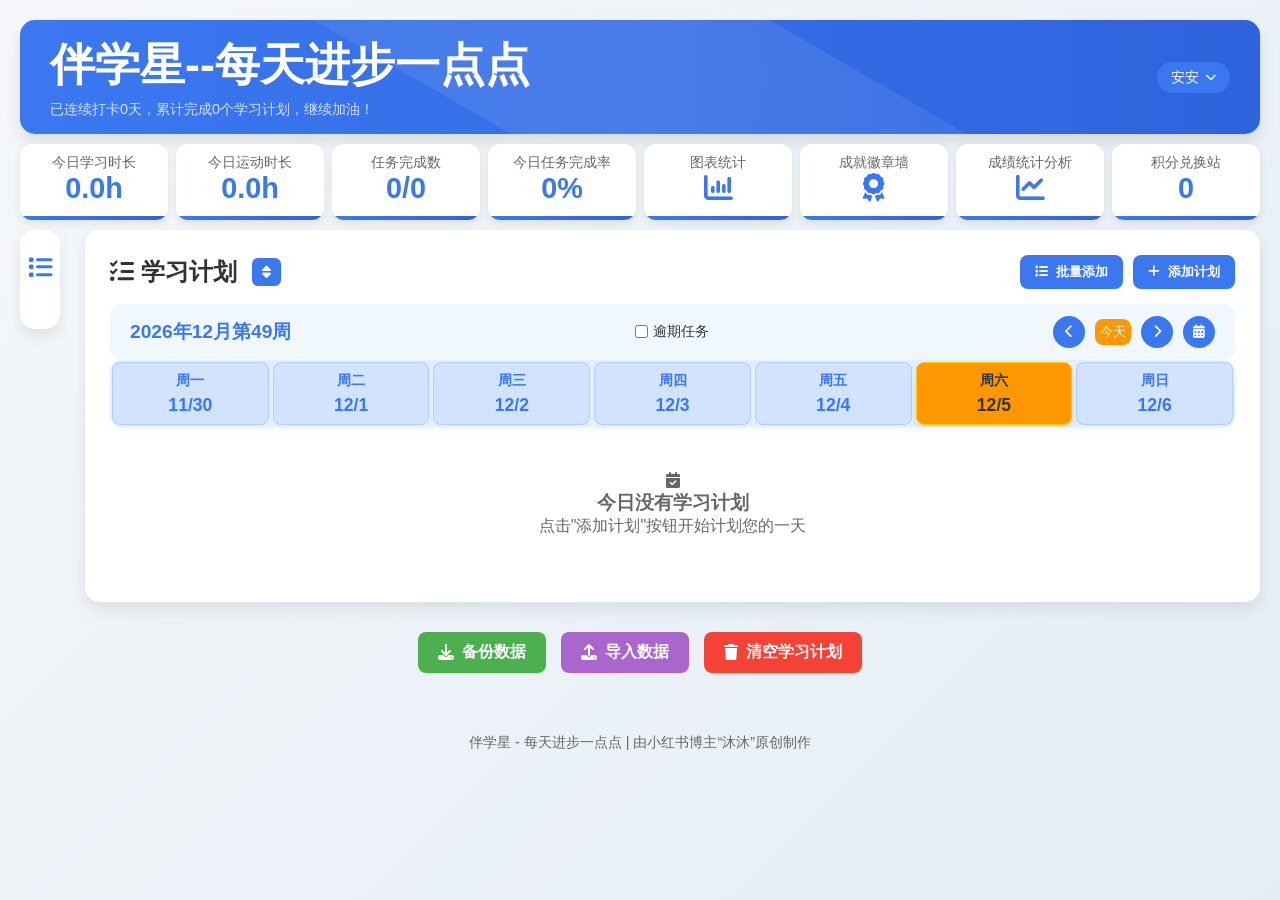
==== commit 6cc264f2: "Update theme styling and remove injected watermark" ====
--- a/index.html
+++ b/index.html
@@ -13,7 +13,7 @@
 <body>
     <div class="loading-overlay" id="loadingOverlay">
         <div class="loading-spinner"></div>
-        <p style="margin-top: 20px; font-weight: 600; color: #4b6cb7;">加载中，请稍候...</p>
+        <p style="margin-top: 20px; font-weight: 600; color: #3b78ef;">加载中，请稍候...</p>
     </div>
 
     <div class="container">
@@ -113,10 +113,10 @@
                         <i class="fas fa-sort" data-fallback="排"></i>
                     </button>
                   <div id="sortDropdown" class="sort-dropdown" style="display: none; position: absolute; top: 100%; left: 0; margin-top: 6px; background: #fff; border-radius: 10px; box-shadow: 0 4px 12px rgba(0,0,0,.15); padding: 8px; min-width: 180px; z-index: 1000; flex-direction: column; gap: 6px;">
-    <div class="sort-option" data-sort="time"   style="display:flex;align-items:center;gap:10px;padding:10px 12px;font-size:15px;color:#333;border-radius:8px;cursor:pointer;transition:background .2s;"><i class="fas fa-clock"        style="color:#4b6cb7;width:18px;text-align:center;"></i>按计划时间</div>
-    <div class="sort-option" data-sort="actual" style="display:flex;align-items:center;gap:10px;padding:10px 12px;font-size:15px;color:#333;border-radius:8px;cursor:pointer;transition:background .2s;"><i class="fas fa-hourglass-half" style="color:#4b6cb7;width:18px;text-align:center;"></i>按实际时间</div>
-    <div class="sort-option" data-sort="category" style="display:flex;align-items:center;gap:10px;padding:10px 12px;font-size:15px;color:#333;border-radius:8px;cursor:pointer;transition:background .2s;"><i class="fas fa-layer-group"  style="color:#4b6cb7;width:18px;text-align:center;"></i>按分类名称</div>
-    <div class="sort-option" data-sort="custom"  style="display:flex;align-items:center;gap:10px;padding:10px 12px;font-size:15px;color:#333;border-radius:8px;cursor:pointer;transition:background .2s;"><i class="fas fa-hand-pointer" style="color:#4b6cb7;width:18px;text-align:center;"></i>自定义排序</div>
+    <div class="sort-option" data-sort="time"   style="display:flex;align-items:center;gap:10px;padding:10px 12px;font-size:15px;color:#333;border-radius:8px;cursor:pointer;transition:background .2s;"><i class="fas fa-clock"        style="color:#3b78ef;width:18px;text-align:center;"></i>按计划时间</div>
+    <div class="sort-option" data-sort="actual" style="display:flex;align-items:center;gap:10px;padding:10px 12px;font-size:15px;color:#333;border-radius:8px;cursor:pointer;transition:background .2s;"><i class="fas fa-hourglass-half" style="color:#3b78ef;width:18px;text-align:center;"></i>按实际时间</div>
+    <div class="sort-option" data-sort="category" style="display:flex;align-items:center;gap:10px;padding:10px 12px;font-size:15px;color:#333;border-radius:8px;cursor:pointer;transition:background .2s;"><i class="fas fa-layer-group"  style="color:#3b78ef;width:18px;text-align:center;"></i>按分类名称</div>
+    <div class="sort-option" data-sort="custom"  style="display:flex;align-items:center;gap:10px;padding:10px 12px;font-size:15px;color:#333;border-radius:8px;cursor:pointer;transition:background .2s;"><i class="fas fa-hand-pointer" style="color:#3b78ef;width:18px;text-align:center;"></i>自定义排序</div>
 </div>
                 </div>
             </div>
@@ -192,7 +192,7 @@
                     <input type="date" id="statsStartDate" style="padding: 8px; border: 1px solid #ddd; border-radius: 5px; margin-right: 10px;">
                     <span style="margin-right: 10px;">至</span>
                     <input type="date" id="statsEndDate" style="padding: 8px; border: 1px solid #ddd; border-radius: 5px;">
-                    <button id="statsFilterBtn" style="margin-left: 10px; padding: 8px 15px; background: #4b6cb7; color: white; border: none; border-radius: 5px; cursor: pointer;">筛选</button>
+                    <button id="statsFilterBtn" style="margin-left: 10px; padding: 8px 15px; background: #3b78ef; color: white; border: none; border-radius: 5px; cursor: pointer;">筛选</button>
                 </div>
             </div>
 
@@ -270,7 +270,7 @@
     </div>
 
     <div class="badge-controls">
-    <button class="add-task-main-btn" id="addBadgeBtn" style="background: #4b6cb7;">
+    <button class="add-task-main-btn" id="addBadgeBtn" style="background: #3b78ef;">
         <i class="fas fa-plus" data-fallback="添"></i> 添加勋章
     </button>
     <button class="add-task-main-btn" id="addBatchBadgeBtn" style="background: #28a745;">
@@ -295,7 +295,7 @@
     </div>
 
     <div class="score-controls">
-        <button class="add-task-main-btn" id="addScoreBtn" style="background: #4b6cb7;">
+        <button class="add-task-main-btn" id="addScoreBtn" style="background: #3b78ef;">
             <i class="fas fa-plus" data-fallback="添"></i> 添加成绩
         </button>
         <button class="add-task-main-btn" id="scoreAnalysisBtn" style="background: #28a745;">
@@ -591,7 +591,7 @@
 <div class="form-group">
     <label for="rewardIconColor">图标颜色</label>
     <div id="rewardColorPicker" style="display: flex; flex-wrap: wrap; gap: 8px; margin-top: 8px;">
-        <div class="color-option" style="width: 30px; height: 30px; border-radius: 4px; cursor: pointer; border: 2px solid transparent; background: #4b6cb7;" data-color="#4b6cb7" title="蓝色"></div>
+        <div class="color-option" style="width: 30px; height: 30px; border-radius: 4px; cursor: pointer; border: 2px solid transparent; background: #3b78ef;" data-color="#3b78ef" title="蓝色"></div>
         <div class="color-option" style="width: 30px; height: 30px; border-radius: 4px; cursor: pointer; border: 2px solid transparent; background: #5cb85c;" data-color="#5cb85c" title="绿色"></div>
         <div class="color-option" style="width: 30px; height: 30px; border-radius: 4px; cursor: pointer; border: 2px solid transparent; background: #f0ad4e;" data-color="#f0ad4e" title="橙色"></div>
         <div class="color-option" style="width: 30px; height: 30px; border-radius: 4px; cursor: pointer; border: 2px solid transparent; background: #d9534f;" data-color="#d9534f" title="红色"></div>
@@ -608,7 +608,7 @@
         <div class="color-option" style="width: 30px; height: 30px; border-radius: 4px; cursor: pointer; border: 2px solid transparent; background: #ff9800;" data-color="#ff9800" title="暖橙色"></div>
         <div class="color-option" style="width: 30px; height: 30px; border-radius: 4px; cursor: pointer; border: 2px solid transparent; background: #cddc39;" data-color="#cddc39" title="黄绿色"></div>
     </div>
-    <input type="hidden" id="rewardIconColor" value="#4b6cb7">
+    <input type="hidden" id="rewardIconColor" value="#3b78ef">
 </div>
         </div>
         <div class="form-actions">
@@ -1022,7 +1022,7 @@
 <div class="form-group">
     <label for="categoryColor" class="required">选择颜色</label>
     <div id="colorPicker" style="display: flex; flex-wrap: wrap; gap: 8px; margin-top: 8px;">
-        <div class="color-option" style="width: 30px; height: 30px; border-radius: 4px; cursor: pointer; border: 2px solid transparent; background: rgba(75, 108, 183, 0.8);" data-color="rgba(75, 108, 183, 0.8)" title="蓝色"></div>
+        <div class="color-option" style="width: 30px; height: 30px; border-radius: 4px; cursor: pointer; border: 2px solid transparent; background: rgba(59, 120, 239, 0.8);" data-color="rgba(59, 120, 239, 0.8)" title="蓝色"></div>
         <div class="color-option" style="width: 30px; height: 30px; border-radius: 4px; cursor: pointer; border: 2px solid transparent; background: rgba(92, 184, 92, 0.8);" data-color="rgba(92, 184, 92, 0.8)" title="绿色"></div>
         <div class="color-option" style="width: 30px; height: 30px; border-radius: 4px; cursor: pointer; border: 2px solid transparent; background: rgba(255, 152, 0, 0.8);" data-color="rgba(255, 152, 0, 0.8)" title="橙色"></div>
         <div class="color-option" style="width: 30px; height: 30px; border-radius: 4px; cursor: pointer; border: 2px solid transparent; background: rgba(244, 67, 54, 0.8);" data-color="rgba(244, 67, 54, 0.8)" title="红色"></div>
@@ -1033,7 +1033,7 @@
         <div class="color-option" style="width: 30px; height: 30px; border-radius: 4px; cursor: pointer; border: 2px solid transparent; background: rgba(63, 81, 181, 0.8);" data-color="rgba(63, 81, 181, 0.8)" title="靛蓝"></div>
         <div class="color-option" style="width: 30px; height: 30px; border-radius: 4px; cursor: pointer; border: 2px solid transparent; background: rgba(156, 39, 176, 0.8);" data-color="rgba(156, 39, 176, 0.8)" title="深紫"></div>
     </div>
-    <input type="hidden" id="categoryColor" value="rgba(75, 108, 183, 0.8)">
+    <input type="hidden" id="categoryColor" value="rgba(59, 120, 239, 0.8)">
 </div>
 
             <div class="form-actions">
@@ -1338,7 +1338,7 @@
 <div class="confirmation-modal" id="editScopeModal">
     <div class="confirmation-content">
         <div class="confirmation-body">
-            <h3><i class="fas fa-edit" style="color: #4b6cb7; font-size: 48px; margin-bottom: 20px;"></i></h3>
+            <h3><i class="fas fa-edit" style="color: #3b78ef; font-size: 48px; margin-bottom: 20px;"></i></h3>
             <h3>选择编辑范围</h3>
             <p style="margin: 15px 0;">请选择要编辑的范围：</p>
             <div class="delete-options">
@@ -1394,7 +1394,7 @@
 <div class="confirmation-modal" id="importConfirmModal">
     <div class="confirmation-content">
         <div class="confirmation-body">
-            <h3><i class="fas fa-file-import" style="color: #4b6cb7; font-size: 48px; margin-bottom: 20px;"></i></h3>
+            <h3><i class="fas fa-file-import" style="color: #3b78ef; font-size: 48px; margin-bottom: 20px;"></i></h3>
             <h3>选择导入方式</h3>
             <p style="margin: 15px 0;">请选择数据导入方式：</p>
 
@@ -1497,7 +1497,7 @@
             </div>
         </div>
         <div class="confirmation-actions">
-            <button class="btn btn-primary" id="closeUnlockedBadgeBtn" style="background: linear-gradient(to bottom, #4b6cb7, #3a5795); padding: 10px 25px; font-size: 1.1rem;">
+            <button class="btn btn-primary" id="closeUnlockedBadgeBtn" style="background: linear-gradient(to bottom, #3b78ef, #2f63dd); padding: 10px 25px; font-size: 1.1rem;">
                 <i class="fas fa-check-circle"></i> 收入囊中！
             </button>
         </div>
@@ -1571,7 +1571,7 @@
                 <select class="form-control" id="badgeColor" required>
                     <option value="#FFD700">金色</option>
                     <option value="#CD7F32">古铜色</option>
-                    <option value="#4b6cb7">蓝色</option>
+                    <option value="#3b78ef">蓝色</option>
                     <option value="#2ecc71">绿色</option>
                     <option value="#e74c3c">红色</option>
                     <option value="#9b59b6">紫色</option>
@@ -2208,50 +2208,58 @@
     }
   })();
 </script>
+<script src="script1.js"></script>
 <script>
   (function () {
-    function replaceName(root) {
-      if (!root) return;
-      if (root.nodeType === 3) {
-        if (root.nodeValue && root.nodeValue.indexOf('师老帅') !== -1) {
-          root.nodeValue = root.nodeValue.replaceAll('师老帅', '沐沐');
-        }
+    function isInjectedWatermark(node) {
+      if (!node || node.nodeType !== 1) {
+        return false;
+      }
+
+      var text = (node.textContent || '').replace(/\s+/g, ' ').trim();
+      if (!text || text.indexOf('小红书博主') === -1) {
+        return false;
+      }
+
+      var style = window.getComputedStyle(node);
+      return style.position === 'fixed' && style.pointerEvents === 'none';
+    }
+
+    function removeInjectedWatermarks(root) {
+      if (!root || root.nodeType !== 1) {
         return;
       }
-      if (root.nodeType !== 1) return;
-      if (root.childNodes && root.childNodes.length) {
-        root.childNodes.forEach(replaceName);
+
+      if (isInjectedWatermark(root)) {
+        root.remove();
+        return;
       }
-    }
-
-    function runReplace() {
-      replaceName(document.body);
-    }
-
-    if (document.readyState === 'loading') {
-      document.addEventListener('DOMContentLoaded', runReplace);
-    } else {
-      runReplace();
-    }
-
-    var observer = new MutationObserver(function (mutations) {
-      mutations.forEach(function (m) {
-        if (m.type === 'childList') {
-          m.addedNodes.forEach(replaceName);
-        } else if (m.type === 'characterData') {
-          replaceName(m.target);
+
+      root.querySelectorAll('*').forEach(function (node) {
+        if (isInjectedWatermark(node)) {
+          node.remove();
         }
       });
+    }
+
+    removeInjectedWatermarks(document.body);
+
+    var observer = new MutationObserver(function (mutations) {
+      mutations.forEach(function (mutation) {
+        mutation.addedNodes.forEach(function (node) {
+          if (node.nodeType === 1) {
+            removeInjectedWatermarks(node);
+          }
+        });
+      });
     });
 
     observer.observe(document.documentElement, {
       childList: true,
-      subtree: true,
-      characterData: true
+      subtree: true
     });
   })();
 </script>
-<script src="script1.js"></script>
 <script src="theme-switcher.js"></script>
 <audio id="successSound" preload="auto">
     <source src="success.wav" type="audio/wav">
--- a/style.css
+++ b/style.css
@@ -6,8 +6,8 @@
         }
 
         :root {
-            --primary: #4b6cb7;
-            --secondary: #182848;
+            --primary: #3b78ef;
+            --secondary: #2f63dd;
             --success: #4CAF50;
             --warning: #FF9800;
             --danger: #F44336;
@@ -18,7 +18,7 @@
             --border: #e1e8ed;
             --shadow: rgba(0, 0, 0, 0.08);
             --date-bg: #e3f0ff;
-            --category-chinese: #4b6cb7;
+            --category-chinese: #3b78ef;
             --category-math: #5cb85c;
             --category-english: #f0ad4e;
             --category-sports: #d9534f;
@@ -237,8 +237,8 @@
 }
 
       .day-btn {
-    background: rgba(75, 108, 183, 0.1);
-    border: 1px solid rgba(75, 108, 183, 0.2);
+    background: rgba(59, 120, 239, 0.1);
+    border: 1px solid rgba(59, 120, 239, 0.2);
     border-radius: 8px;
     padding: 8px 2px;
     color: var(--primary);
@@ -256,7 +256,7 @@
 }
 
         .day-btn:hover {
-            background: rgba(75, 108, 183, 0.2);
+            background: rgba(59, 120, 239, 0.2);
         }
 
         .day-btn.active {
@@ -844,7 +844,7 @@
         }
 
         .task-title i {
-            color: #4b6cb7;
+            color: #3b78ef;
         }
 
         .time-row {
@@ -927,7 +927,7 @@
         .action-btn {
             background: #f0f7ff;
             border: none;
-            color: #4b6cb7;
+            color: #3b78ef;
             cursor: pointer;
             font-size: 1.1rem;
             width: 36px;
@@ -940,7 +940,7 @@
         }
 
         .action-btn:hover {
-            background: #4b6cb7;
+            background: #3b78ef;
             color: white;
             transform: scale(1.1);
         }
@@ -1652,7 +1652,7 @@
             width: 50px;
             height: 50px;
             border: 5px solid #f3f3f3;
-            border-top: 5px solid #4b6cb7;
+            border-top: 5px solid #3b78ef;
             border-radius: 50%;
             animation: spin 1s linear infinite;
         }
@@ -1722,8 +1722,8 @@
         }
 
         .focus-action-btn {
-            background: rgba(75, 108, 183, 0.1);
-            border: 1px solid rgba(75, 108, 183, 0.2);
+            background: rgba(59, 120, 239, 0.1);
+            border: 1px solid rgba(59, 120, 239, 0.2);
             color: var(--primary);
             border-radius: 6px;
             width: 36px;
@@ -1737,7 +1737,7 @@
         }
 
         .focus-action-btn:hover {
-            background: rgba(75, 108, 183, 0.2);
+            background: rgba(59, 120, 239, 0.2);
         }
 
         
@@ -1844,7 +1844,7 @@
 
         .focus-detail-item h4 {
             margin-bottom: 10px;
-            color: #4b6cb7;
+            color: #3b78ef;
             display: flex;
             align-items: center;
             gap: 8px;
@@ -1960,7 +1960,7 @@
         }
 
         .backup-btn {
-            background: linear-gradient(to bottom, #4b6cb7, #3a5795);
+            background: linear-gradient(to bottom, #3b78ef, #2f63dd);
             color: white;
             border: none;
             border-radius: 50px;
@@ -1970,7 +1970,7 @@
             cursor: pointer;
             transition: all 0.3s;
             margin-top: 10px;
-            box-shadow: 0 4px 15px rgba(75, 108, 183, 0.4);
+            box-shadow: 0 4px 15px rgba(59, 120, 239, 0.4);
             display: inline-flex;
             align-items: center;
             gap: 10px;
@@ -1978,7 +1978,7 @@
 
         .backup-btn:hover {
             transform: translateY(-3px);
-            box-shadow: 0 6px 20px rgba(75, 108, 183, 0.6);
+            box-shadow: 0 6px 20px rgba(59, 120, 239, 0.6);
         }
 
         .backup-btn i {
@@ -2370,7 +2370,7 @@
 .focus-action-btn {
     background: #f0f7ff;
     border: none;
-    color: #4b6cb7;
+    color: #3b78ef;
     cursor: pointer;
     font-size: 1.1rem;
     width: 36px;
@@ -2383,7 +2383,7 @@
 }
 
 .focus-action-btn:hover {
-    background: #4b6cb7;
+    background: #3b78ef;
     color: white;
     transform: scale(1.1);
 }
@@ -2678,7 +2678,7 @@
     padding: 15px;
     background-color: #f8f9fa;
     border-radius: 10px;
-    border-left: 4px solid #4b6cb7;
+    border-left: 4px solid #3b78ef;
 }
 
 .import-option {
@@ -2771,18 +2771,18 @@
 }
 
 .task-card.drag-over {
-    border: 3px dashed #4b6cb7;
+    border: 3px dashed #3b78ef;
     background-color: #e3f0ff;
     margin: 8px 0;
-    box-shadow: 0 4px 12px rgba(75, 108, 183, 0.3);
+    box-shadow: 0 4px 12px rgba(59, 120, 239, 0.3);
 }
 
 .task-card.drag-insert-above {
-    border-top: 4px solid #4b6cb7 !important;
+    border-top: 4px solid #3b78ef !important;
 }
 
 .task-card.drag-insert-below {
-    border-bottom: 4px solid #4b6cb7 !important;
+    border-bottom: 4px solid #3b78ef !important;
 }
 
 
@@ -3394,15 +3394,15 @@
 }
 
 .icon-option:hover {
-    border-color: #4b6cb7;
-    color: #4b6cb7;
+    border-color: #3b78ef;
+    color: #3b78ef;
     transform: scale(1.1);
 }
 
 .icon-option.selected {
-    border-color: #4b6cb7;
+    border-color: #3b78ef;
     background-color: #e3f0ff;
-    color: #4b6cb7;
+    color: #3b78ef;
     transform: scale(1.05);
 }
 
@@ -4468,19 +4468,19 @@
 }
 
 input:checked + .slider {
-    background-color: #4b6cb7;
+    background-color: #3b78ef;
 }
 
 input:checked + .slider:before {
     transform: translateX(26px);
 }
 .week-day-btn{
-  width: 32px; height: 32px; border: 1px solid #4b6cb7;
-  background: #fff; color: #4b6cb7; border-radius: 4px;
+  width: 32px; height: 32px; border: 1px solid #3b78ef;
+  background: #fff; color: #3b78ef; border-radius: 4px;
   cursor: pointer; font-size: 14px; line-height: 1;
 }
 .week-day-btn.active{
-  background: #4b6cb7; color: #fff;
+  background: #3b78ef; color: #fff;
 }
 
 .score-card {
@@ -4544,7 +4544,7 @@
 }
 
 .score-main-title i {
-    color: #4b6cb7;
+    color: #3b78ef;
 }
 
 .score-subtitle {
@@ -5140,7 +5140,7 @@
 
 .icon i {
     font-size: 3rem; 
-    color: #4b6cb7; 
+    color: #3b78ef; 
     transition: transform 0.2s ease; 
 }
 
@@ -5823,4 +5823,3 @@
     background-color: #fadbd8; 
     border: 1px solid #e2a7a3; 
 }
-
--- a/theme-switcher.css
+++ b/theme-switcher.css
@@ -30,8 +30,8 @@
 
 /* Theme palettes by overriding root vars already used by the site */
 body[data-theme="classic"] {
-  --primary: #4b6cb7;
-  --secondary: #182848;
+  --primary: #3b78ef;
+  --secondary: #2f63dd;
   --success: #4CAF50;
   --warning: #FF9800;
   --danger: #F44336;
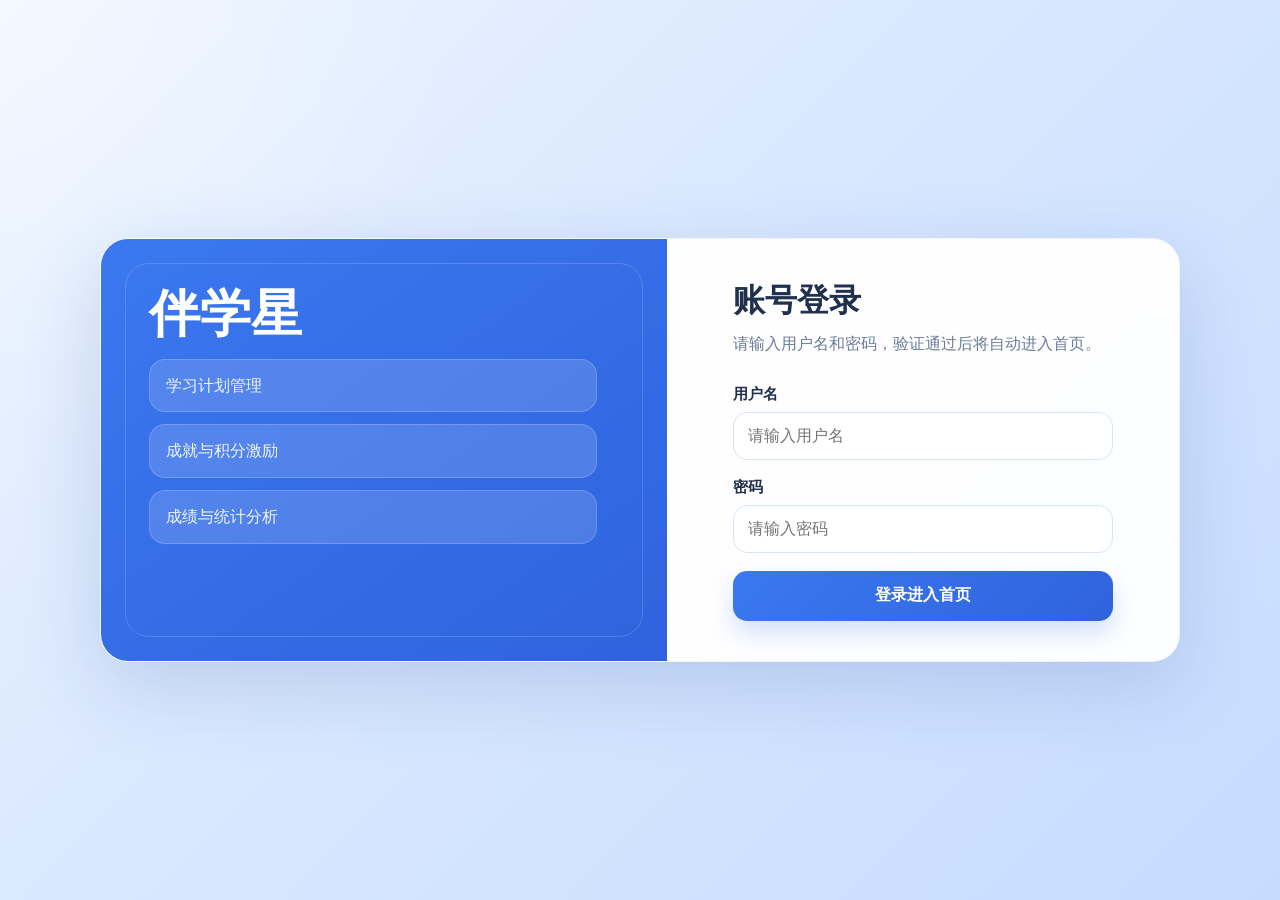
==== commit d7e91f42: "test1" ====
--- a/index.html
+++ b/index.html
@@ -6,6 +6,40 @@
     <title>伴学星 - 每天进步一点点</title>
 <script src="chart.min.js"></script>
 <script src="chartjs-plugin-datalabels.min.js"></script>
+<script src="auth-config.js"></script>
+<script src="auth.js"></script>
+<script>
+  window.BanxuexingAuth.guardHome();
+</script>
+<script>
+  (function () {
+    function migrateDefaultAccountName() {
+      for (var i = 0; i < window.localStorage.length; i += 1) {
+        var key = window.localStorage.key(i);
+        if (!key) {
+          continue;
+        }
+
+        var raw = window.localStorage.getItem(key);
+        if (!raw || raw.indexOf('安安') === -1) {
+          continue;
+        }
+
+        try {
+          var parsed = JSON.parse(raw);
+          if (parsed && parsed.default && parsed.default.name === '安安') {
+            parsed.default.name = '伴学童';
+            window.localStorage.setItem(key, JSON.stringify(parsed));
+          }
+        } catch (error) {
+          // ignore non-JSON values
+        }
+      }
+    }
+
+    migrateDefaultAccountName();
+  })();
+</script>
     <link rel="stylesheet" href="vendor/fontawesome/css/all.min.css">
 	<link rel="stylesheet" href="style.css">
     <link rel="stylesheet" href="theme-switcher.css">
@@ -28,7 +62,7 @@
     <div class="header-right">
       <div class="account-controls">
         <button class="account-trigger" id="accountTrigger">
-          <span id="currentAccountName">安安</span>
+          <span id="currentAccountName">伴学童</span>
           <i class="fas fa-chevron-down"></i>
         </button>
       </div>
@@ -2261,6 +2295,52 @@
   })();
 </script>
 <script src="theme-switcher.js"></script>
+<script>
+  window.BanxuexingAuth.mountHomeAuthUi();
+</script>
+<script>
+  (function () {
+    function replaceDefaultDisplayName(root) {
+      if (!root) {
+        return;
+      }
+
+      if (root.nodeType === 3) {
+        if (root.nodeValue && root.nodeValue.trim() === '安安') {
+          root.nodeValue = root.nodeValue.replace('安安', '伴学童');
+        }
+        return;
+      }
+
+      if (root.nodeType !== 1) {
+        return;
+      }
+
+      if (root.id === 'currentAccountName' && root.textContent.trim() === '安安') {
+        root.textContent = '伴学童';
+      }
+
+      root.childNodes.forEach(replaceDefaultDisplayName);
+    }
+
+    replaceDefaultDisplayName(document.body);
+
+    var observer = new MutationObserver(function (mutations) {
+      mutations.forEach(function (mutation) {
+        mutation.addedNodes.forEach(replaceDefaultDisplayName);
+        if (mutation.type === 'characterData') {
+          replaceDefaultDisplayName(mutation.target);
+        }
+      });
+    });
+
+    observer.observe(document.documentElement, {
+      childList: true,
+      subtree: true,
+      characterData: true
+    });
+  })();
+</script>
 <audio id="successSound" preload="auto">
     <source src="success.wav" type="audio/wav">
     您的浏览器不支持音频播放。
